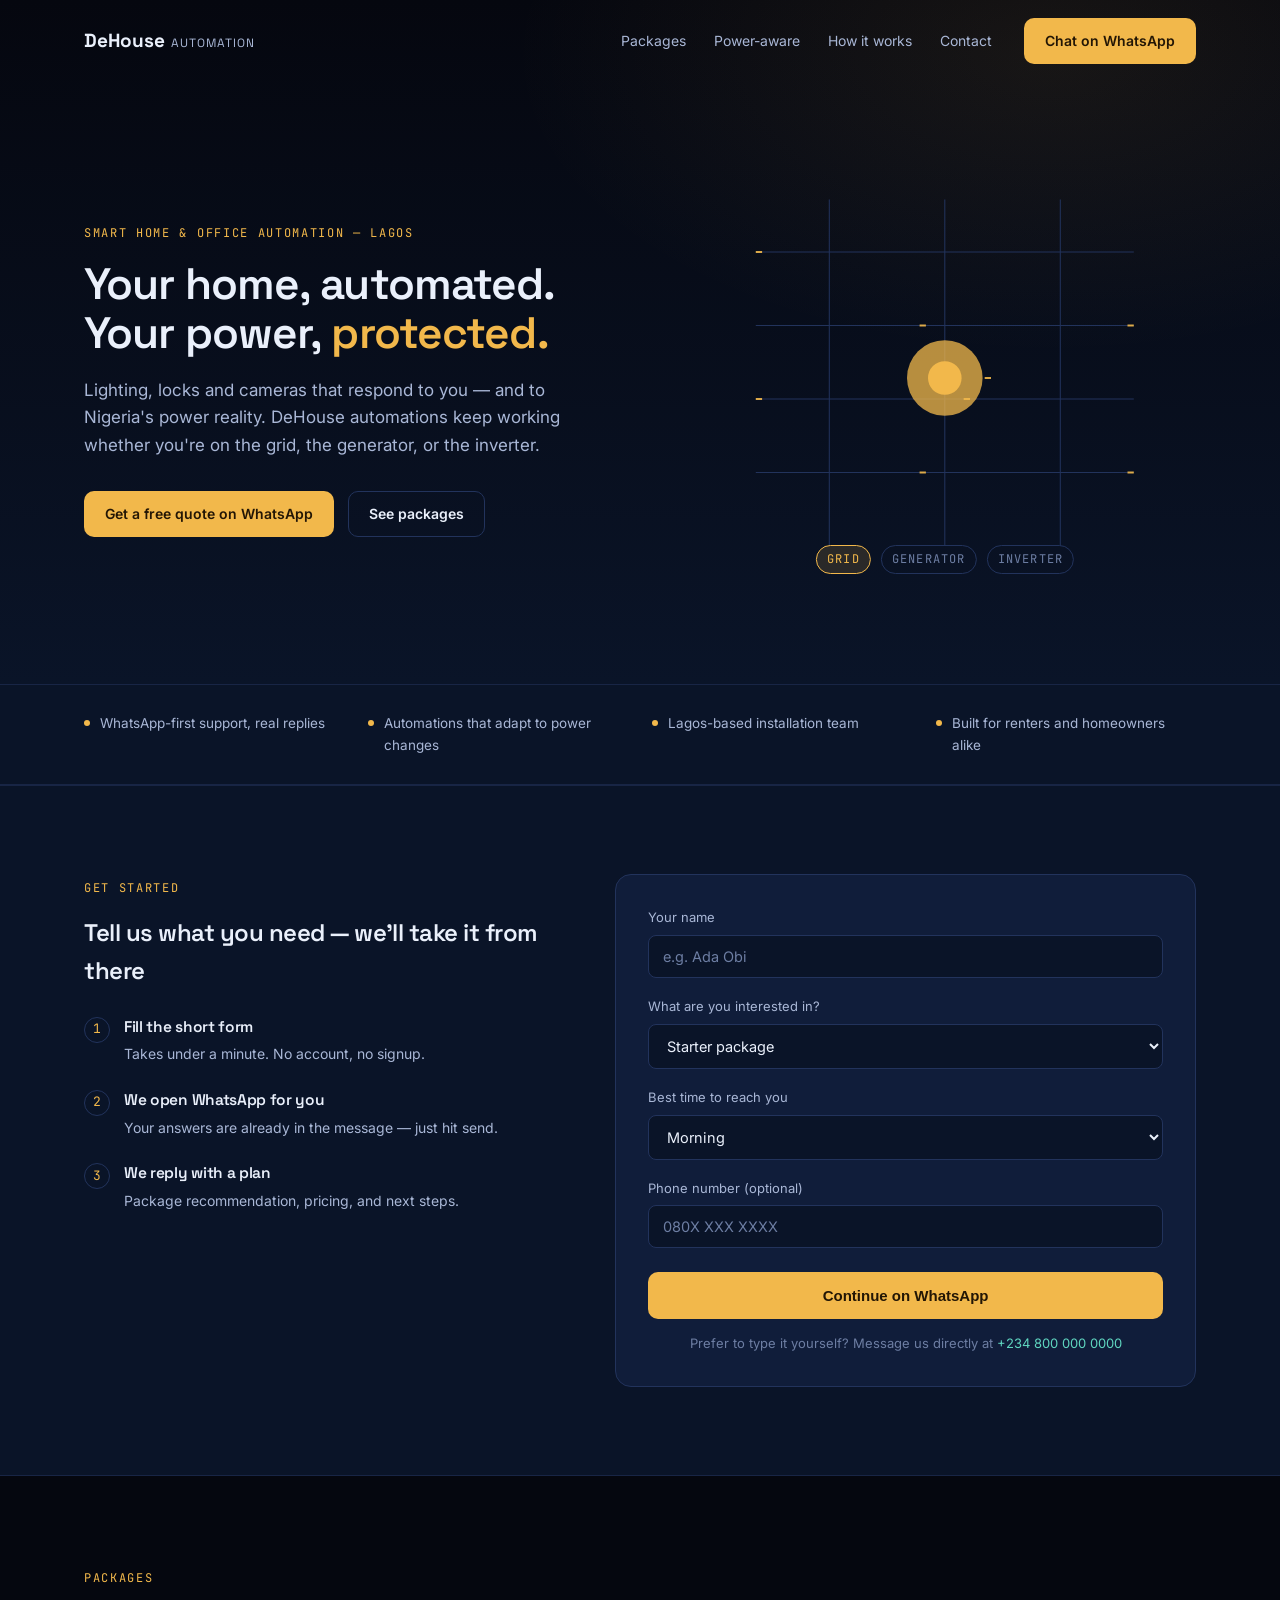
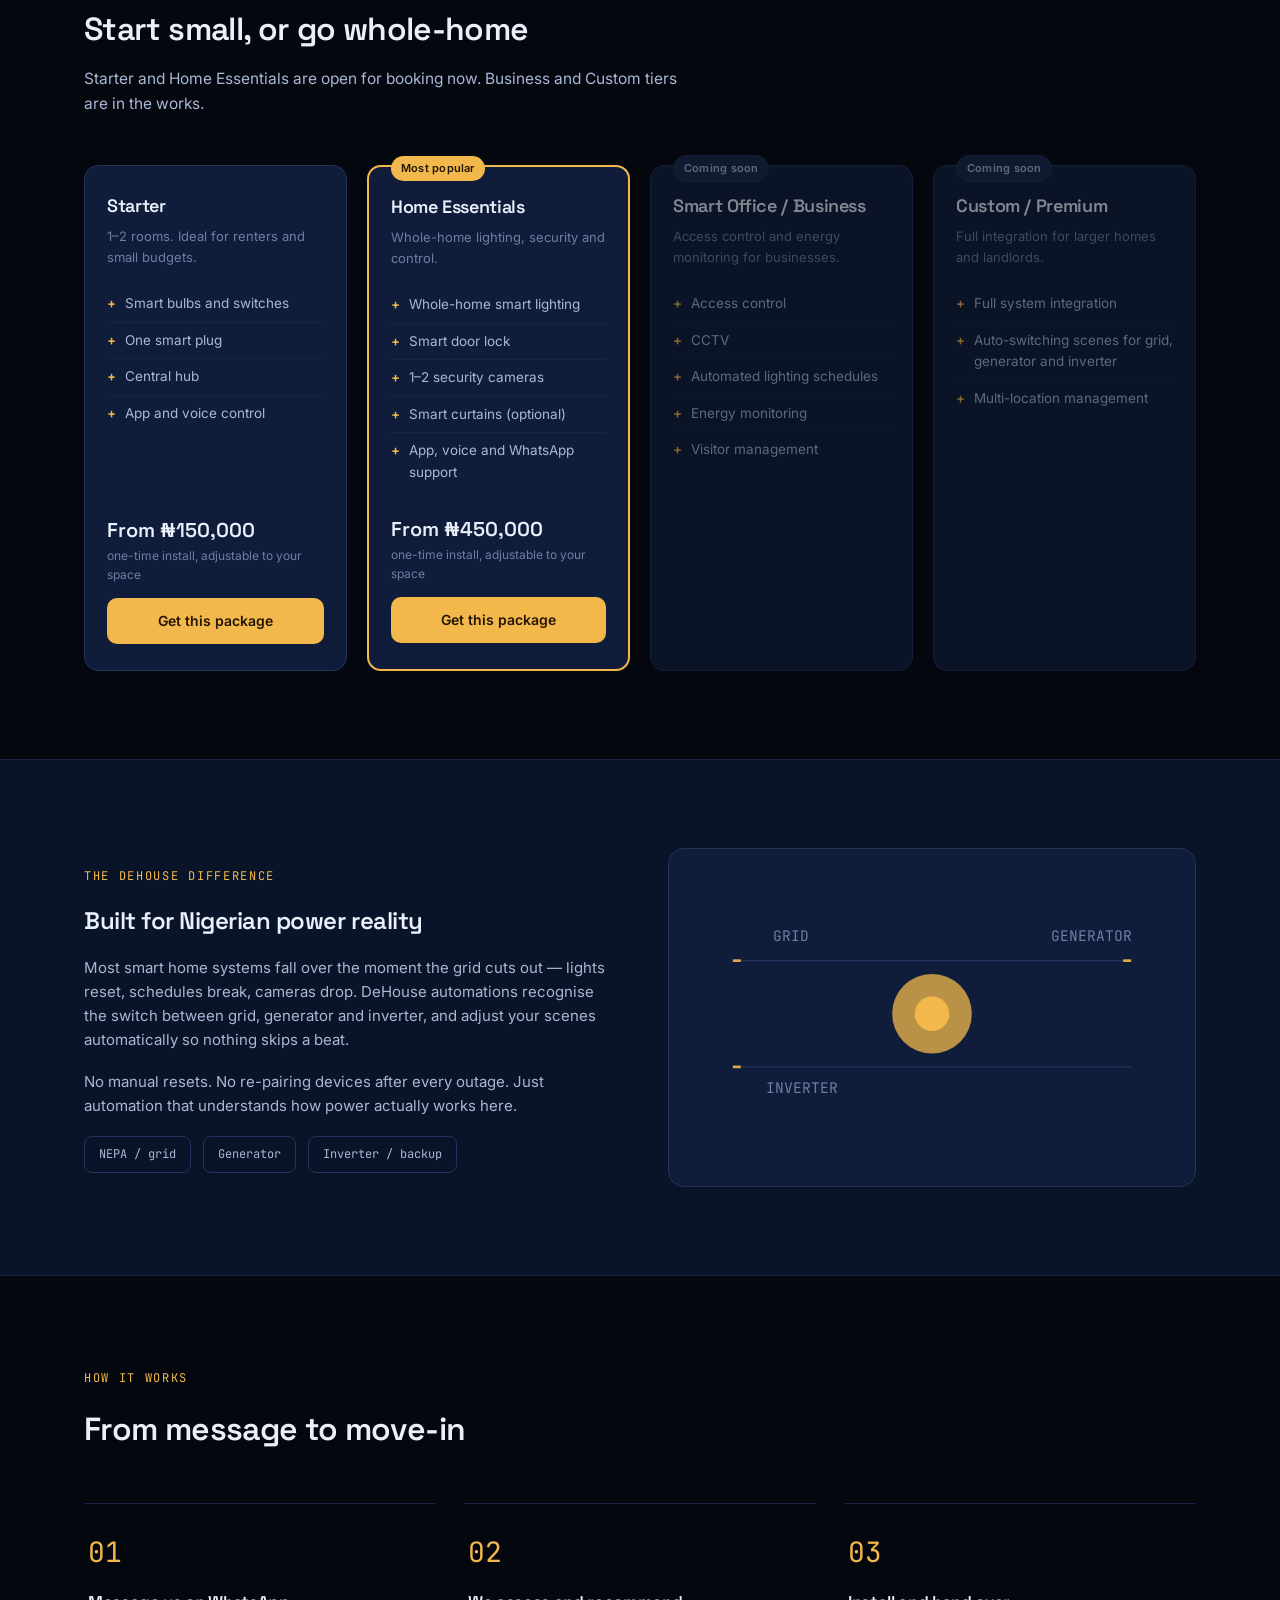
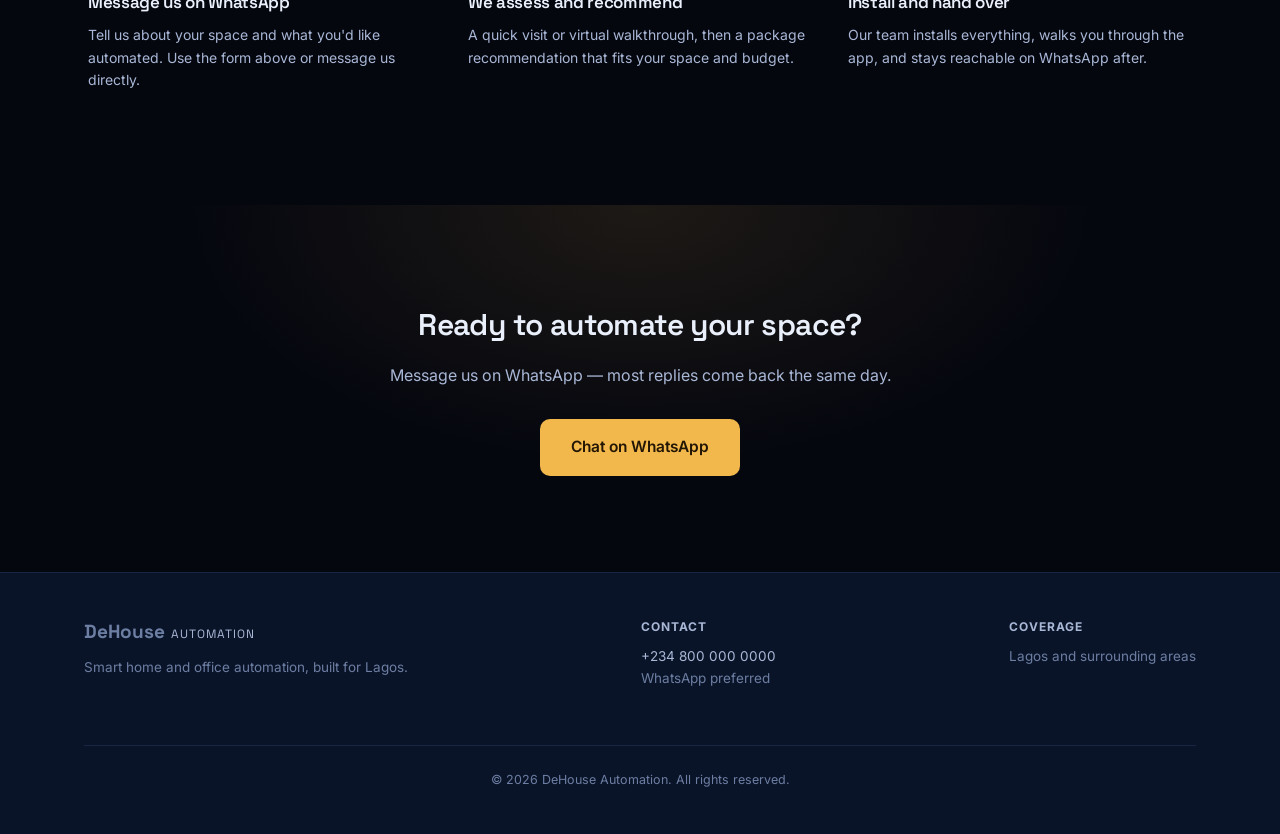
==== index.html @ 7324df5e "Add files via upload" ====
<!DOCTYPE html>
<html lang="en">
<head>
<meta charset="UTF-8">
<meta name="viewport" content="width=device-width, initial-scale=1.0">
<title>DeHouse Automation — Smart home & office automation, Lagos</title>
<link rel="preconnect" href="https://fonts.googleapis.com">
<link rel="preconnect" href="https://fonts.gstatic.com" crossorigin>
<link href="https://fonts.googleapis.com/css2?family=Space+Grotesk:wght@400;500;600;700&family=Inter:wght@400;500;600&family=JetBrains+Mono:wght@400;500&display=swap" rel="stylesheet">
<style>
  :root{
    --navy-950:#05070f;
    --navy-900:#0a1428;
    --navy-800:#101d3a;
    --navy-700:#182a4d;
    --line:#22335c;
    --line-soft:#182545;
    --text-primary:#eaf0fb;
    --text-secondary:#a9b7d6;
    --text-muted:#6d7ea3;
    --accent:#f2b84b;
    --accent-dim:rgba(242,184,75,0.14);
    --accent-2:#5fd6c0;
    --radius:10px;
  }
  *{margin:0;padding:0;box-sizing:border-box;}
  html{scroll-behavior:smooth;}
  body{
    background:var(--navy-950);
    color:var(--text-primary);
    font-family:'Inter',sans-serif;
    line-height:1.6;
    overflow-x:hidden;
  }
  h1,h2,h3{font-family:'Space Grotesk',sans-serif;font-weight:600;letter-spacing:-0.02em;}
  .mono{font-family:'JetBrains Mono',monospace;}
  a{color:inherit;text-decoration:none;}
  .wrap{max-width:1160px;margin:0 auto;padding:0 24px;}
  .eyebrow{
    font-family:'JetBrains Mono',monospace;
    font-size:12px;
    letter-spacing:0.14em;
    text-transform:uppercase;
    color:var(--accent);
  }

  /* ---------- header ---------- */
  header{
    position:fixed;top:0;left:0;right:0;z-index:100;
    padding:18px 0;
    transition:background .3s ease, border-color .3s ease, padding .3s ease;
    border-bottom:1px solid transparent;
  }
  header.scrolled{
    background:rgba(6,10,20,0.86);
    backdrop-filter:blur(10px);
    border-bottom:1px solid var(--line-soft);
    padding:12px 0;
  }
  header .wrap{display:flex;align-items:center;justify-content:space-between;gap:24px;}
  .logo{display:flex;align-items:baseline;gap:6px;font-family:'Space Grotesk',sans-serif;font-size:19px;}
  .logo b{font-weight:700;}
  .logo span{font-weight:400;color:var(--text-secondary);font-size:12px;letter-spacing:.08em;text-transform:uppercase;}
  nav{display:flex;align-items:center;gap:32px;}
  nav .links{display:flex;gap:28px;}
  nav .links a{font-size:14px;color:var(--text-secondary);transition:color .2s;}
  nav .links a:hover{color:var(--text-primary);}
  .btn{
    display:inline-flex;align-items:center;justify-content:center;gap:8px;
    padding:11px 20px;border-radius:var(--radius);
    font-size:14px;font-weight:600;cursor:pointer;border:1px solid transparent;
    transition:transform .15s ease, background .2s ease, border-color .2s ease;
    white-space:nowrap;
  }
  .btn:active{transform:scale(0.97);}
  .btn-accent{background:var(--accent);color:#231605;}
  .btn-accent:hover{background:#f7c869;}
  .btn-ghost{background:transparent;color:var(--text-primary);border-color:var(--line);}
  .btn-ghost:hover{border-color:var(--accent);color:var(--accent);}
  .menu-toggle{display:none;background:none;border:none;color:var(--text-primary);font-size:24px;cursor:pointer;}

  /* ---------- hero ---------- */
  .hero{
    position:relative;
    padding:168px 0 96px;
    overflow:hidden;
    background:
      radial-gradient(ellipse 900px 500px at 82% 8%, rgba(242,184,75,0.08), transparent 60%),
      linear-gradient(180deg, var(--navy-950) 0%, var(--navy-900) 100%);
  }
  .hero .wrap{display:grid;grid-template-columns:1.05fr 0.95fr;gap:56px;align-items:center;}
  .hero h1{font-size:44px;line-height:1.1;margin:16px 0 20px;}
  .hero h1 em{font-style:normal;color:var(--accent);}
  .hero p.lead{font-size:17px;color:var(--text-secondary);max-width:480px;margin-bottom:32px;}
  .hero-ctas{display:flex;gap:14px;flex-wrap:wrap;}

  .hero-visual{position:relative;height:420px;}
  .pulse-svg{width:100%;height:100%;}
  .grid-line{stroke:var(--line);stroke-width:1;}
  .pulse-line{
    stroke:var(--accent);stroke-width:2;fill:none;
    stroke-dasharray:6 220;stroke-dashoffset:0;
    animation:travel 3.2s linear infinite;
    opacity:0.9;
  }
  .pulse-line.delay1{animation-delay:.6s;}
  .pulse-line.delay2{animation-delay:1.2s;}
  .pulse-line.delay3{animation-delay:1.8s;}
  @keyframes travel{ to{ stroke-dashoffset:-226; } }
  .bulb-glow{
    animation:glow 2.4s ease-in-out infinite;
    transform-origin:center;
  }
  @keyframes glow{
    0%,100%{ opacity:.55; r:34; }
    50%{ opacity:1; r:40; }
  }
  .state-ticker{
    position:absolute;bottom:14px;left:50%;transform:translateX(-50%);
    font-family:'JetBrains Mono',monospace;font-size:12px;letter-spacing:.1em;
    color:var(--text-muted);text-transform:uppercase;
    display:flex;gap:10px;align-items:center;
  }
  .state-ticker .state{padding:4px 10px;border:1px solid var(--line);border-radius:20px;transition:all .4s ease;}
  .state-ticker .state.active{border-color:var(--accent);color:var(--accent);background:var(--accent-dim);}

  /* ---------- trust strip ---------- */
  .trust{
    border-top:1px solid var(--line-soft);border-bottom:1px solid var(--line-soft);
    background:var(--navy-900);
  }
  .trust .wrap{
    display:grid;grid-template-columns:repeat(4,1fr);gap:24px;
    padding:28px 24px;
  }
  .trust-item{display:flex;align-items:flex-start;gap:10px;font-size:13.5px;color:var(--text-secondary);}
  .trust-item .dot{width:6px;height:6px;border-radius:50%;background:var(--accent);margin-top:7px;flex-shrink:0;}

  /* ---------- section shared ---------- */
  section{padding:88px 0;}
  .section-head{max-width:620px;margin-bottom:48px;}
  .section-head h2{font-size:32px;margin:14px 0 12px;}
  .section-head p{color:var(--text-secondary);font-size:15.5px;}

  /* ---------- quote form ---------- */
  #quote{background:var(--navy-900);border-top:1px solid var(--line-soft);border-bottom:1px solid var(--line-soft);}
  .quote-grid{display:grid;grid-template-columns:0.9fr 1.1fr;gap:56px;align-items:start;}
  .quote-form{
    background:var(--navy-800);border:1px solid var(--line);border-radius:16px;
    padding:32px;
  }
  .field{margin-bottom:18px;}
  .field label{display:block;font-size:13px;color:var(--text-secondary);margin-bottom:7px;}
  .field input, .field select{
    width:100%;padding:12px 14px;border-radius:8px;
    background:var(--navy-900);border:1px solid var(--line);
    color:var(--text-primary);font-size:14.5px;font-family:'Inter',sans-serif;
  }
  .field input:focus, .field select:focus{outline:none;border-color:var(--accent);}
  .field input::placeholder{color:var(--text-muted);}
  .quote-form .btn{width:100%;padding:14px;font-size:15px;margin-top:6px;}
  .quote-fallback{font-size:13px;color:var(--text-muted);margin-top:14px;text-align:center;}
  .quote-fallback a{color:var(--accent-2);}

  .quote-copy .step{display:flex;gap:14px;margin-bottom:22px;}
  .quote-copy .step .num{
    font-family:'JetBrains Mono',monospace;color:var(--accent);font-size:13px;
    border:1px solid var(--line);border-radius:50%;width:26px;height:26px;
    display:flex;align-items:center;justify-content:center;flex-shrink:0;margin-top:2px;
  }
  .quote-copy .step h3{font-size:15.5px;margin-bottom:4px;}
  .quote-copy .step p{font-size:14px;color:var(--text-secondary);}

  /* ---------- packages ---------- */
  .pkg-grid{display:grid;grid-template-columns:repeat(4,1fr);gap:20px;}
  .pkg-card{
    background:var(--navy-800);border:1px solid var(--line);border-radius:14px;
    padding:26px 22px;display:flex;flex-direction:column;position:relative;
  }
  .pkg-card.featured{border:2px solid var(--accent);}
  .pkg-card.soon{opacity:0.55;}
  .pkg-badge{
    position:absolute;top:-11px;left:22px;
    background:var(--accent);color:#231605;font-size:11px;font-weight:600;
    padding:4px 10px;border-radius:20px;letter-spacing:.02em;
  }
  .pkg-badge.muted{background:var(--navy-700);color:var(--text-secondary);border:1px solid var(--line);}
  .pkg-card h3{font-size:18px;margin-bottom:6px;}
  .pkg-card .sub{font-size:13px;color:var(--text-muted);margin-bottom:18px;min-height:32px;}
  .pkg-card ul{list-style:none;margin-bottom:22px;flex-grow:1;}
  .pkg-card ul li{
    font-size:13.5px;color:var(--text-secondary);padding:7px 0 7px 18px;position:relative;
    border-top:1px solid var(--line-soft);
  }
  .pkg-card ul li:first-child{border-top:none;}
  .pkg-card ul li::before{content:"+";position:absolute;left:0;color:var(--accent);font-weight:600;}
  .pkg-price{font-family:'Space Grotesk',sans-serif;font-size:20px;font-weight:600;margin-bottom:14px;}
  .pkg-price span{font-size:12px;color:var(--text-muted);font-weight:400;font-family:'Inter',sans-serif;display:block;}
  .pkg-card .btn{width:100%;}

  /* ---------- power section ---------- */
  #power{background:var(--navy-900);border-top:1px solid var(--line-soft);border-bottom:1px solid var(--line-soft);}
  .power-grid{display:grid;grid-template-columns:1fr 1fr;gap:56px;align-items:center;}
  .power-copy p{color:var(--text-secondary);font-size:15px;margin-bottom:18px;}
  .power-states{display:flex;gap:12px;margin-top:8px;flex-wrap:wrap;}
  .power-states .chip{
    font-family:'JetBrains Mono',monospace;font-size:12px;padding:8px 14px;border-radius:8px;
    border:1px solid var(--line);color:var(--text-secondary);
  }
  .power-diagram{
    background:var(--navy-800);border:1px solid var(--line);border-radius:16px;
    padding:32px 24px;
  }

  /* ---------- how it works ---------- */
  .how-grid{display:grid;grid-template-columns:repeat(3,1fr);gap:28px;}
  .how-card{padding:26px 4px;border-top:1px solid var(--line-soft);}
  .how-num{font-family:'JetBrains Mono',monospace;color:var(--accent);font-size:28px;margin-bottom:14px;display:block;}
  .how-card h3{font-size:17px;margin-bottom:8px;}
  .how-card p{font-size:14px;color:var(--text-secondary);}

  /* ---------- final cta ---------- */
  .final-cta{
    text-align:center;padding:96px 0;
    background:radial-gradient(ellipse 700px 400px at 50% 0%, rgba(242,184,75,0.10), transparent 65%), var(--navy-950);
  }
  .final-cta h2{font-size:30px;margin-bottom:14px;}
  .final-cta p{color:var(--text-secondary);margin-bottom:30px;}
  .final-cta .btn{padding:15px 30px;font-size:15.5px;}

  /* ---------- footer ---------- */
  footer{border-top:1px solid var(--line-soft);padding:44px 0;background:var(--navy-900);}
  footer .wrap{display:flex;justify-content:space-between;align-items:flex-start;flex-wrap:wrap;gap:24px;}
  footer .foot-col{font-size:13.5px;color:var(--text-muted);}
  footer .foot-col a{color:var(--text-secondary);}
  footer .foot-col h4{font-size:12px;color:var(--text-secondary);text-transform:uppercase;letter-spacing:.08em;margin-bottom:10px;}
  footer .copyright{width:100%;text-align:center;margin-top:32px;font-size:12.5px;color:var(--text-muted);border-top:1px solid var(--line-soft);padding-top:24px;}

  /* ---------- responsive ---------- */
  @media (max-width:900px){
    nav .links{display:none;}
    .menu-toggle{display:block;}
    .hero .wrap{grid-template-columns:1fr;}
    .hero-visual{height:280px;order:-1;}
    .hero h1{font-size:32px;}
    .trust .wrap{grid-template-columns:repeat(2,1fr);}
    .quote-grid{grid-template-columns:1fr;}
    .quote-copy{order:2;}
    .pkg-grid{grid-template-columns:1fr;}
    .power-grid{grid-template-columns:1fr;}
    .how-grid{grid-template-columns:1fr;}
    section{padding:64px 0;}
  }
  @media (prefers-reduced-motion: reduce){
    .pulse-line, .bulb-glow{animation:none !important;}
  }
</style>
</head>
<body>

<header id="site-header">
  <div class="wrap">
    <div class="logo"><b>DeHouse</b><span>Automation</span></div>
    <nav>
      <div class="links">
        <a href="#packages">Packages</a>
        <a href="#power">Power-aware</a>
        <a href="#how">How it works</a>
        <a href="#quote">Contact</a>
      </div>
      <a href="#quote" class="btn btn-accent">Chat on WhatsApp</a>
    </nav>
  </div>
</header>

<section class="hero">
  <div class="wrap">
    <div class="hero-copy">
      <span class="eyebrow">Smart home &amp; office automation — Lagos</span>
      <h1>Your home, automated.<br>Your power, <em>protected.</em></h1>
      <p class="lead">Lighting, locks and cameras that respond to you — and to Nigeria's power reality. DeHouse automations keep working whether you're on the grid, the generator, or the inverter.</p>
      <div class="hero-ctas">
        <a href="#quote" class="btn btn-accent">Get a free quote on WhatsApp</a>
        <a href="#packages" class="btn btn-ghost">See packages</a>
      </div>
    </div>
    <div class="hero-visual">
      <svg class="pulse-svg" viewBox="0 0 400 400" xmlns="http://www.w3.org/2000/svg" aria-hidden="true">
        <line class="grid-line" x1="20" y1="80" x2="380" y2="80"/>
        <line class="grid-line" x1="20" y1="150" x2="380" y2="150"/>
        <line class="grid-line" x1="20" y1="220" x2="380" y2="220"/>
        <line class="grid-line" x1="20" y1="290" x2="380" y2="290"/>
        <line class="grid-line" x1="90" y1="30" x2="90" y2="360"/>
        <line class="grid-line" x1="200" y1="30" x2="200" y2="360"/>
        <line class="grid-line" x1="310" y1="30" x2="310" y2="360"/>

        <path class="pulse-line" d="M20,80 L90,80 L90,150 L200,150 L200,200"/>
        <path class="pulse-line delay1" d="M380,150 L310,150 L310,220 L200,220 L200,200"/>
        <path class="pulse-line delay2" d="M20,220 L90,220 L90,290 L200,290 L200,200"/>
        <path class="pulse-line delay3" d="M380,290 L310,290 L310,200 L200,200"/>

        <circle class="bulb-glow" cx="200" cy="200" r="36" fill="var(--accent)" opacity="0.75"/>
        <circle cx="200" cy="200" r="16" fill="var(--accent)"/>
      </svg>
      <div class="state-ticker" id="state-ticker">
        <span class="state active" data-state="grid">Grid</span>
        <span class="state" data-state="generator">Generator</span>
        <span class="state" data-state="inverter">Inverter</span>
      </div>
    </div>
  </div>
</section>

<div class="trust">
  <div class="wrap">
    <div class="trust-item"><span class="dot"></span>WhatsApp-first support, real replies</div>
    <div class="trust-item"><span class="dot"></span>Automations that adapt to power changes</div>
    <div class="trust-item"><span class="dot"></span>Lagos-based installation team</div>
    <div class="trust-item"><span class="dot"></span>Built for renters and homeowners alike</div>
  </div>
</div>

<section id="quote">
  <div class="wrap quote-grid">
    <div class="quote-copy">
      <span class="eyebrow">Get started</span>
      <h2 style="margin:14px 0 24px;">Tell us what you need — we'll take it from there</h2>
      <div class="step">
        <span class="num">1</span>
        <div><h3>Fill the short form</h3><p>Takes under a minute. No account, no signup.</p></div>
      </div>
      <div class="step">
        <span class="num">2</span>
        <div><h3>We open WhatsApp for you</h3><p>Your answers are already in the message — just hit send.</p></div>
      </div>
      <div class="step">
        <span class="num">3</span>
        <div><h3>We reply with a plan</h3><p>Package recommendation, pricing, and next steps.</p></div>
      </div>
    </div>
    <div class="quote-form">
      <form id="quoteForm">
        <div class="field">
          <label for="name">Your name</label>
          <input type="text" id="name" placeholder="e.g. Ada Obi" required>
        </div>
        <div class="field">
          <label for="interest">What are you interested in?</label>
          <select id="interest">
            <option value="Starter package">Starter package</option>
            <option value="Home Essentials package">Home Essentials package</option>
            <option value="Not sure — help me choose">Not sure — help me choose</option>
          </select>
        </div>
        <div class="field">
          <label for="time">Best time to reach you</label>
          <select id="time">
            <option value="Morning">Morning</option>
            <option value="Afternoon">Afternoon</option>
            <option value="Evening">Evening</option>
            <option value="Anytime">Anytime</option>
          </select>
        </div>
        <div class="field">
          <label for="phone">Phone number (optional)</label>
          <input type="tel" id="phone" placeholder="080X XXX XXXX">
        </div>
        <button type="submit" class="btn btn-accent">Continue on WhatsApp</button>
      </form>
      <p class="quote-fallback">Prefer to type it yourself? Message us directly at <a href="https://wa.me/2348000000000" target="_blank" rel="noopener">+234 800 000 0000</a></p>
    </div>
  </div>
</section>

<section id="packages">
  <div class="wrap">
    <div class="section-head">
      <span class="eyebrow">Packages</span>
      <h2>Start small, or go whole-home</h2>
      <p>Starter and Home Essentials are open for booking now. Business and Custom tiers are in the works.</p>
    </div>
    <div class="pkg-grid">

      <div class="pkg-card">
        <h3>Starter</h3>
        <div class="sub">1–2 rooms. Ideal for renters and small budgets.</div>
        <ul>
          <li>Smart bulbs and switches</li>
          <li>One smart plug</li>
          <li>Central hub</li>
          <li>App and voice control</li>
        </ul>
        <div class="pkg-price">From ₦150,000<span>one-time install, adjustable to your space</span></div>
        <a href="#quote" class="btn btn-accent" data-package="Starter package">Get this package</a>
      </div>

      <div class="pkg-card featured">
        <span class="pkg-badge">Most popular</span>
        <h3>Home Essentials</h3>
        <div class="sub">Whole-home lighting, security and control.</div>
        <ul>
          <li>Whole-home smart lighting</li>
          <li>Smart door lock</li>
          <li>1–2 security cameras</li>
          <li>Smart curtains (optional)</li>
          <li>App, voice and WhatsApp support</li>
        </ul>
        <div class="pkg-price">From ₦450,000<span>one-time install, adjustable to your space</span></div>
        <a href="#quote" class="btn btn-accent" data-package="Home Essentials package">Get this package</a>
      </div>

      <div class="pkg-card soon">
        <span class="pkg-badge muted">Coming soon</span>
        <h3>Smart Office / Business</h3>
        <div class="sub">Access control and energy monitoring for businesses.</div>
        <ul>
          <li>Access control</li>
          <li>CCTV</li>
          <li>Automated lighting schedules</li>
          <li>Energy monitoring</li>
          <li>Visitor management</li>
        </ul>
      </div>

      <div class="pkg-card soon">
        <span class="pkg-badge muted">Coming soon</span>
        <h3>Custom / Premium</h3>
        <div class="sub">Full integration for larger homes and landlords.</div>
        <ul>
          <li>Full system integration</li>
          <li>Auto-switching scenes for grid, generator and inverter</li>
          <li>Multi-location management</li>
        </ul>
      </div>

    </div>
  </div>
</section>

<section id="power">
  <div class="wrap power-grid">
    <div class="power-copy">
      <span class="eyebrow">The DeHouse difference</span>
      <h2 style="margin:14px 0 16px;">Built for Nigerian power reality</h2>
      <p>Most smart home systems fall over the moment the grid cuts out — lights reset, schedules break, cameras drop. DeHouse automations recognise the switch between grid, generator and inverter, and adjust your scenes automatically so nothing skips a beat.</p>
      <p>No manual resets. No re-pairing devices after every outage. Just automation that understands how power actually works here.</p>
      <div class="power-states">
        <span class="chip">NEPA / grid</span>
        <span class="chip">Generator</span>
        <span class="chip">Inverter / backup</span>
      </div>
    </div>
    <div class="power-diagram">
      <svg viewBox="0 0 360 200" xmlns="http://www.w3.org/2000/svg" aria-hidden="true" style="width:100%;height:auto;">
        <line class="grid-line" x1="30" y1="60" x2="330" y2="60"/>
        <line class="grid-line" x1="30" y1="140" x2="330" y2="140"/>
        <path class="pulse-line" d="M30,60 L120,60 L120,100"/>
        <path class="pulse-line delay1" d="M330,60 L240,60 L240,100"/>
        <path class="pulse-line delay2" d="M30,140 L120,140 L120,100"/>
        <circle class="bulb-glow" cx="180" cy="100" r="30" fill="var(--accent)" opacity="0.75"/>
        <circle cx="180" cy="100" r="13" fill="var(--accent)"/>
        <text x="60" y="45" class="mono" font-size="11" fill="var(--text-muted)">GRID</text>
        <text x="270" y="45" class="mono" font-size="11" fill="var(--text-muted)">GENERATOR</text>
        <text x="55" y="160" class="mono" font-size="11" fill="var(--text-muted)">INVERTER</text>
      </svg>
    </div>
  </div>
</section>

<section id="how">
  <div class="wrap">
    <div class="section-head">
      <span class="eyebrow">How it works</span>
      <h2>From message to move-in</h2>
    </div>
    <div class="how-grid">
      <div class="how-card">
        <span class="how-num">01</span>
        <h3>Message us on WhatsApp</h3>
        <p>Tell us about your space and what you'd like automated. Use the form above or message us directly.</p>
      </div>
      <div class="how-card">
        <span class="how-num">02</span>
        <h3>We assess and recommend</h3>
        <p>A quick visit or virtual walkthrough, then a package recommendation that fits your space and budget.</p>
      </div>
      <div class="how-card">
        <span class="how-num">03</span>
        <h3>Install and hand over</h3>
        <p>Our team installs everything, walks you through the app, and stays reachable on WhatsApp after.</p>
      </div>
    </div>
  </div>
</section>

<section class="final-cta">
  <div class="wrap">
    <h2>Ready to automate your space?</h2>
    <p>Message us on WhatsApp — most replies come back the same day.</p>
    <a href="#quote" class="btn btn-accent">Chat on WhatsApp</a>
  </div>
</section>

<footer>
  <div class="wrap">
    <div class="foot-col">
      <div class="logo" style="margin-bottom:10px;"><b>DeHouse</b><span>Automation</span></div>
      Smart home and office automation, built for Lagos.
    </div>
    <div class="foot-col">
      <h4>Contact</h4>
      <a href="https://wa.me/2348000000000" target="_blank" rel="noopener">+234 800 000 0000</a><br>
      WhatsApp preferred
    </div>
    <div class="foot-col">
      <h4>Coverage</h4>
      Lagos and surrounding areas
    </div>
    <div class="copyright">© 2026 DeHouse Automation. All rights reserved.</div>
  </div>
</footer>

<script>
  const WHATSAPP_NUMBER = "2348000000000";

  const header = document.getElementById('site-header');
  window.addEventListener('scroll', () => {
    header.classList.toggle('scrolled', window.scrollY > 20);
  });

  document.querySelectorAll('[data-package]').forEach(btn => {
    btn.addEventListener('click', (e) => {
      const interestSelect = document.getElementById('interest');
      const value = btn.getAttribute('data-package');
      if ([...interestSelect.options].some(o => o.value === value)) {
        interestSelect.value = value;
      }
    });
  });

  document.getElementById('quoteForm').addEventListener('submit', function(e){
    e.preventDefault();
    const name = document.getElementById('name').value.trim();
    const interest = document.getElementById('interest').value;
    const time = document.getElementById('time').value;
    const phone = document.getElementById('phone').value.trim();

    let message = `Hi, I'm ${name}. I'm interested in: ${interest}. Best time to reach me: ${time}.`;
    if (phone) message += ` Phone: ${phone}.`;

    const url = `https://wa.me/${WHATSAPP_NUMBER}?text=${encodeURIComponent(message)}`;
    window.open(url, '_blank');
  });

  const states = document.querySelectorAll('#state-ticker .state');
  let stateIndex = 0;
  setInterval(() => {
    states.forEach(s => s.classList.remove('active'));
    stateIndex = (stateIndex + 1) % states.length;
    states[stateIndex].classList.add('active');
  }, 2200);
</script>

</body>
</html>
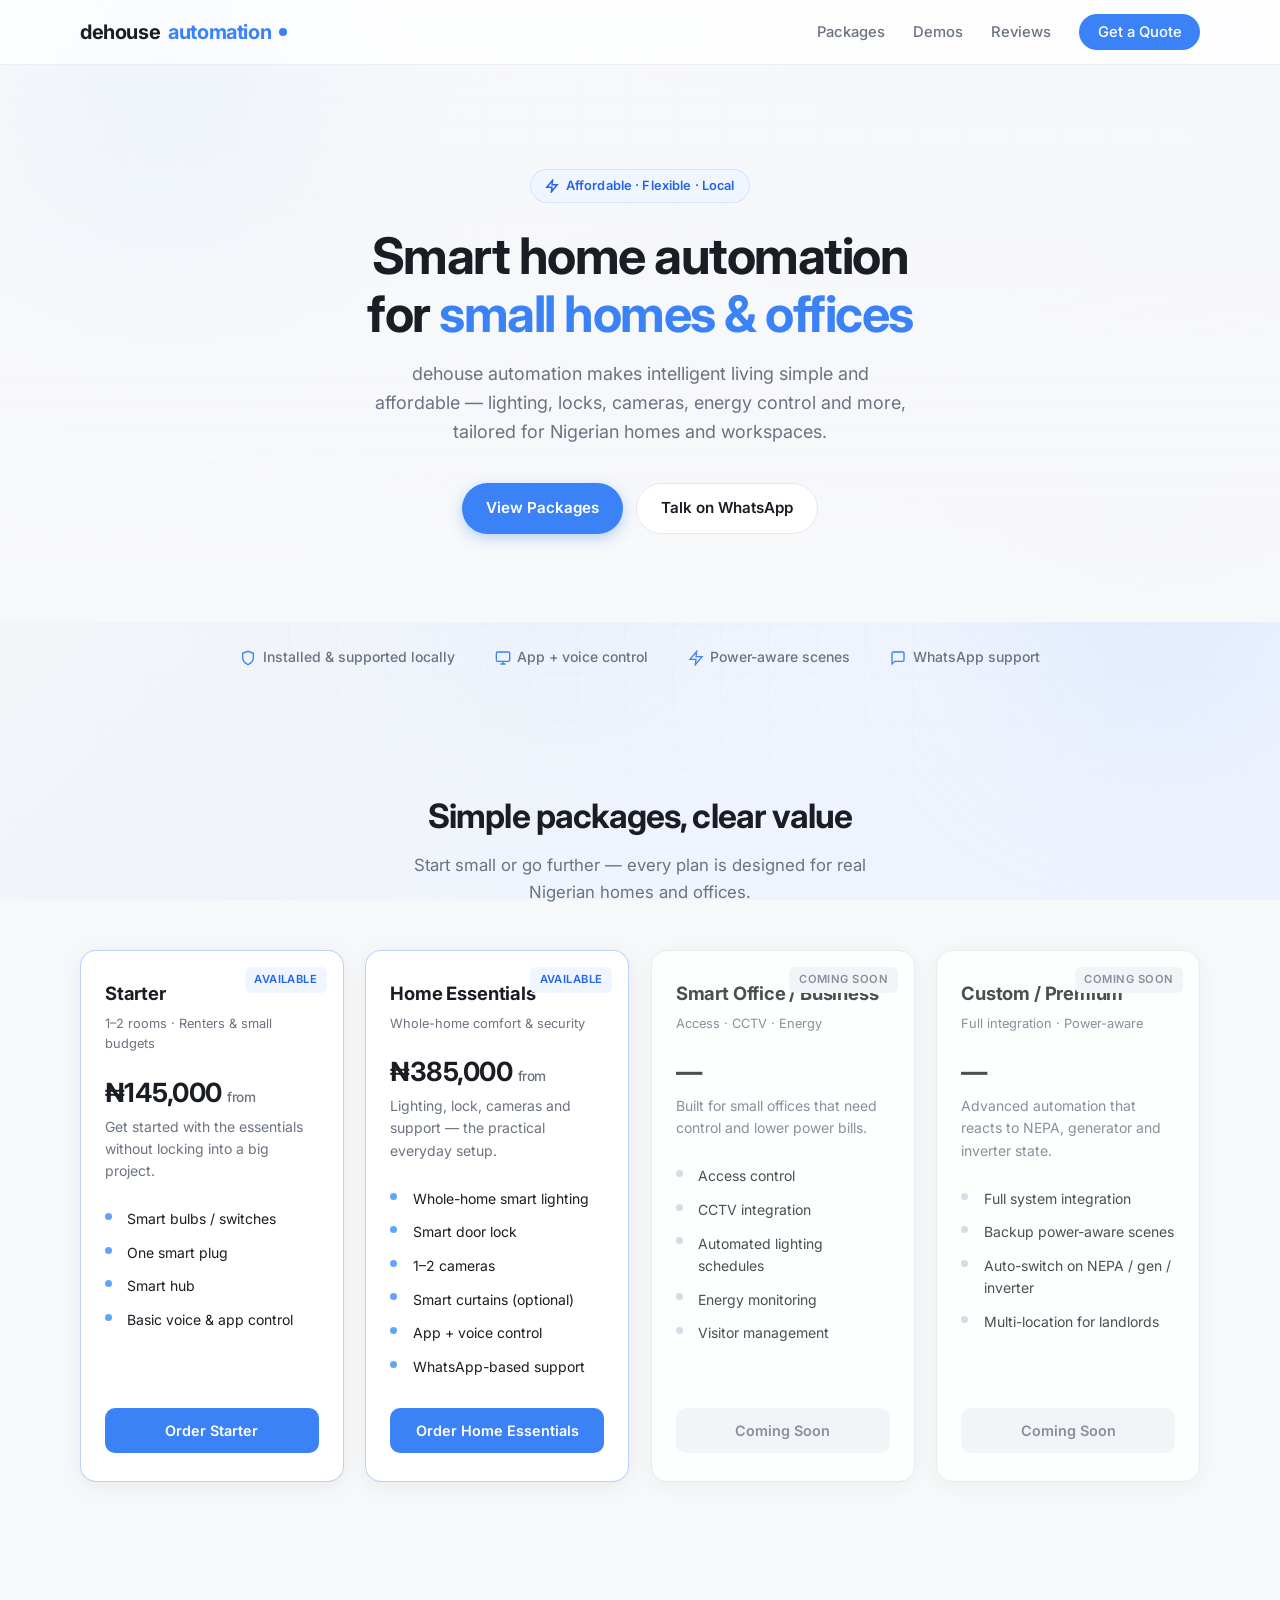
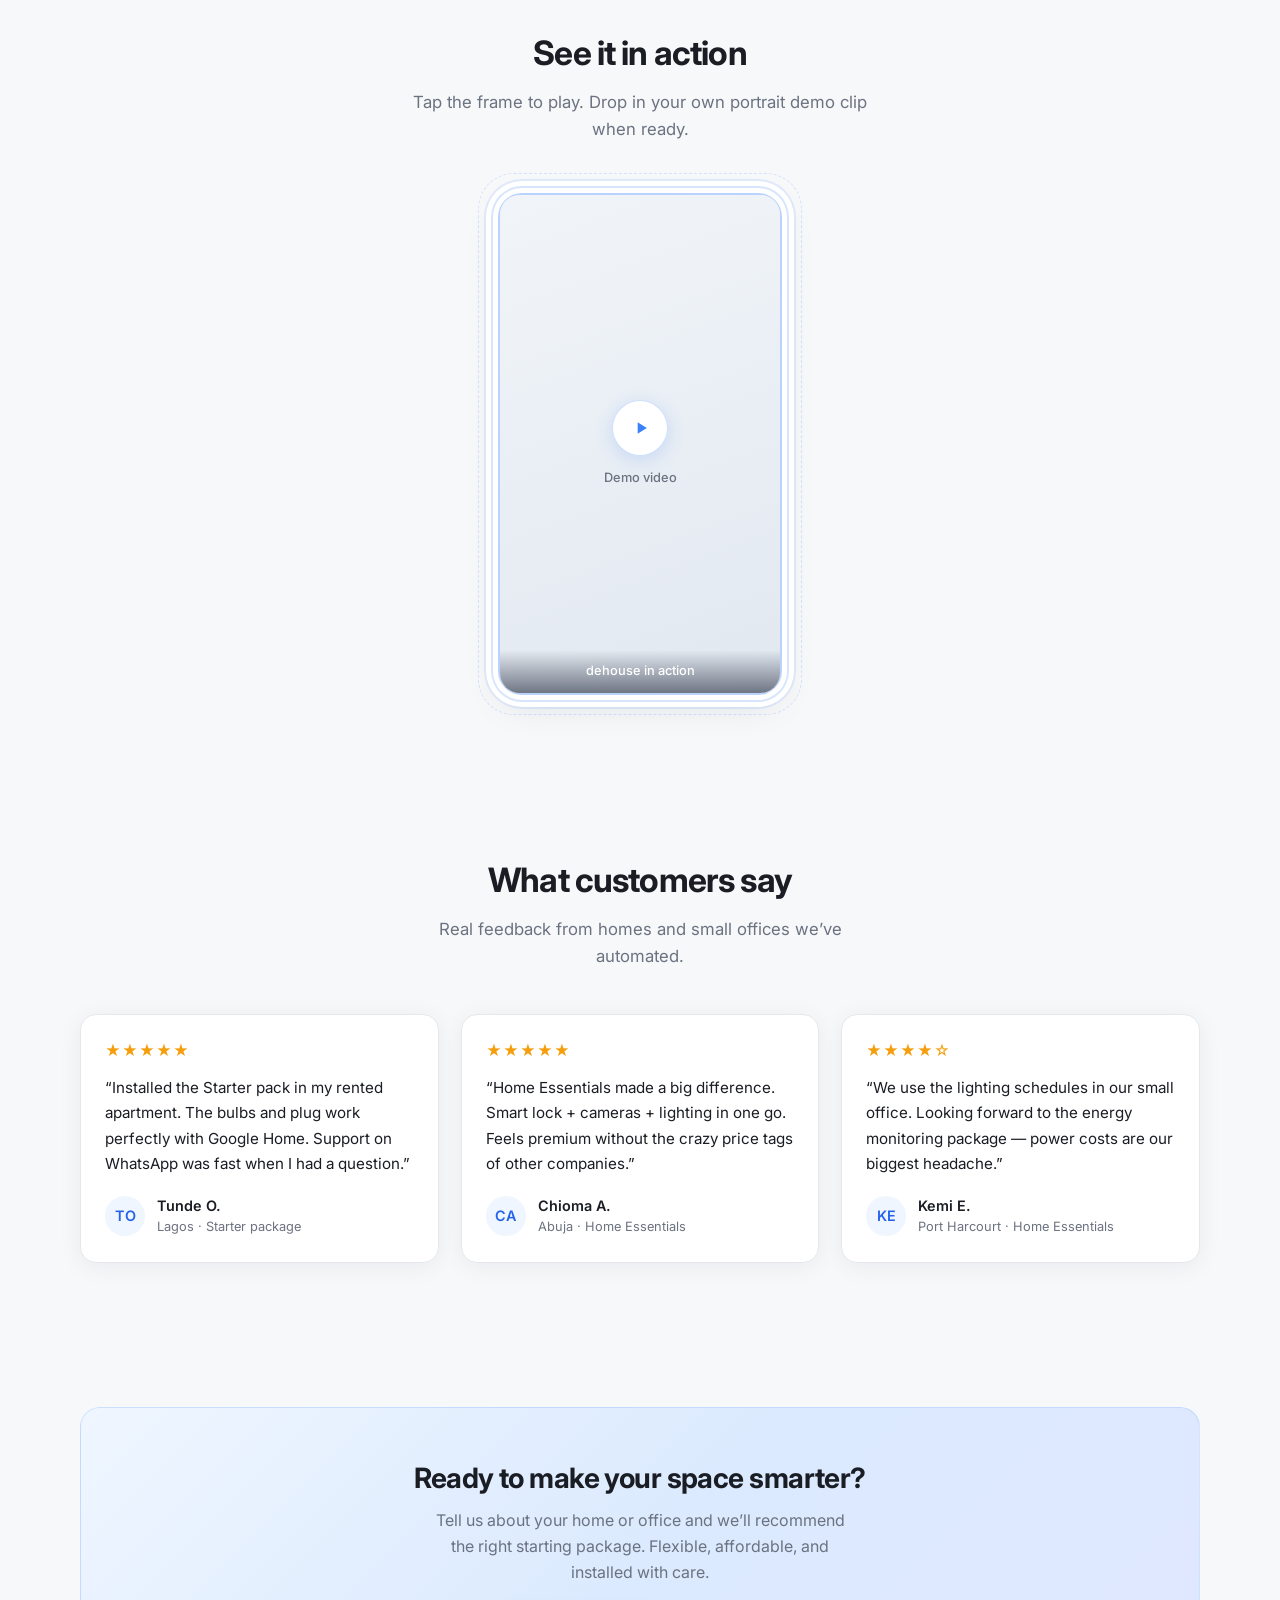
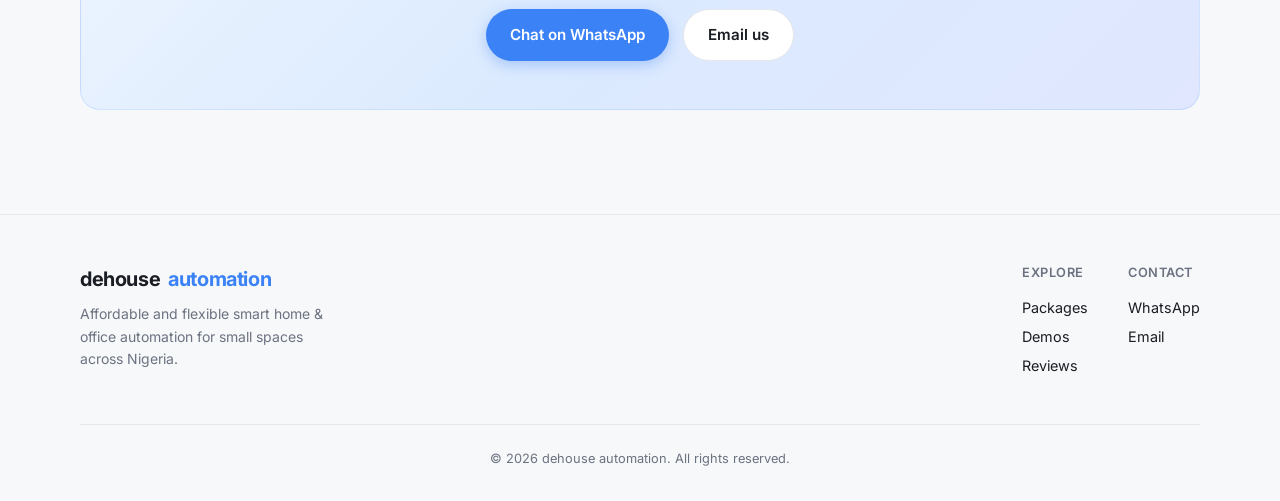
==== commit 114e98bc: "Add files via upload" ====
--- a/index.html
+++ b/index.html
@@ -1,565 +1,1124 @@
 <!DOCTYPE html>
 <html lang="en">
 <head>
-<meta charset="UTF-8">
-<meta name="viewport" content="width=device-width, initial-scale=1.0">
-<title>DeHouse Automation — Smart home & office automation, Lagos</title>
-<link rel="preconnect" href="https://fonts.googleapis.com">
-<link rel="preconnect" href="https://fonts.gstatic.com" crossorigin>
-<link href="https://fonts.googleapis.com/css2?family=Space+Grotesk:wght@400;500;600;700&family=Inter:wght@400;500;600&family=JetBrains+Mono:wght@400;500&display=swap" rel="stylesheet">
-<style>
-  :root{
-    --navy-950:#05070f;
-    --navy-900:#0a1428;
-    --navy-800:#101d3a;
-    --navy-700:#182a4d;
-    --line:#22335c;
-    --line-soft:#182545;
-    --text-primary:#eaf0fb;
-    --text-secondary:#a9b7d6;
-    --text-muted:#6d7ea3;
-    --accent:#f2b84b;
-    --accent-dim:rgba(242,184,75,0.14);
-    --accent-2:#5fd6c0;
-    --radius:10px;
-  }
-  *{margin:0;padding:0;box-sizing:border-box;}
-  html{scroll-behavior:smooth;}
-  body{
-    background:var(--navy-950);
-    color:var(--text-primary);
-    font-family:'Inter',sans-serif;
-    line-height:1.6;
-    overflow-x:hidden;
-  }
-  h1,h2,h3{font-family:'Space Grotesk',sans-serif;font-weight:600;letter-spacing:-0.02em;}
-  .mono{font-family:'JetBrains Mono',monospace;}
-  a{color:inherit;text-decoration:none;}
-  .wrap{max-width:1160px;margin:0 auto;padding:0 24px;}
-  .eyebrow{
-    font-family:'JetBrains Mono',monospace;
-    font-size:12px;
-    letter-spacing:0.14em;
-    text-transform:uppercase;
-    color:var(--accent);
-  }
-
-  /* ---------- header ---------- */
-  header{
-    position:fixed;top:0;left:0;right:0;z-index:100;
-    padding:18px 0;
-    transition:background .3s ease, border-color .3s ease, padding .3s ease;
-    border-bottom:1px solid transparent;
-  }
-  header.scrolled{
-    background:rgba(6,10,20,0.86);
-    backdrop-filter:blur(10px);
-    border-bottom:1px solid var(--line-soft);
-    padding:12px 0;
-  }
-  header .wrap{display:flex;align-items:center;justify-content:space-between;gap:24px;}
-  .logo{display:flex;align-items:baseline;gap:6px;font-family:'Space Grotesk',sans-serif;font-size:19px;}
-  .logo b{font-weight:700;}
-  .logo span{font-weight:400;color:var(--text-secondary);font-size:12px;letter-spacing:.08em;text-transform:uppercase;}
-  nav{display:flex;align-items:center;gap:32px;}
-  nav .links{display:flex;gap:28px;}
-  nav .links a{font-size:14px;color:var(--text-secondary);transition:color .2s;}
-  nav .links a:hover{color:var(--text-primary);}
-  .btn{
-    display:inline-flex;align-items:center;justify-content:center;gap:8px;
-    padding:11px 20px;border-radius:var(--radius);
-    font-size:14px;font-weight:600;cursor:pointer;border:1px solid transparent;
-    transition:transform .15s ease, background .2s ease, border-color .2s ease;
-    white-space:nowrap;
-  }
-  .btn:active{transform:scale(0.97);}
-  .btn-accent{background:var(--accent);color:#231605;}
-  .btn-accent:hover{background:#f7c869;}
-  .btn-ghost{background:transparent;color:var(--text-primary);border-color:var(--line);}
-  .btn-ghost:hover{border-color:var(--accent);color:var(--accent);}
-  .menu-toggle{display:none;background:none;border:none;color:var(--text-primary);font-size:24px;cursor:pointer;}
-
-  /* ---------- hero ---------- */
-  .hero{
-    position:relative;
-    padding:168px 0 96px;
-    overflow:hidden;
-    background:
-      radial-gradient(ellipse 900px 500px at 82% 8%, rgba(242,184,75,0.08), transparent 60%),
-      linear-gradient(180deg, var(--navy-950) 0%, var(--navy-900) 100%);
-  }
-  .hero .wrap{display:grid;grid-template-columns:1.05fr 0.95fr;gap:56px;align-items:center;}
-  .hero h1{font-size:44px;line-height:1.1;margin:16px 0 20px;}
-  .hero h1 em{font-style:normal;color:var(--accent);}
-  .hero p.lead{font-size:17px;color:var(--text-secondary);max-width:480px;margin-bottom:32px;}
-  .hero-ctas{display:flex;gap:14px;flex-wrap:wrap;}
-
-  .hero-visual{position:relative;height:420px;}
-  .pulse-svg{width:100%;height:100%;}
-  .grid-line{stroke:var(--line);stroke-width:1;}
-  .pulse-line{
-    stroke:var(--accent);stroke-width:2;fill:none;
-    stroke-dasharray:6 220;stroke-dashoffset:0;
-    animation:travel 3.2s linear infinite;
-    opacity:0.9;
-  }
-  .pulse-line.delay1{animation-delay:.6s;}
-  .pulse-line.delay2{animation-delay:1.2s;}
-  .pulse-line.delay3{animation-delay:1.8s;}
-  @keyframes travel{ to{ stroke-dashoffset:-226; } }
-  .bulb-glow{
-    animation:glow 2.4s ease-in-out infinite;
-    transform-origin:center;
-  }
-  @keyframes glow{
-    0%,100%{ opacity:.55; r:34; }
-    50%{ opacity:1; r:40; }
-  }
-  .state-ticker{
-    position:absolute;bottom:14px;left:50%;transform:translateX(-50%);
-    font-family:'JetBrains Mono',monospace;font-size:12px;letter-spacing:.1em;
-    color:var(--text-muted);text-transform:uppercase;
-    display:flex;gap:10px;align-items:center;
-  }
-  .state-ticker .state{padding:4px 10px;border:1px solid var(--line);border-radius:20px;transition:all .4s ease;}
-  .state-ticker .state.active{border-color:var(--accent);color:var(--accent);background:var(--accent-dim);}
-
-  /* ---------- trust strip ---------- */
-  .trust{
-    border-top:1px solid var(--line-soft);border-bottom:1px solid var(--line-soft);
-    background:var(--navy-900);
-  }
-  .trust .wrap{
-    display:grid;grid-template-columns:repeat(4,1fr);gap:24px;
-    padding:28px 24px;
-  }
-  .trust-item{display:flex;align-items:flex-start;gap:10px;font-size:13.5px;color:var(--text-secondary);}
-  .trust-item .dot{width:6px;height:6px;border-radius:50%;background:var(--accent);margin-top:7px;flex-shrink:0;}
-
-  /* ---------- section shared ---------- */
-  section{padding:88px 0;}
-  .section-head{max-width:620px;margin-bottom:48px;}
-  .section-head h2{font-size:32px;margin:14px 0 12px;}
-  .section-head p{color:var(--text-secondary);font-size:15.5px;}
-
-  /* ---------- quote form ---------- */
-  #quote{background:var(--navy-900);border-top:1px solid var(--line-soft);border-bottom:1px solid var(--line-soft);}
-  .quote-grid{display:grid;grid-template-columns:0.9fr 1.1fr;gap:56px;align-items:start;}
-  .quote-form{
-    background:var(--navy-800);border:1px solid var(--line);border-radius:16px;
-    padding:32px;
-  }
-  .field{margin-bottom:18px;}
-  .field label{display:block;font-size:13px;color:var(--text-secondary);margin-bottom:7px;}
-  .field input, .field select{
-    width:100%;padding:12px 14px;border-radius:8px;
-    background:var(--navy-900);border:1px solid var(--line);
-    color:var(--text-primary);font-size:14.5px;font-family:'Inter',sans-serif;
-  }
-  .field input:focus, .field select:focus{outline:none;border-color:var(--accent);}
-  .field input::placeholder{color:var(--text-muted);}
-  .quote-form .btn{width:100%;padding:14px;font-size:15px;margin-top:6px;}
-  .quote-fallback{font-size:13px;color:var(--text-muted);margin-top:14px;text-align:center;}
-  .quote-fallback a{color:var(--accent-2);}
-
-  .quote-copy .step{display:flex;gap:14px;margin-bottom:22px;}
-  .quote-copy .step .num{
-    font-family:'JetBrains Mono',monospace;color:var(--accent);font-size:13px;
-    border:1px solid var(--line);border-radius:50%;width:26px;height:26px;
-    display:flex;align-items:center;justify-content:center;flex-shrink:0;margin-top:2px;
-  }
-  .quote-copy .step h3{font-size:15.5px;margin-bottom:4px;}
-  .quote-copy .step p{font-size:14px;color:var(--text-secondary);}
-
-  /* ---------- packages ---------- */
-  .pkg-grid{display:grid;grid-template-columns:repeat(4,1fr);gap:20px;}
-  .pkg-card{
-    background:var(--navy-800);border:1px solid var(--line);border-radius:14px;
-    padding:26px 22px;display:flex;flex-direction:column;position:relative;
-  }
-  .pkg-card.featured{border:2px solid var(--accent);}
-  .pkg-card.soon{opacity:0.55;}
-  .pkg-badge{
-    position:absolute;top:-11px;left:22px;
-    background:var(--accent);color:#231605;font-size:11px;font-weight:600;
-    padding:4px 10px;border-radius:20px;letter-spacing:.02em;
-  }
-  .pkg-badge.muted{background:var(--navy-700);color:var(--text-secondary);border:1px solid var(--line);}
-  .pkg-card h3{font-size:18px;margin-bottom:6px;}
-  .pkg-card .sub{font-size:13px;color:var(--text-muted);margin-bottom:18px;min-height:32px;}
-  .pkg-card ul{list-style:none;margin-bottom:22px;flex-grow:1;}
-  .pkg-card ul li{
-    font-size:13.5px;color:var(--text-secondary);padding:7px 0 7px 18px;position:relative;
-    border-top:1px solid var(--line-soft);
-  }
-  .pkg-card ul li:first-child{border-top:none;}
-  .pkg-card ul li::before{content:"+";position:absolute;left:0;color:var(--accent);font-weight:600;}
-  .pkg-price{font-family:'Space Grotesk',sans-serif;font-size:20px;font-weight:600;margin-bottom:14px;}
-  .pkg-price span{font-size:12px;color:var(--text-muted);font-weight:400;font-family:'Inter',sans-serif;display:block;}
-  .pkg-card .btn{width:100%;}
-
-  /* ---------- power section ---------- */
-  #power{background:var(--navy-900);border-top:1px solid var(--line-soft);border-bottom:1px solid var(--line-soft);}
-  .power-grid{display:grid;grid-template-columns:1fr 1fr;gap:56px;align-items:center;}
-  .power-copy p{color:var(--text-secondary);font-size:15px;margin-bottom:18px;}
-  .power-states{display:flex;gap:12px;margin-top:8px;flex-wrap:wrap;}
-  .power-states .chip{
-    font-family:'JetBrains Mono',monospace;font-size:12px;padding:8px 14px;border-radius:8px;
-    border:1px solid var(--line);color:var(--text-secondary);
-  }
-  .power-diagram{
-    background:var(--navy-800);border:1px solid var(--line);border-radius:16px;
-    padding:32px 24px;
-  }
-
-  /* ---------- how it works ---------- */
-  .how-grid{display:grid;grid-template-columns:repeat(3,1fr);gap:28px;}
-  .how-card{padding:26px 4px;border-top:1px solid var(--line-soft);}
-  .how-num{font-family:'JetBrains Mono',monospace;color:var(--accent);font-size:28px;margin-bottom:14px;display:block;}
-  .how-card h3{font-size:17px;margin-bottom:8px;}
-  .how-card p{font-size:14px;color:var(--text-secondary);}
-
-  /* ---------- final cta ---------- */
-  .final-cta{
-    text-align:center;padding:96px 0;
-    background:radial-gradient(ellipse 700px 400px at 50% 0%, rgba(242,184,75,0.10), transparent 65%), var(--navy-950);
-  }
-  .final-cta h2{font-size:30px;margin-bottom:14px;}
-  .final-cta p{color:var(--text-secondary);margin-bottom:30px;}
-  .final-cta .btn{padding:15px 30px;font-size:15.5px;}
-
-  /* ---------- footer ---------- */
-  footer{border-top:1px solid var(--line-soft);padding:44px 0;background:var(--navy-900);}
-  footer .wrap{display:flex;justify-content:space-between;align-items:flex-start;flex-wrap:wrap;gap:24px;}
-  footer .foot-col{font-size:13.5px;color:var(--text-muted);}
-  footer .foot-col a{color:var(--text-secondary);}
-  footer .foot-col h4{font-size:12px;color:var(--text-secondary);text-transform:uppercase;letter-spacing:.08em;margin-bottom:10px;}
-  footer .copyright{width:100%;text-align:center;margin-top:32px;font-size:12.5px;color:var(--text-muted);border-top:1px solid var(--line-soft);padding-top:24px;}
-
-  /* ---------- responsive ---------- */
-  @media (max-width:900px){
-    nav .links{display:none;}
-    .menu-toggle{display:block;}
-    .hero .wrap{grid-template-columns:1fr;}
-    .hero-visual{height:280px;order:-1;}
-    .hero h1{font-size:32px;}
-    .trust .wrap{grid-template-columns:repeat(2,1fr);}
-    .quote-grid{grid-template-columns:1fr;}
-    .quote-copy{order:2;}
-    .pkg-grid{grid-template-columns:1fr;}
-    .power-grid{grid-template-columns:1fr;}
-    .how-grid{grid-template-columns:1fr;}
-    section{padding:64px 0;}
-  }
-  @media (prefers-reduced-motion: reduce){
-    .pulse-line, .bulb-glow{animation:none !important;}
-  }
-</style>
+  <meta charset="UTF-8" />
+  <meta name="viewport" content="width=device-width, initial-scale=1.0" />
+  <title>dehouse automation — Affordable Smart Home & Office Automation</title>
+  <meta name="description" content="Affordable and flexible smart home automation for small homes and offices. Lighting, locks, cameras, energy monitoring and more." />
+  <link rel="preconnect" href="https://fonts.googleapis.com" />
+  <link rel="preconnect" href="https://fonts.gstatic.com" crossorigin />
+  <link href="https://fonts.googleapis.com/css2?family=Inter:wght@300;400;500;600;700&display=swap" rel="stylesheet" />
+  <style>
+    :root {
+      --bg: #f7f8fa;
+      --surface: #ffffff;
+      --surface-soft: #f1f3f6;
+      --text: #1a1d23;
+      --text-muted: #6b7280;
+      --blue: #3b82f6;
+      --blue-soft: #60a5fa;
+      --blue-light: #eff6ff;
+      --blue-dark: #2563eb;
+      --border: #e5e7eb;
+      --shadow: 0 4px 24px rgba(15, 23, 42, 0.06);
+      --radius: 16px;
+    }
+
+    * {
+      margin: 0;
+      padding: 0;
+      box-sizing: border-box;
+    }
+
+    html {
+      scroll-behavior: smooth;
+    }
+
+    body {
+      font-family: 'Inter', system-ui, -apple-system, sans-serif;
+      background: var(--bg);
+      color: var(--text);
+      line-height: 1.6;
+      overflow-x: hidden;
+    }
+
+    /* ========== MOTION BACKGROUND ========== */
+    .bg-motion {
+      position: fixed;
+      inset: 0;
+      z-index: -1;
+      overflow: hidden;
+      background: linear-gradient(135deg, #f8fafc 0%, #f1f5f9 40%, #eef2ff 100%);
+    }
+
+    .bg-blob {
+      position: absolute;
+      border-radius: 50%;
+      filter: blur(80px);
+      opacity: 0.45;
+      animation: float 18s ease-in-out infinite;
+    }
+
+    .bg-blob-1 {
+      width: 520px;
+      height: 520px;
+      background: radial-gradient(circle, #93c5fd 0%, transparent 70%);
+      top: -120px;
+      left: -100px;
+      animation-delay: 0s;
+    }
+
+    .bg-blob-2 {
+      width: 420px;
+      height: 420px;
+      background: radial-gradient(circle, #bfdbfe 0%, transparent 70%);
+      bottom: 10%;
+      right: -80px;
+      animation-delay: -6s;
+      animation-duration: 22s;
+    }
+
+    .bg-blob-3 {
+      width: 360px;
+      height: 360px;
+      background: radial-gradient(circle, #dbeafe 0%, transparent 70%);
+      top: 45%;
+      left: 30%;
+      animation-delay: -12s;
+      animation-duration: 20s;
+    }
+
+    .bg-grid {
+      position: absolute;
+      inset: 0;
+      background-image:
+        linear-gradient(rgba(59, 130, 246, 0.03) 1px, transparent 1px),
+        linear-gradient(90deg, rgba(59, 130, 246, 0.03) 1px, transparent 1px);
+      background-size: 48px 48px;
+      mask-image: radial-gradient(ellipse 80% 70% at 50% 40%, black 20%, transparent 100%);
+    }
+
+    @keyframes float {
+      0%, 100% { transform: translate(0, 0) scale(1); }
+      33% { transform: translate(30px, -40px) scale(1.05); }
+      66% { transform: translate(-20px, 20px) scale(0.97); }
+    }
+
+    /* ========== LAYOUT ========== */
+    .container {
+      width: min(1120px, 92%);
+      margin: 0 auto;
+    }
+
+    /* ========== NAV ========== */
+    header {
+      position: sticky;
+      top: 0;
+      z-index: 100;
+      background: rgba(255, 255, 255, 0.82);
+      backdrop-filter: blur(12px);
+      border-bottom: 1px solid rgba(229, 231, 235, 0.7);
+    }
+
+    nav {
+      display: flex;
+      align-items: center;
+      justify-content: space-between;
+      padding: 1rem 0;
+    }
+
+    .logo {
+      font-weight: 700;
+      font-size: 1.25rem;
+      letter-spacing: -0.02em;
+      color: var(--text);
+      text-decoration: none;
+      display: flex;
+      align-items: center;
+      gap: 0.5rem;
+    }
+
+    .logo span {
+      color: var(--blue);
+    }
+
+    .logo-dot {
+      width: 8px;
+      height: 8px;
+      background: var(--blue);
+      border-radius: 50%;
+      display: inline-block;
+    }
+
+    .nav-links {
+      display: flex;
+      gap: 1.75rem;
+      list-style: none;
+    }
+
+    .nav-links a {
+      text-decoration: none;
+      color: var(--text-muted);
+      font-size: 0.925rem;
+      font-weight: 500;
+      transition: color 0.2s;
+    }
+
+    .nav-links a:hover {
+      color: var(--blue);
+    }
+
+    .nav-cta {
+      background: var(--blue);
+      color: white !important;
+      padding: 0.55rem 1.15rem;
+      border-radius: 999px;
+      font-size: 0.875rem;
+      font-weight: 600;
+      text-decoration: none;
+      transition: background 0.2s, transform 0.15s;
+    }
+
+    .nav-cta:hover {
+      background: var(--blue-dark);
+      transform: translateY(-1px);
+    }
+
+    .menu-toggle {
+      display: none;
+      background: none;
+      border: none;
+      cursor: pointer;
+      padding: 0.25rem;
+    }
+
+    .menu-toggle span {
+      display: block;
+      width: 22px;
+      height: 2px;
+      background: var(--text);
+      margin: 5px 0;
+      border-radius: 2px;
+    }
+
+    /* ========== HERO ========== */
+    .hero {
+      position: relative;
+      padding: 6.5rem 0 5.5rem;
+      text-align: center;
+      overflow: hidden;
+      isolation: isolate;
+    }
+
+    .hero-bg {
+      position: absolute;
+      inset: 0;
+      z-index: -1;
+      background:
+        linear-gradient(180deg, rgba(247, 248, 250, 0.72) 0%, rgba(247, 248, 250, 0.88) 55%, rgba(247, 248, 250, 0.96) 100%),
+        url('https://images.unsplash.com/photo-1600585154340-be6161a56a0c?auto=format&fit=crop&w=1600&q=80') center / cover no-repeat;
+    }
+
+    .hero-badge {
+      display: inline-flex;
+      align-items: center;
+      gap: 0.4rem;
+      background: rgba(239, 246, 255, 0.92);
+      color: var(--blue-dark);
+      font-size: 0.8rem;
+      font-weight: 600;
+      padding: 0.35rem 0.9rem;
+      border-radius: 999px;
+      margin-bottom: 1.5rem;
+      letter-spacing: 0.01em;
+      border: 1px solid rgba(59, 130, 246, 0.15);
+      backdrop-filter: blur(8px);
+    }
+
+    .hero h1 {
+      font-size: clamp(2.1rem, 5vw, 3.15rem);
+      font-weight: 700;
+      letter-spacing: -0.03em;
+      line-height: 1.15;
+      margin-bottom: 1.1rem;
+      color: var(--text);
+    }
+
+    .hero h1 .highlight {
+      color: var(--blue);
+    }
+
+    .hero-sub {
+      font-size: 1.125rem;
+      color: var(--text-muted);
+      max-width: 540px;
+      margin: 0 auto 2.25rem;
+      font-weight: 400;
+    }
+
+    .hero-actions {
+      display: flex;
+      gap: 0.85rem;
+      justify-content: center;
+      flex-wrap: wrap;
+    }
+
+    .btn {
+      display: inline-flex;
+      align-items: center;
+      gap: 0.4rem;
+      padding: 0.8rem 1.5rem;
+      border-radius: 999px;
+      font-weight: 600;
+      font-size: 0.95rem;
+      text-decoration: none;
+      transition: all 0.2s;
+      cursor: pointer;
+      border: none;
+    }
+
+    .btn-primary {
+      background: var(--blue);
+      color: white;
+      box-shadow: 0 4px 14px rgba(59, 130, 246, 0.35);
+    }
+
+    .btn-primary:hover {
+      background: var(--blue-dark);
+      transform: translateY(-2px);
+      box-shadow: 0 6px 20px rgba(59, 130, 246, 0.4);
+    }
+
+    .btn-secondary {
+      background: var(--surface);
+      color: var(--text);
+      border: 1px solid var(--border);
+    }
+
+    .btn-secondary:hover {
+      border-color: var(--blue-soft);
+      color: var(--blue);
+      background: var(--blue-light);
+    }
+
+    /* ========== TRUST STRIP ========== */
+    .trust {
+      padding: 1.5rem 0 3rem;
+      text-align: center;
+    }
+
+    .trust-labels {
+      display: flex;
+      flex-wrap: wrap;
+      justify-content: center;
+      gap: 1.5rem 2.5rem;
+      color: var(--text-muted);
+      font-size: 0.875rem;
+      font-weight: 500;
+    }
+
+    .trust-labels span {
+      display: flex;
+      align-items: center;
+      gap: 0.4rem;
+    }
+
+    .trust-labels svg {
+      width: 16px;
+      height: 16px;
+      color: var(--blue);
+    }
+
+    /* ========== SECTION COMMON ========== */
+    section {
+      padding: 4.5rem 0;
+    }
+
+    .section-header {
+      text-align: center;
+      margin-bottom: 2.75rem;
+    }
+
+    .section-header h2 {
+      font-size: clamp(1.6rem, 3.5vw, 2.1rem);
+      font-weight: 700;
+      letter-spacing: -0.025em;
+      margin-bottom: 0.6rem;
+    }
+
+    .section-header p {
+      color: var(--text-muted);
+      max-width: 480px;
+      margin: 0 auto;
+      font-size: 1.05rem;
+    }
+
+    /* ========== PACKAGES ========== */
+    .packages-grid {
+      display: grid;
+      grid-template-columns: repeat(auto-fit, minmax(260px, 1fr));
+      gap: 1.35rem;
+    }
+
+    .package-card {
+      background: var(--surface);
+      border: 1px solid var(--border);
+      border-radius: var(--radius);
+      padding: 1.75rem 1.5rem;
+      display: flex;
+      flex-direction: column;
+      position: relative;
+      transition: transform 0.25s, box-shadow 0.25s, border-color 0.25s;
+      box-shadow: var(--shadow);
+    }
+
+    .package-card:hover {
+      transform: translateY(-4px);
+      box-shadow: 0 12px 32px rgba(15, 23, 42, 0.08);
+    }
+
+    .package-card.active {
+      border-color: rgba(59, 130, 246, 0.35);
+    }
+
+    .package-card.active:hover {
+      border-color: var(--blue);
+    }
+
+    .package-card.coming-soon {
+      opacity: 0.78;
+    }
+
+    .package-badge {
+      position: absolute;
+      top: 1rem;
+      right: 1rem;
+      font-size: 0.7rem;
+      font-weight: 600;
+      text-transform: uppercase;
+      letter-spacing: 0.04em;
+      padding: 0.25rem 0.6rem;
+      border-radius: 6px;
+    }
+
+    .badge-live {
+      background: var(--blue-light);
+      color: var(--blue-dark);
+    }
+
+    .badge-soon {
+      background: var(--surface-soft);
+      color: var(--text-muted);
+    }
+
+    .package-name {
+      font-size: 1.15rem;
+      font-weight: 700;
+      margin-bottom: 0.35rem;
+      letter-spacing: -0.01em;
+    }
+
+    .package-tag {
+      font-size: 0.8rem;
+      color: var(--text-muted);
+      margin-bottom: 1rem;
+    }
+
+    .package-price {
+      font-size: 1.65rem;
+      font-weight: 700;
+      color: var(--text);
+      margin-bottom: 0.15rem;
+      letter-spacing: -0.02em;
+    }
+
+    .package-price span {
+      font-size: 0.85rem;
+      font-weight: 500;
+      color: var(--text-muted);
+    }
+
+    .package-desc {
+      font-size: 0.875rem;
+      color: var(--text-muted);
+      margin-bottom: 1.25rem;
+      flex-grow: 0;
+    }
+
+    .package-features {
+      list-style: none;
+      margin-bottom: 1.5rem;
+      flex-grow: 1;
+    }
+
+    .package-features li {
+      font-size: 0.875rem;
+      padding: 0.35rem 0;
+      padding-left: 1.4rem;
+      position: relative;
+      color: var(--text);
+    }
+
+    .package-features li::before {
+      content: '';
+      position: absolute;
+      left: 0;
+      top: 0.65rem;
+      width: 7px;
+      height: 7px;
+      border-radius: 50%;
+      background: var(--blue-soft);
+    }
+
+    .package-card.coming-soon .package-features li::before {
+      background: #cbd5e1;
+    }
+
+    .package-cta {
+      width: 100%;
+      text-align: center;
+      padding: 0.7rem;
+      border-radius: 10px;
+      font-weight: 600;
+      font-size: 0.9rem;
+      text-decoration: none;
+      transition: all 0.2s;
+      display: block;
+    }
+
+    .package-cta.live {
+      background: var(--blue);
+      color: white;
+    }
+
+    .package-cta.live:hover {
+      background: var(--blue-dark);
+    }
+
+    .package-cta.soon {
+      background: var(--surface-soft);
+      color: var(--text-muted);
+      pointer-events: none;
+      cursor: default;
+    }
+
+    /* ========== VIDEO DEMO (single, triple outline) ========== */
+    .videos-wrap {
+      display: flex;
+      justify-content: center;
+      padding: 0.5rem 0 1rem;
+    }
+
+    .video-frame {
+      position: relative;
+      width: min(280px, 72vw);
+      aspect-ratio: 9 / 16;
+      border-radius: 22px;
+      background: var(--surface);
+      cursor: pointer;
+      /* Triple outline rings via layered box-shadow */
+      box-shadow:
+        0 0 0 2px rgba(59, 130, 246, 0.35),
+        0 0 0 7px rgba(255, 255, 255, 1),
+        0 0 0 9px rgba(59, 130, 246, 0.2),
+        0 0 0 14px rgba(255, 255, 255, 1),
+        0 0 0 16px rgba(59, 130, 246, 0.12),
+        0 12px 36px rgba(15, 23, 42, 0.1);
+      transition: transform 0.3s ease, box-shadow 0.3s ease;
+    }
+
+    .video-frame::before {
+      content: '';
+      position: absolute;
+      inset: -22px;
+      border-radius: 36px;
+      border: 1px dashed rgba(59, 130, 246, 0.18);
+      pointer-events: none;
+      z-index: -1;
+    }
+
+    .video-frame:hover {
+      transform: translateY(-4px) scale(1.02);
+      box-shadow:
+        0 0 0 2px rgba(59, 130, 246, 0.55),
+        0 0 0 7px rgba(255, 255, 255, 1),
+        0 0 0 9px rgba(59, 130, 246, 0.32),
+        0 0 0 14px rgba(255, 255, 255, 1),
+        0 0 0 16px rgba(59, 130, 246, 0.18),
+        0 18px 44px rgba(59, 130, 246, 0.18);
+    }
+
+    .video-inner {
+      position: absolute;
+      inset: 0;
+      border-radius: 20px;
+      overflow: hidden;
+    }
+
+    .video-frame video {
+      width: 100%;
+      height: 100%;
+      object-fit: cover;
+      display: block;
+      background: #e8eef5;
+    }
+
+    .video-placeholder {
+      position: absolute;
+      inset: 0;
+      display: flex;
+      flex-direction: column;
+      align-items: center;
+      justify-content: center;
+      gap: 0.75rem;
+      background: linear-gradient(160deg, #f1f5f9 0%, #e2e8f0 100%);
+      color: var(--text-muted);
+      font-size: 0.8rem;
+      font-weight: 500;
+      pointer-events: none;
+    }
+
+    .video-placeholder.hidden {
+      display: none;
+    }
+
+    .play-btn {
+      width: 56px;
+      height: 56px;
+      border-radius: 50%;
+      background: rgba(255, 255, 255, 0.96);
+      border: 1.5px solid rgba(59, 130, 246, 0.25);
+      display: flex;
+      align-items: center;
+      justify-content: center;
+      box-shadow: 0 4px 18px rgba(59, 130, 246, 0.2);
+      transition: transform 0.2s, background 0.2s;
+      pointer-events: none;
+    }
+
+    .video-frame:hover .play-btn {
+      transform: scale(1.1);
+      background: white;
+    }
+
+    .play-btn svg {
+      width: 20px;
+      height: 20px;
+      margin-left: 2px;
+      color: var(--blue);
+    }
+
+    .video-label {
+      position: absolute;
+      bottom: 0;
+      left: 0;
+      right: 0;
+      padding: 0.7rem 0.75rem;
+      background: linear-gradient(transparent, rgba(15, 23, 42, 0.55));
+      color: white;
+      font-size: 0.8rem;
+      font-weight: 500;
+      text-align: center;
+      pointer-events: none;
+    }
+
+    /* ========== REVIEWS ========== */
+    .reviews-grid {
+      display: grid;
+      grid-template-columns: repeat(auto-fit, minmax(280px, 1fr));
+      gap: 1.35rem;
+    }
+
+    .review-card {
+      background: var(--surface);
+      border: 1px solid var(--border);
+      border-radius: var(--radius);
+      padding: 1.5rem;
+      box-shadow: var(--shadow);
+    }
+
+    .review-stars {
+      color: #f59e0b;
+      font-size: 0.95rem;
+      letter-spacing: 1px;
+      margin-bottom: 0.75rem;
+    }
+
+    .review-text {
+      font-size: 0.95rem;
+      color: var(--text);
+      margin-bottom: 1.15rem;
+      line-height: 1.65;
+    }
+
+    .review-author {
+      display: flex;
+      align-items: center;
+      gap: 0.75rem;
+    }
+
+    .review-avatar {
+      width: 40px;
+      height: 40px;
+      border-radius: 50%;
+      background: var(--blue-light);
+      color: var(--blue-dark);
+      display: flex;
+      align-items: center;
+      justify-content: center;
+      font-weight: 600;
+      font-size: 0.9rem;
+    }
+
+    .review-name {
+      font-weight: 600;
+      font-size: 0.9rem;
+    }
+
+    .review-meta {
+      font-size: 0.8rem;
+      color: var(--text-muted);
+    }
+
+    /* ========== CTA BAND ========== */
+    .cta-band {
+      background: linear-gradient(135deg, #eff6ff 0%, #dbeafe 50%, #e0e7ff 100%);
+      border-radius: 20px;
+      padding: 3rem 2rem;
+      text-align: center;
+      border: 1px solid rgba(59, 130, 246, 0.15);
+    }
+
+    .cta-band h2 {
+      font-size: 1.75rem;
+      font-weight: 700;
+      letter-spacing: -0.02em;
+      margin-bottom: 0.5rem;
+    }
+
+    .cta-band p {
+      color: var(--text-muted);
+      margin-bottom: 1.5rem;
+      max-width: 420px;
+      margin-left: auto;
+      margin-right: auto;
+    }
+
+    /* ========== FOOTER ========== */
+    footer {
+      padding: 3rem 0 2rem;
+      border-top: 1px solid var(--border);
+      margin-top: 2rem;
+    }
+
+    .footer-inner {
+      display: flex;
+      flex-wrap: wrap;
+      justify-content: space-between;
+      gap: 2rem;
+      align-items: flex-start;
+    }
+
+    .footer-brand .logo {
+      margin-bottom: 0.5rem;
+    }
+
+    .footer-brand p {
+      font-size: 0.875rem;
+      color: var(--text-muted);
+      max-width: 260px;
+    }
+
+    .footer-links {
+      display: flex;
+      gap: 2.5rem;
+      flex-wrap: wrap;
+    }
+
+    .footer-col h4 {
+      font-size: 0.8rem;
+      font-weight: 600;
+      text-transform: uppercase;
+      letter-spacing: 0.04em;
+      color: var(--text-muted);
+      margin-bottom: 0.75rem;
+    }
+
+    .footer-col a {
+      display: block;
+      color: var(--text);
+      text-decoration: none;
+      font-size: 0.9rem;
+      margin-bottom: 0.4rem;
+      transition: color 0.2s;
+    }
+
+    .footer-col a:hover {
+      color: var(--blue);
+    }
+
+    .footer-bottom {
+      margin-top: 2.5rem;
+      padding-top: 1.5rem;
+      border-top: 1px solid var(--border);
+      text-align: center;
+      font-size: 0.8rem;
+      color: var(--text-muted);
+    }
+
+    /* ========== RESPONSIVE ========== */
+    @media (max-width: 768px) {
+      .nav-links {
+        display: none;
+        position: absolute;
+        top: 100%;
+        left: 0;
+        right: 0;
+        background: white;
+        flex-direction: column;
+        padding: 1rem 1.25rem 1.25rem;
+        border-bottom: 1px solid var(--border);
+        gap: 0.75rem;
+        box-shadow: 0 8px 24px rgba(0,0,0,0.06);
+      }
+
+      .nav-links.open {
+        display: flex;
+      }
+
+      .menu-toggle {
+        display: block;
+      }
+
+      .hero {
+        padding: 4rem 0 3.5rem;
+      }
+
+      .packages-grid {
+        grid-template-columns: 1fr;
+      }
+    }
+  </style>
 </head>
 <body>
-
-<header id="site-header">
-  <div class="wrap">
-    <div class="logo"><b>DeHouse</b><span>Automation</span></div>
-    <nav>
-      <div class="links">
-        <a href="#packages">Packages</a>
-        <a href="#power">Power-aware</a>
-        <a href="#how">How it works</a>
-        <a href="#quote">Contact</a>
+  <!-- Motion background -->
+  <div class="bg-motion" aria-hidden="true">
+    <div class="bg-blob bg-blob-1"></div>
+    <div class="bg-blob bg-blob-2"></div>
+    <div class="bg-blob bg-blob-3"></div>
+    <div class="bg-grid"></div>
+  </div>
+
+  <!-- Header -->
+  <header>
+    <div class="container">
+      <nav>
+        <a href="#" class="logo">
+          dehouse <span>automation</span>
+          <span class="logo-dot"></span>
+        </a>
+        <ul class="nav-links" id="navLinks">
+          <li><a href="#packages">Packages</a></li>
+          <li><a href="#demos">Demos</a></li>
+          <li><a href="#reviews">Reviews</a></li>
+          <li><a href="#contact" class="nav-cta">Get a Quote</a></li>
+        </ul>
+        <button class="menu-toggle" id="menuToggle" aria-label="Menu">
+          <span></span><span></span><span></span>
+        </button>
+      </nav>
+    </div>
+  </header>
+
+  <!-- Hero -->
+  <section class="hero">
+    <div class="hero-bg" aria-hidden="true"></div>
+    <div class="container">
+      <div class="hero-badge">
+        <svg width="14" height="14" viewBox="0 0 24 24" fill="none" stroke="currentColor" stroke-width="2.5"><path d="M13 2L3 14h9l-1 8 10-12h-9l1-8z"/></svg>
+        Affordable · Flexible · Local
       </div>
-      <a href="#quote" class="btn btn-accent">Chat on WhatsApp</a>
-    </nav>
-  </div>
-</header>
-
-<section class="hero">
-  <div class="wrap">
-    <div class="hero-copy">
-      <span class="eyebrow">Smart home &amp; office automation — Lagos</span>
-      <h1>Your home, automated.<br>Your power, <em>protected.</em></h1>
-      <p class="lead">Lighting, locks and cameras that respond to you — and to Nigeria's power reality. DeHouse automations keep working whether you're on the grid, the generator, or the inverter.</p>
-      <div class="hero-ctas">
-        <a href="#quote" class="btn btn-accent">Get a free quote on WhatsApp</a>
-        <a href="#packages" class="btn btn-ghost">See packages</a>
+      <h1>
+        Smart home automation<br />
+        for <span class="highlight">small homes &amp; offices</span>
+      </h1>
+      <p class="hero-sub">
+        dehouse automation makes intelligent living simple and affordable — lighting, locks, cameras, energy control and more, tailored for Nigerian homes and workspaces.
+      </p>
+      <div class="hero-actions">
+        <a href="#packages" class="btn btn-primary">View Packages</a>
+        <a href="#contact" class="btn btn-secondary">Talk on WhatsApp</a>
       </div>
     </div>
-    <div class="hero-visual">
-      <svg class="pulse-svg" viewBox="0 0 400 400" xmlns="http://www.w3.org/2000/svg" aria-hidden="true">
-        <line class="grid-line" x1="20" y1="80" x2="380" y2="80"/>
-        <line class="grid-line" x1="20" y1="150" x2="380" y2="150"/>
-        <line class="grid-line" x1="20" y1="220" x2="380" y2="220"/>
-        <line class="grid-line" x1="20" y1="290" x2="380" y2="290"/>
-        <line class="grid-line" x1="90" y1="30" x2="90" y2="360"/>
-        <line class="grid-line" x1="200" y1="30" x2="200" y2="360"/>
-        <line class="grid-line" x1="310" y1="30" x2="310" y2="360"/>
-
-        <path class="pulse-line" d="M20,80 L90,80 L90,150 L200,150 L200,200"/>
-        <path class="pulse-line delay1" d="M380,150 L310,150 L310,220 L200,220 L200,200"/>
-        <path class="pulse-line delay2" d="M20,220 L90,220 L90,290 L200,290 L200,200"/>
-        <path class="pulse-line delay3" d="M380,290 L310,290 L310,200 L200,200"/>
-
-        <circle class="bulb-glow" cx="200" cy="200" r="36" fill="var(--accent)" opacity="0.75"/>
-        <circle cx="200" cy="200" r="16" fill="var(--accent)"/>
-      </svg>
-      <div class="state-ticker" id="state-ticker">
-        <span class="state active" data-state="grid">Grid</span>
-        <span class="state" data-state="generator">Generator</span>
-        <span class="state" data-state="inverter">Inverter</span>
+  </section>
+
+  <!-- Trust strip -->
+  <div class="trust">
+    <div class="container">
+      <div class="trust-labels">
+        <span>
+          <svg viewBox="0 0 24 24" fill="none" stroke="currentColor" stroke-width="2"><path d="M12 22s8-4 8-10V5l-8-3-8 3v7c0 6 8 10 8 10z"/></svg>
+          Installed &amp; supported locally
+        </span>
+        <span>
+          <svg viewBox="0 0 24 24" fill="none" stroke="currentColor" stroke-width="2"><rect x="2" y="3" width="20" height="14" rx="2"/><path d="M8 21h8M12 17v4"/></svg>
+          App + voice control
+        </span>
+        <span>
+          <svg viewBox="0 0 24 24" fill="none" stroke="currentColor" stroke-width="2"><path d="M13 2L3 14h9l-1 8 10-12h-9l1-8z"/></svg>
+          Power-aware scenes
+        </span>
+        <span>
+          <svg viewBox="0 0 24 24" fill="none" stroke="currentColor" stroke-width="2"><path d="M21 15a2 2 0 01-2 2H7l-4 4V5a2 2 0 012-2h14a2 2 0 012 2z"/></svg>
+          WhatsApp support
+        </span>
       </div>
     </div>
   </div>
-</section>
-
-<div class="trust">
-  <div class="wrap">
-    <div class="trust-item"><span class="dot"></span>WhatsApp-first support, real replies</div>
-    <div class="trust-item"><span class="dot"></span>Automations that adapt to power changes</div>
-    <div class="trust-item"><span class="dot"></span>Lagos-based installation team</div>
-    <div class="trust-item"><span class="dot"></span>Built for renters and homeowners alike</div>
-  </div>
-</div>
-
-<section id="quote">
-  <div class="wrap quote-grid">
-    <div class="quote-copy">
-      <span class="eyebrow">Get started</span>
-      <h2 style="margin:14px 0 24px;">Tell us what you need — we'll take it from there</h2>
-      <div class="step">
-        <span class="num">1</span>
-        <div><h3>Fill the short form</h3><p>Takes under a minute. No account, no signup.</p></div>
+
+  <!-- Packages -->
+  <section id="packages">
+    <div class="container">
+      <div class="section-header">
+        <h2>Simple packages, clear value</h2>
+        <p>Start small or go further — every plan is designed for real Nigerian homes and offices.</p>
       </div>
-      <div class="step">
-        <span class="num">2</span>
-        <div><h3>We open WhatsApp for you</h3><p>Your answers are already in the message — just hit send.</p></div>
-      </div>
-      <div class="step">
-        <span class="num">3</span>
-        <div><h3>We reply with a plan</h3><p>Package recommendation, pricing, and next steps.</p></div>
+
+      <div class="packages-grid">
+        <!-- Starter -->
+        <article class="package-card active">
+          <span class="package-badge badge-live">Available</span>
+          <h3 class="package-name">Starter</h3>
+          <p class="package-tag">1–2 rooms · Renters &amp; small budgets</p>
+          <div class="package-price">₦145,000 <span>from</span></div>
+          <p class="package-desc">Get started with the essentials without locking into a big project.</p>
+          <ul class="package-features">
+            <li>Smart bulbs / switches</li>
+            <li>One smart plug</li>
+            <li>Smart hub</li>
+            <li>Basic voice &amp; app control</li>
+          </ul>
+          <a href="#contact" class="package-cta live">Order Starter</a>
+        </article>
+
+        <!-- Home Essentials -->
+        <article class="package-card active">
+          <span class="package-badge badge-live">Available</span>
+          <h3 class="package-name">Home Essentials</h3>
+          <p class="package-tag">Whole-home comfort &amp; security</p>
+          <div class="package-price">₦385,000 <span>from</span></div>
+          <p class="package-desc">Lighting, lock, cameras and support — the practical everyday setup.</p>
+          <ul class="package-features">
+            <li>Whole-home smart lighting</li>
+            <li>Smart door lock</li>
+            <li>1–2 cameras</li>
+            <li>Smart curtains (optional)</li>
+            <li>App + voice control</li>
+            <li>WhatsApp-based support</li>
+          </ul>
+          <a href="#contact" class="package-cta live">Order Home Essentials</a>
+        </article>
+
+        <!-- Smart Office -->
+        <article class="package-card coming-soon">
+          <span class="package-badge badge-soon">Coming Soon</span>
+          <h3 class="package-name">Smart Office / Business</h3>
+          <p class="package-tag">Access · CCTV · Energy</p>
+          <div class="package-price">—</div>
+          <p class="package-desc">Built for small offices that need control and lower power bills.</p>
+          <ul class="package-features">
+            <li>Access control</li>
+            <li>CCTV integration</li>
+            <li>Automated lighting schedules</li>
+            <li>Energy monitoring</li>
+            <li>Visitor management</li>
+          </ul>
+          <span class="package-cta soon">Coming Soon</span>
+        </article>
+
+        <!-- Custom / Premium -->
+        <article class="package-card coming-soon">
+          <span class="package-badge badge-soon">Coming Soon</span>
+          <h3 class="package-name">Custom / Premium</h3>
+          <p class="package-tag">Full integration · Power-aware</p>
+          <div class="package-price">—</div>
+          <p class="package-desc">Advanced automation that reacts to NEPA, generator and inverter state.</p>
+          <ul class="package-features">
+            <li>Full system integration</li>
+            <li>Backup power-aware scenes</li>
+            <li>Auto-switch on NEPA / gen / inverter</li>
+            <li>Multi-location for landlords</li>
+          </ul>
+          <span class="package-cta soon">Coming Soon</span>
+        </article>
       </div>
     </div>
-    <div class="quote-form">
-      <form id="quoteForm">
-        <div class="field">
-          <label for="name">Your name</label>
-          <input type="text" id="name" placeholder="e.g. Ada Obi" required>
+  </section>
+
+  <!-- Video demo -->
+  <section id="demos">
+    <div class="container">
+      <div class="section-header">
+        <h2>See it in action</h2>
+        <p>Tap the frame to play. Drop in your own portrait demo clip when ready.</p>
+      </div>
+
+      <div class="videos-wrap">
+        <div class="video-frame" data-video>
+          <div class="video-inner">
+            <video playsinline preload="metadata" poster="">
+              <!-- Add your portrait video here, e.g.:
+              <source src="demo.mp4" type="video/mp4" />
+              -->
+            </video>
+            <div class="video-placeholder">
+              <div class="play-btn">
+                <svg viewBox="0 0 24 24" fill="currentColor"><path d="M8 5v14l11-7z"/></svg>
+              </div>
+              <span>Demo video</span>
+            </div>
+            <div class="video-label">dehouse in action</div>
+          </div>
         </div>
-        <div class="field">
-          <label for="interest">What are you interested in?</label>
-          <select id="interest">
-            <option value="Starter package">Starter package</option>
-            <option value="Home Essentials package">Home Essentials package</option>
-            <option value="Not sure — help me choose">Not sure — help me choose</option>
-          </select>
-        </div>
-        <div class="field">
-          <label for="time">Best time to reach you</label>
-          <select id="time">
-            <option value="Morning">Morning</option>
-            <option value="Afternoon">Afternoon</option>
-            <option value="Evening">Evening</option>
-            <option value="Anytime">Anytime</option>
-          </select>
-        </div>
-        <div class="field">
-          <label for="phone">Phone number (optional)</label>
-          <input type="tel" id="phone" placeholder="080X XXX XXXX">
-        </div>
-        <button type="submit" class="btn btn-accent">Continue on WhatsApp</button>
-      </form>
-      <p class="quote-fallback">Prefer to type it yourself? Message us directly at <a href="https://wa.me/2348000000000" target="_blank" rel="noopener">+234 800 000 0000</a></p>
-    </div>
-  </div>
-</section>
-
-<section id="packages">
-  <div class="wrap">
-    <div class="section-head">
-      <span class="eyebrow">Packages</span>
-      <h2>Start small, or go whole-home</h2>
-      <p>Starter and Home Essentials are open for booking now. Business and Custom tiers are in the works.</p>
-    </div>
-    <div class="pkg-grid">
-
-      <div class="pkg-card">
-        <h3>Starter</h3>
-        <div class="sub">1–2 rooms. Ideal for renters and small budgets.</div>
-        <ul>
-          <li>Smart bulbs and switches</li>
-          <li>One smart plug</li>
-          <li>Central hub</li>
-          <li>App and voice control</li>
-        </ul>
-        <div class="pkg-price">From ₦150,000<span>one-time install, adjustable to your space</span></div>
-        <a href="#quote" class="btn btn-accent" data-package="Starter package">Get this package</a>
-      </div>
-
-      <div class="pkg-card featured">
-        <span class="pkg-badge">Most popular</span>
-        <h3>Home Essentials</h3>
-        <div class="sub">Whole-home lighting, security and control.</div>
-        <ul>
-          <li>Whole-home smart lighting</li>
-          <li>Smart door lock</li>
-          <li>1–2 security cameras</li>
-          <li>Smart curtains (optional)</li>
-          <li>App, voice and WhatsApp support</li>
-        </ul>
-        <div class="pkg-price">From ₦450,000<span>one-time install, adjustable to your space</span></div>
-        <a href="#quote" class="btn btn-accent" data-package="Home Essentials package">Get this package</a>
-      </div>
-
-      <div class="pkg-card soon">
-        <span class="pkg-badge muted">Coming soon</span>
-        <h3>Smart Office / Business</h3>
-        <div class="sub">Access control and energy monitoring for businesses.</div>
-        <ul>
-          <li>Access control</li>
-          <li>CCTV</li>
-          <li>Automated lighting schedules</li>
-          <li>Energy monitoring</li>
-          <li>Visitor management</li>
-        </ul>
-      </div>
-
-      <div class="pkg-card soon">
-        <span class="pkg-badge muted">Coming soon</span>
-        <h3>Custom / Premium</h3>
-        <div class="sub">Full integration for larger homes and landlords.</div>
-        <ul>
-          <li>Full system integration</li>
-          <li>Auto-switching scenes for grid, generator and inverter</li>
-          <li>Multi-location management</li>
-        </ul>
-      </div>
-
-    </div>
-  </div>
-</section>
-
-<section id="power">
-  <div class="wrap power-grid">
-    <div class="power-copy">
-      <span class="eyebrow">The DeHouse difference</span>
-      <h2 style="margin:14px 0 16px;">Built for Nigerian power reality</h2>
-      <p>Most smart home systems fall over the moment the grid cuts out — lights reset, schedules break, cameras drop. DeHouse automations recognise the switch between grid, generator and inverter, and adjust your scenes automatically so nothing skips a beat.</p>
-      <p>No manual resets. No re-pairing devices after every outage. Just automation that understands how power actually works here.</p>
-      <div class="power-states">
-        <span class="chip">NEPA / grid</span>
-        <span class="chip">Generator</span>
-        <span class="chip">Inverter / backup</span>
       </div>
     </div>
-    <div class="power-diagram">
-      <svg viewBox="0 0 360 200" xmlns="http://www.w3.org/2000/svg" aria-hidden="true" style="width:100%;height:auto;">
-        <line class="grid-line" x1="30" y1="60" x2="330" y2="60"/>
-        <line class="grid-line" x1="30" y1="140" x2="330" y2="140"/>
-        <path class="pulse-line" d="M30,60 L120,60 L120,100"/>
-        <path class="pulse-line delay1" d="M330,60 L240,60 L240,100"/>
-        <path class="pulse-line delay2" d="M30,140 L120,140 L120,100"/>
-        <circle class="bulb-glow" cx="180" cy="100" r="30" fill="var(--accent)" opacity="0.75"/>
-        <circle cx="180" cy="100" r="13" fill="var(--accent)"/>
-        <text x="60" y="45" class="mono" font-size="11" fill="var(--text-muted)">GRID</text>
-        <text x="270" y="45" class="mono" font-size="11" fill="var(--text-muted)">GENERATOR</text>
-        <text x="55" y="160" class="mono" font-size="11" fill="var(--text-muted)">INVERTER</text>
-      </svg>
-    </div>
-  </div>
-</section>
-
-<section id="how">
-  <div class="wrap">
-    <div class="section-head">
-      <span class="eyebrow">How it works</span>
-      <h2>From message to move-in</h2>
-    </div>
-    <div class="how-grid">
-      <div class="how-card">
-        <span class="how-num">01</span>
-        <h3>Message us on WhatsApp</h3>
-        <p>Tell us about your space and what you'd like automated. Use the form above or message us directly.</p>
+  </section>
+
+  <!-- Reviews -->
+  <section id="reviews">
+    <div class="container">
+      <div class="section-header">
+        <h2>What customers say</h2>
+        <p>Real feedback from homes and small offices we’ve automated.</p>
       </div>
-      <div class="how-card">
-        <span class="how-num">02</span>
-        <h3>We assess and recommend</h3>
-        <p>A quick visit or virtual walkthrough, then a package recommendation that fits your space and budget.</p>
-      </div>
-      <div class="how-card">
-        <span class="how-num">03</span>
-        <h3>Install and hand over</h3>
-        <p>Our team installs everything, walks you through the app, and stays reachable on WhatsApp after.</p>
+
+      <div class="reviews-grid">
+        <article class="review-card">
+          <div class="review-stars">★★★★★</div>
+          <p class="review-text">“Installed the Starter pack in my rented apartment. The bulbs and plug work perfectly with Google Home. Support on WhatsApp was fast when I had a question.”</p>
+          <div class="review-author">
+            <div class="review-avatar">TO</div>
+            <div>
+              <div class="review-name">Tunde O.</div>
+              <div class="review-meta">Lagos · Starter package</div>
+            </div>
+          </div>
+        </article>
+
+        <article class="review-card">
+          <div class="review-stars">★★★★★</div>
+          <p class="review-text">“Home Essentials made a big difference. Smart lock + cameras + lighting in one go. Feels premium without the crazy price tags of other companies.”</p>
+          <div class="review-author">
+            <div class="review-avatar">CA</div>
+            <div>
+              <div class="review-name">Chioma A.</div>
+              <div class="review-meta">Abuja · Home Essentials</div>
+            </div>
+          </div>
+        </article>
+
+        <article class="review-card">
+          <div class="review-stars">★★★★☆</div>
+          <p class="review-text">“We use the lighting schedules in our small office. Looking forward to the energy monitoring package — power costs are our biggest headache.”</p>
+          <div class="review-author">
+            <div class="review-avatar">KE</div>
+            <div>
+              <div class="review-name">Kemi E.</div>
+              <div class="review-meta">Port Harcourt · Home Essentials</div>
+            </div>
+          </div>
+        </article>
       </div>
     </div>
-  </div>
-</section>
-
-<section class="final-cta">
-  <div class="wrap">
-    <h2>Ready to automate your space?</h2>
-    <p>Message us on WhatsApp — most replies come back the same day.</p>
-    <a href="#quote" class="btn btn-accent">Chat on WhatsApp</a>
-  </div>
-</section>
-
-<footer>
-  <div class="wrap">
-    <div class="foot-col">
-      <div class="logo" style="margin-bottom:10px;"><b>DeHouse</b><span>Automation</span></div>
-      Smart home and office automation, built for Lagos.
+  </section>
+
+  <!-- CTA -->
+  <section id="contact">
+    <div class="container">
+      <div class="cta-band">
+        <h2>Ready to make your space smarter?</h2>
+        <p>Tell us about your home or office and we’ll recommend the right starting package. Flexible, affordable, and installed with care.</p>
+        <div class="hero-actions">
+          <a href="https://wa.me/2340000000000" class="btn btn-primary" target="_blank" rel="noopener">
+            Chat on WhatsApp
+          </a>
+          <a href="mailto:hello@dehouse.automation" class="btn btn-secondary">Email us</a>
+        </div>
+      </div>
     </div>
-    <div class="foot-col">
-      <h4>Contact</h4>
-      <a href="https://wa.me/2348000000000" target="_blank" rel="noopener">+234 800 000 0000</a><br>
-      WhatsApp preferred
+  </section>
+
+  <!-- Footer -->
+  <footer>
+    <div class="container">
+      <div class="footer-inner">
+        <div class="footer-brand">
+          <a href="#" class="logo">dehouse <span>automation</span></a>
+          <p>Affordable and flexible smart home &amp; office automation for small spaces across Nigeria.</p>
+        </div>
+        <div class="footer-links">
+          <div class="footer-col">
+            <h4>Explore</h4>
+            <a href="#packages">Packages</a>
+            <a href="#demos">Demos</a>
+            <a href="#reviews">Reviews</a>
+          </div>
+          <div class="footer-col">
+            <h4>Contact</h4>
+            <a href="https://wa.me/2340000000000" target="_blank" rel="noopener">WhatsApp</a>
+            <a href="mailto:hello@dehouse.automation">Email</a>
+          </div>
+        </div>
+      </div>
+      <div class="footer-bottom">
+        © <span id="year"></span> dehouse automation. All rights reserved.
+      </div>
     </div>
-    <div class="foot-col">
-      <h4>Coverage</h4>
-      Lagos and surrounding areas
-    </div>
-    <div class="copyright">© 2026 DeHouse Automation. All rights reserved.</div>
-  </div>
-</footer>
-
-<script>
-  const WHATSAPP_NUMBER = "2348000000000";
-
-  const header = document.getElementById('site-header');
-  window.addEventListener('scroll', () => {
-    header.classList.toggle('scrolled', window.scrollY > 20);
-  });
-
-  document.querySelectorAll('[data-package]').forEach(btn => {
-    btn.addEventListener('click', (e) => {
-      const interestSelect = document.getElementById('interest');
-      const value = btn.getAttribute('data-package');
-      if ([...interestSelect.options].some(o => o.value === value)) {
-        interestSelect.value = value;
-      }
+  </footer>
+
+  <script>
+    document.getElementById('year').textContent = new Date().getFullYear();
+
+    const toggle = document.getElementById('menuToggle');
+    const links = document.getElementById('navLinks');
+    toggle.addEventListener('click', () => links.classList.toggle('open'));
+
+    links.querySelectorAll('a').forEach(a => {
+      a.addEventListener('click', () => links.classList.remove('open'));
     });
-  });
-
-  document.getElementById('quoteForm').addEventListener('submit', function(e){
-    e.preventDefault();
-    const name = document.getElementById('name').value.trim();
-    const interest = document.getElementById('interest').value;
-    const time = document.getElementById('time').value;
-    const phone = document.getElementById('phone').value.trim();
-
-    let message = `Hi, I'm ${name}. I'm interested in: ${interest}. Best time to reach me: ${time}.`;
-    if (phone) message += ` Phone: ${phone}.`;
-
-    const url = `https://wa.me/${WHATSAPP_NUMBER}?text=${encodeURIComponent(message)}`;
-    window.open(url, '_blank');
-  });
-
-  const states = document.querySelectorAll('#state-ticker .state');
-  let stateIndex = 0;
-  setInterval(() => {
-    states.forEach(s => s.classList.remove('active'));
-    stateIndex = (stateIndex + 1) % states.length;
-    states[stateIndex].classList.add('active');
-  }, 2200);
-</script>
-
+
+    document.querySelectorAll('[data-video]').forEach(frame => {
+      const video = frame.querySelector('video');
+      const placeholder = frame.querySelector('.video-placeholder');
+
+      frame.addEventListener('click', () => {
+        if (!video.querySelector('source') && !video.src) {
+          if (placeholder) {
+            const label = placeholder.querySelector('span');
+            if (label) label.textContent = 'Add your video source';
+          }
+          return;
+        }
+
+        if (video.paused) {
+          document.querySelectorAll('[data-video] video').forEach(v => {
+            if (v !== video) {
+              v.pause();
+              v.closest('[data-video]').querySelector('.video-placeholder')?.classList.remove('hidden');
+            }
+          });
+          video.play();
+          placeholder?.classList.add('hidden');
+        } else {
+          video.pause();
+          placeholder?.classList.remove('hidden');
+        }
+      });
+
+      video.addEventListener('ended', () => {
+        placeholder?.classList.remove('hidden');
+      });
+    });
+  </script>
 </body>
 </html>
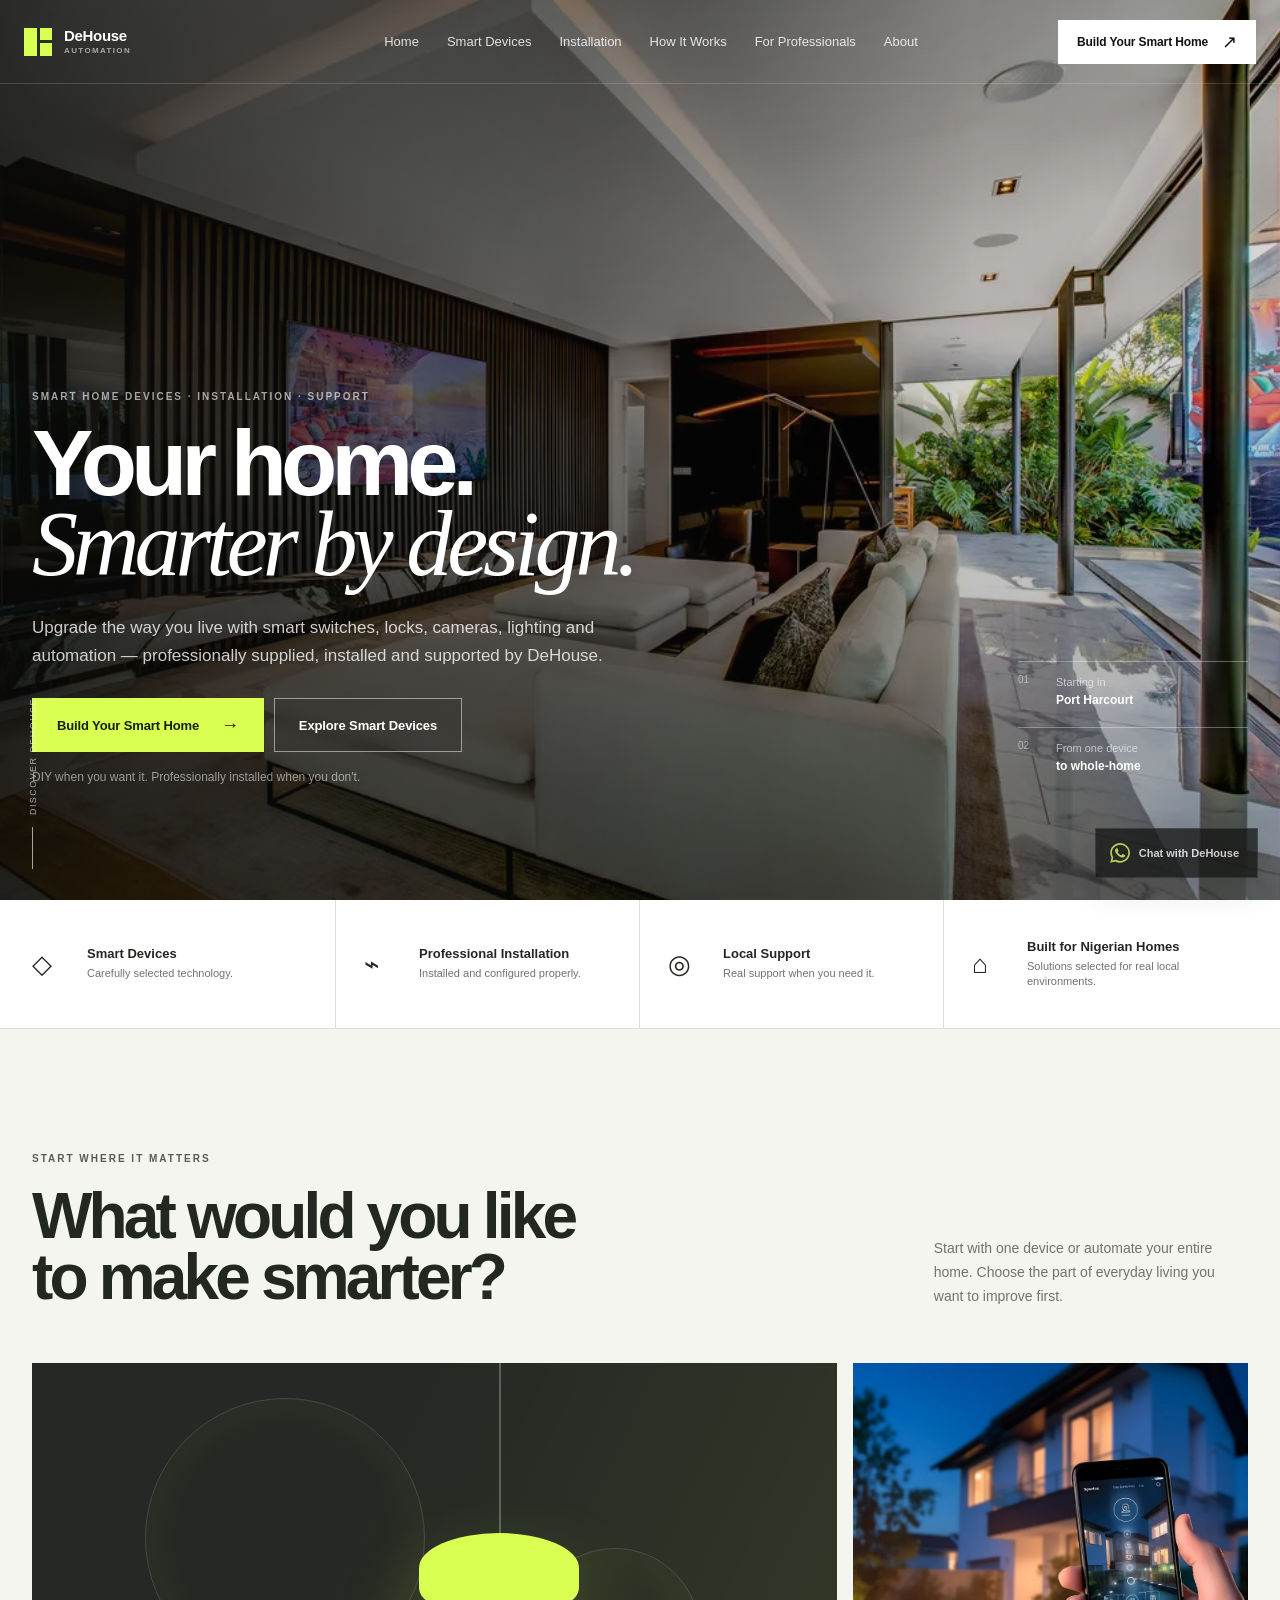
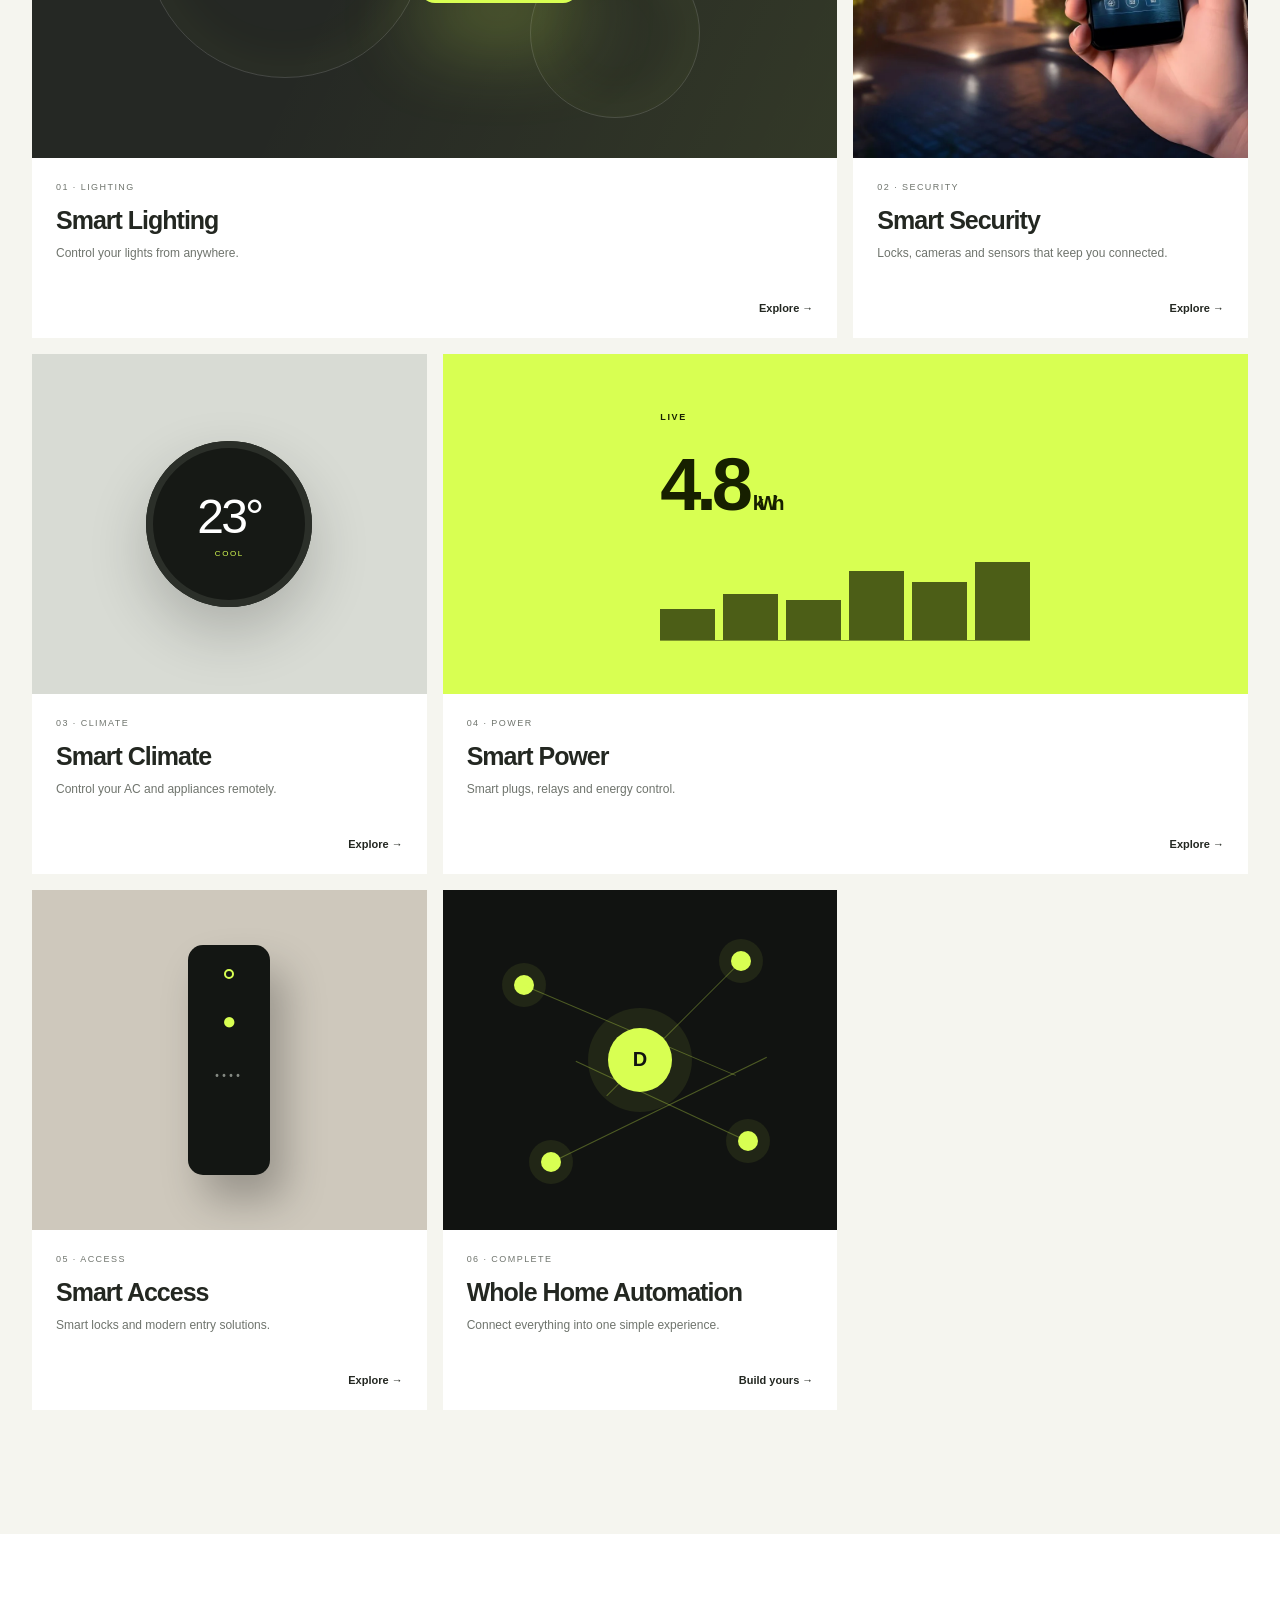
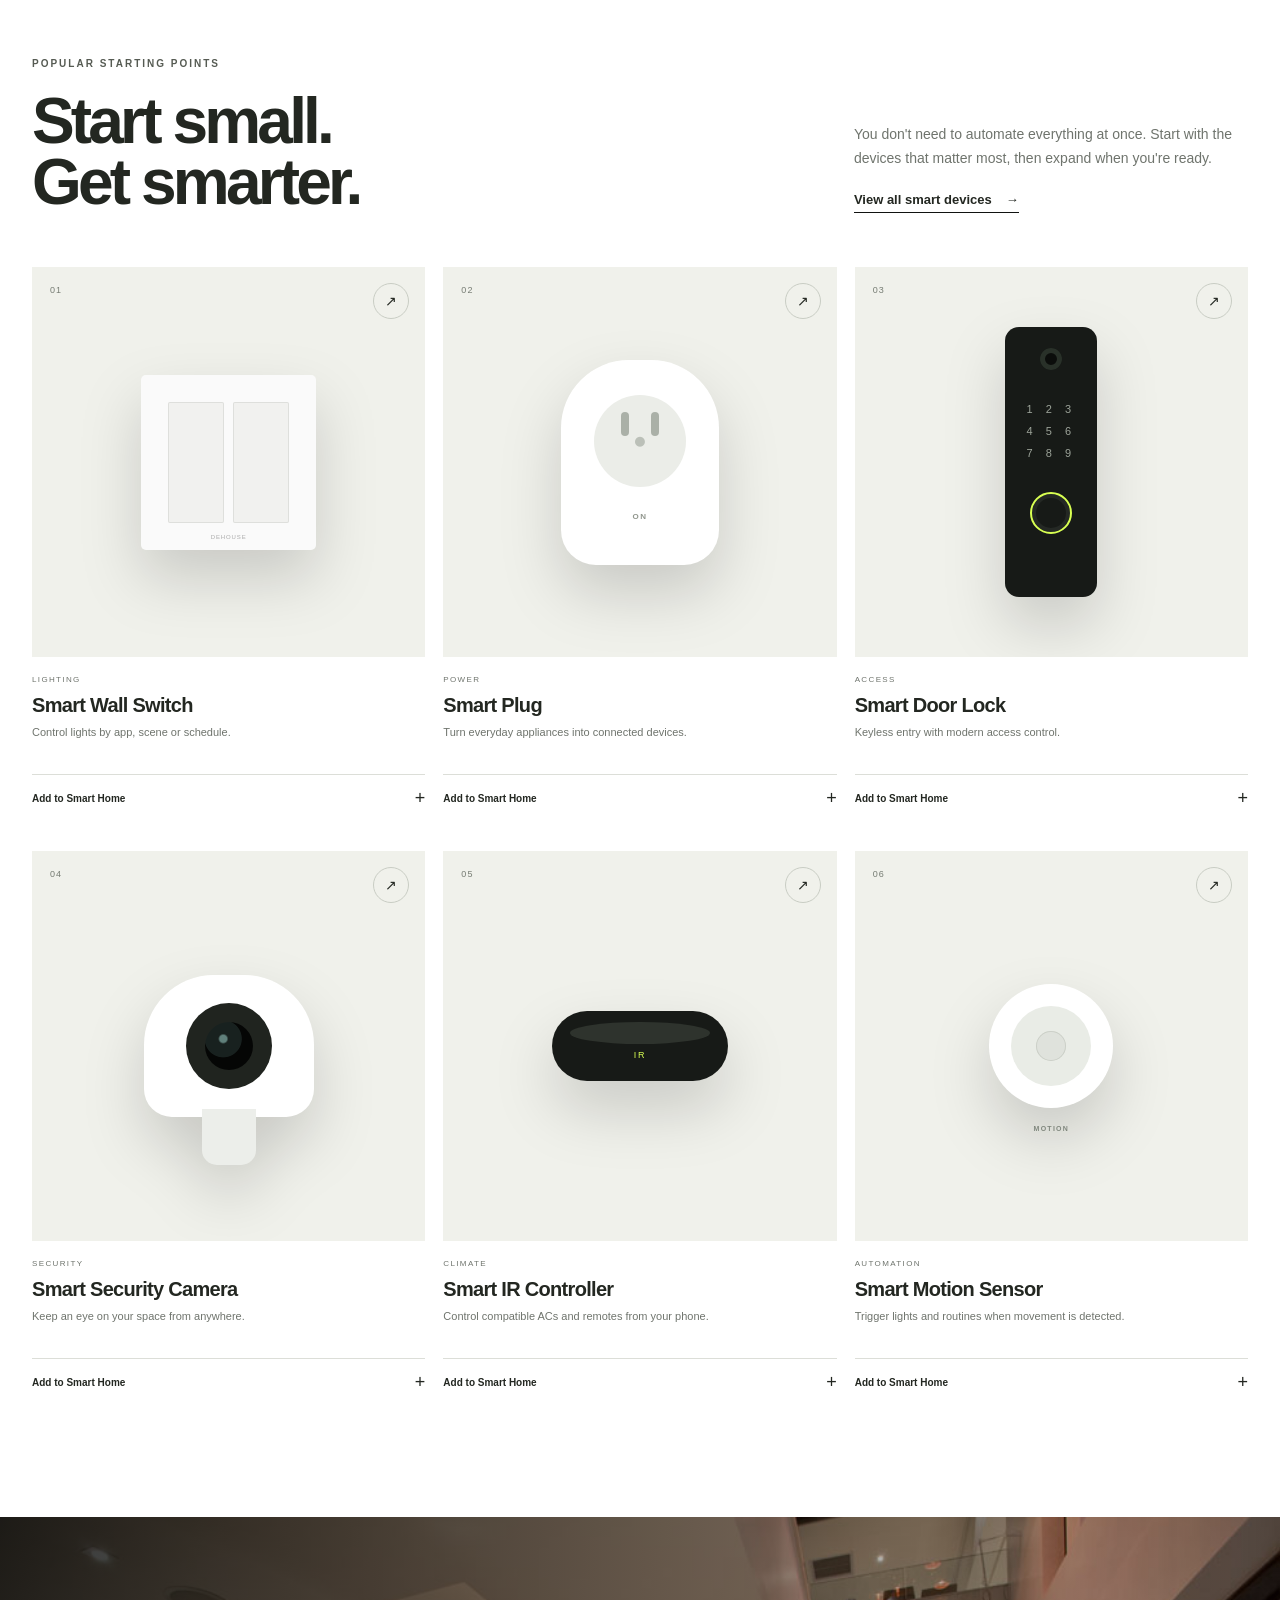
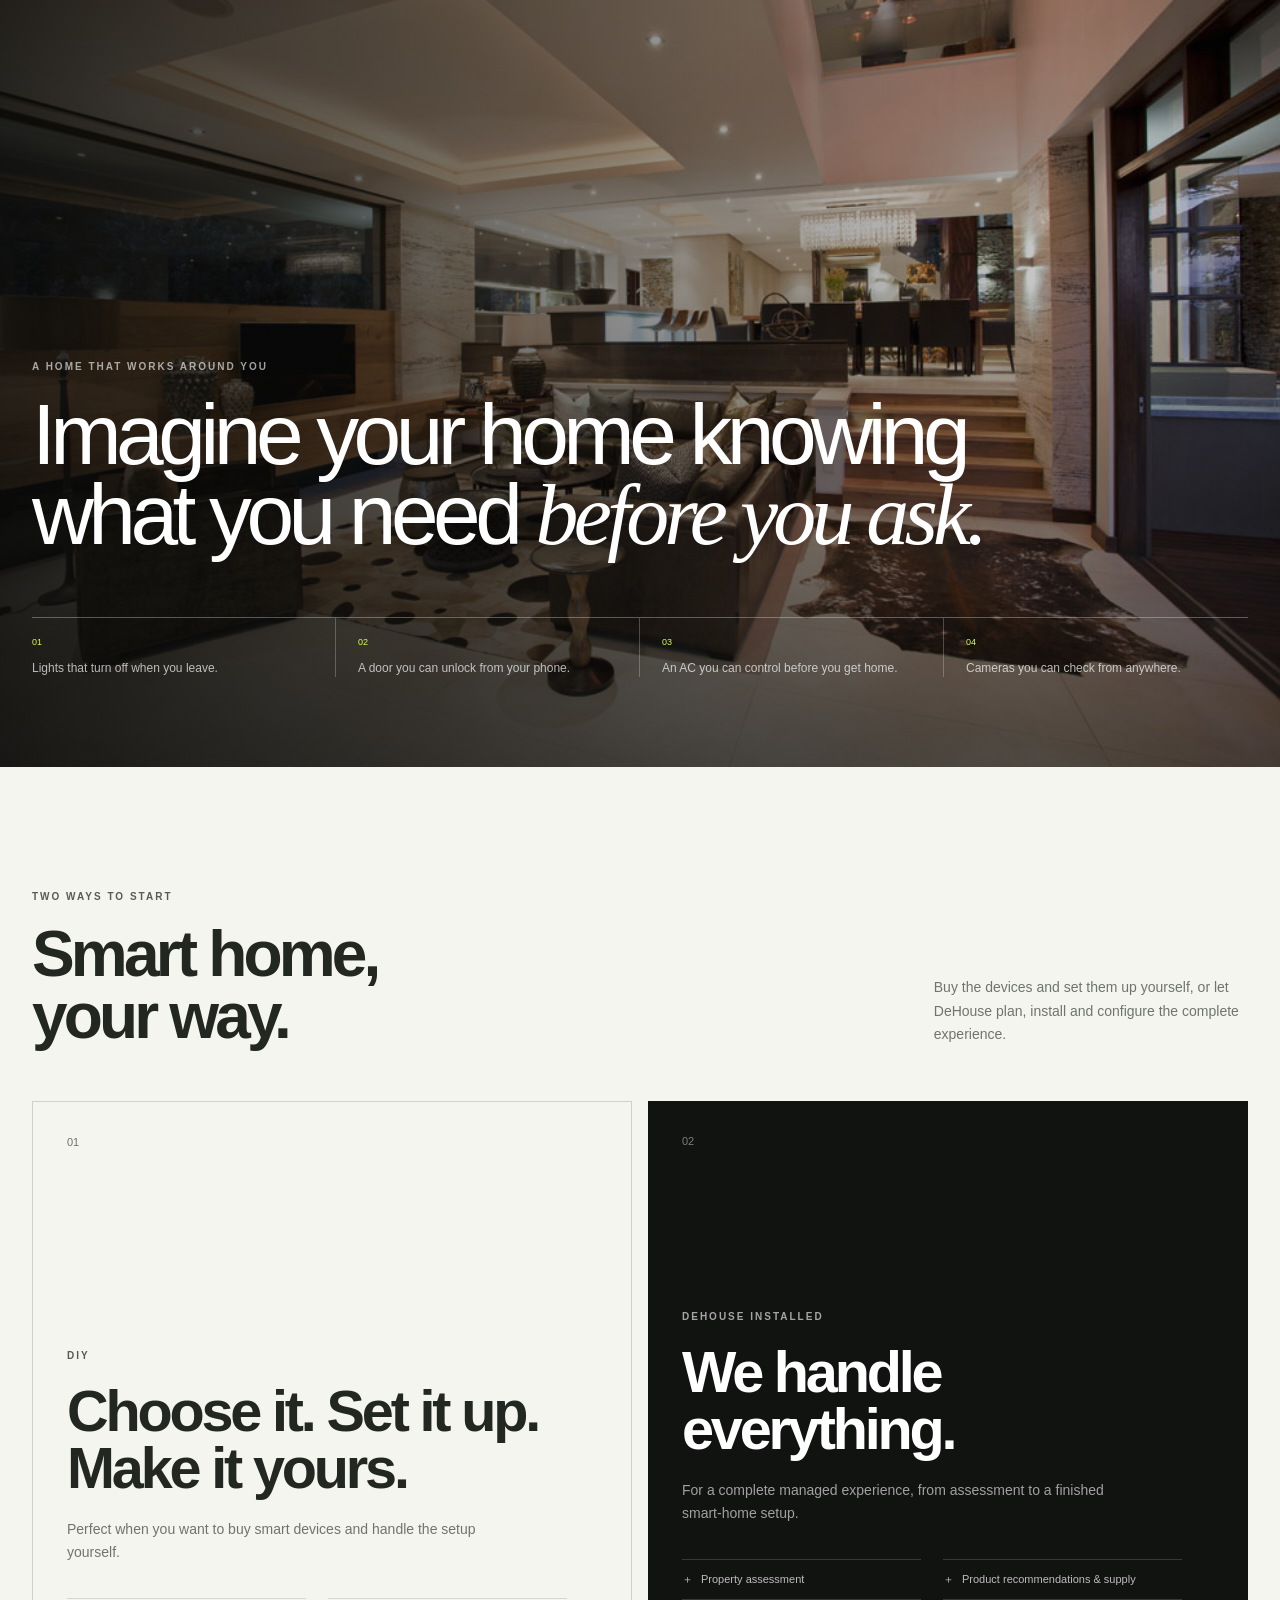
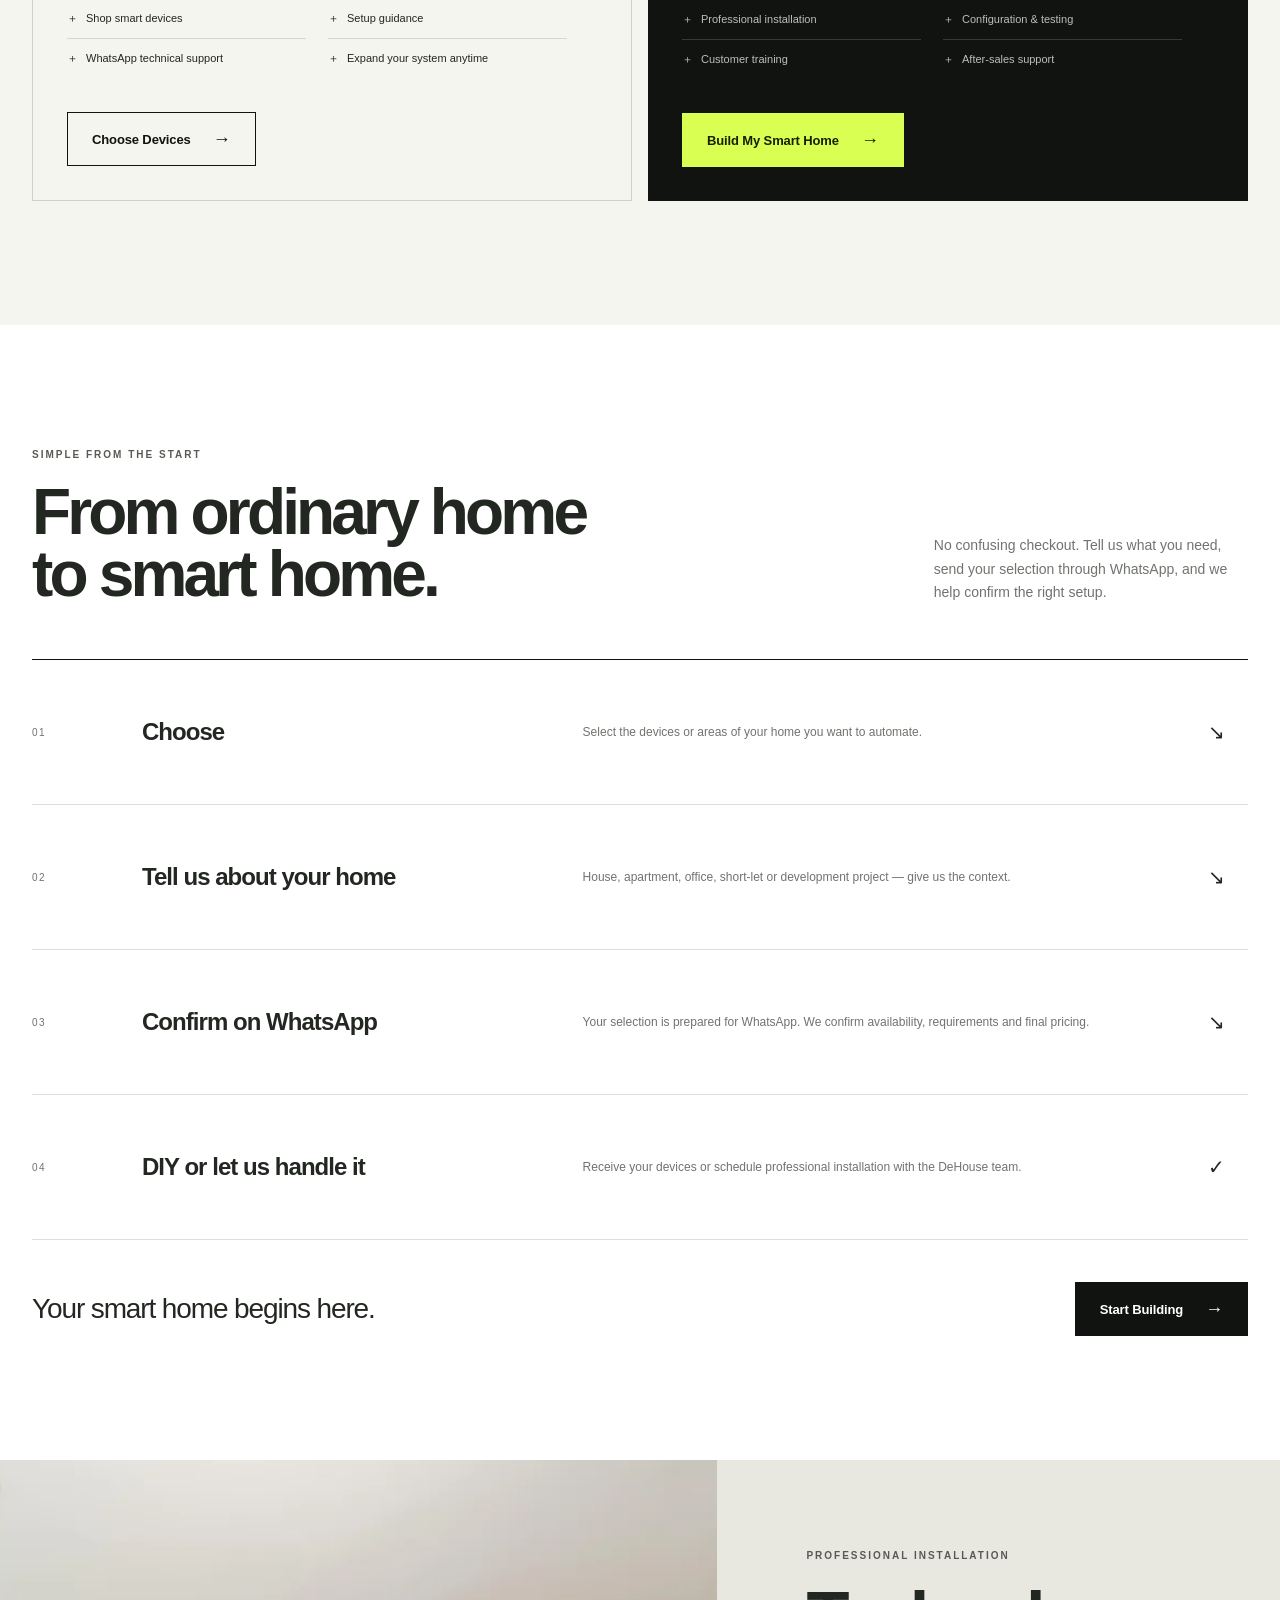
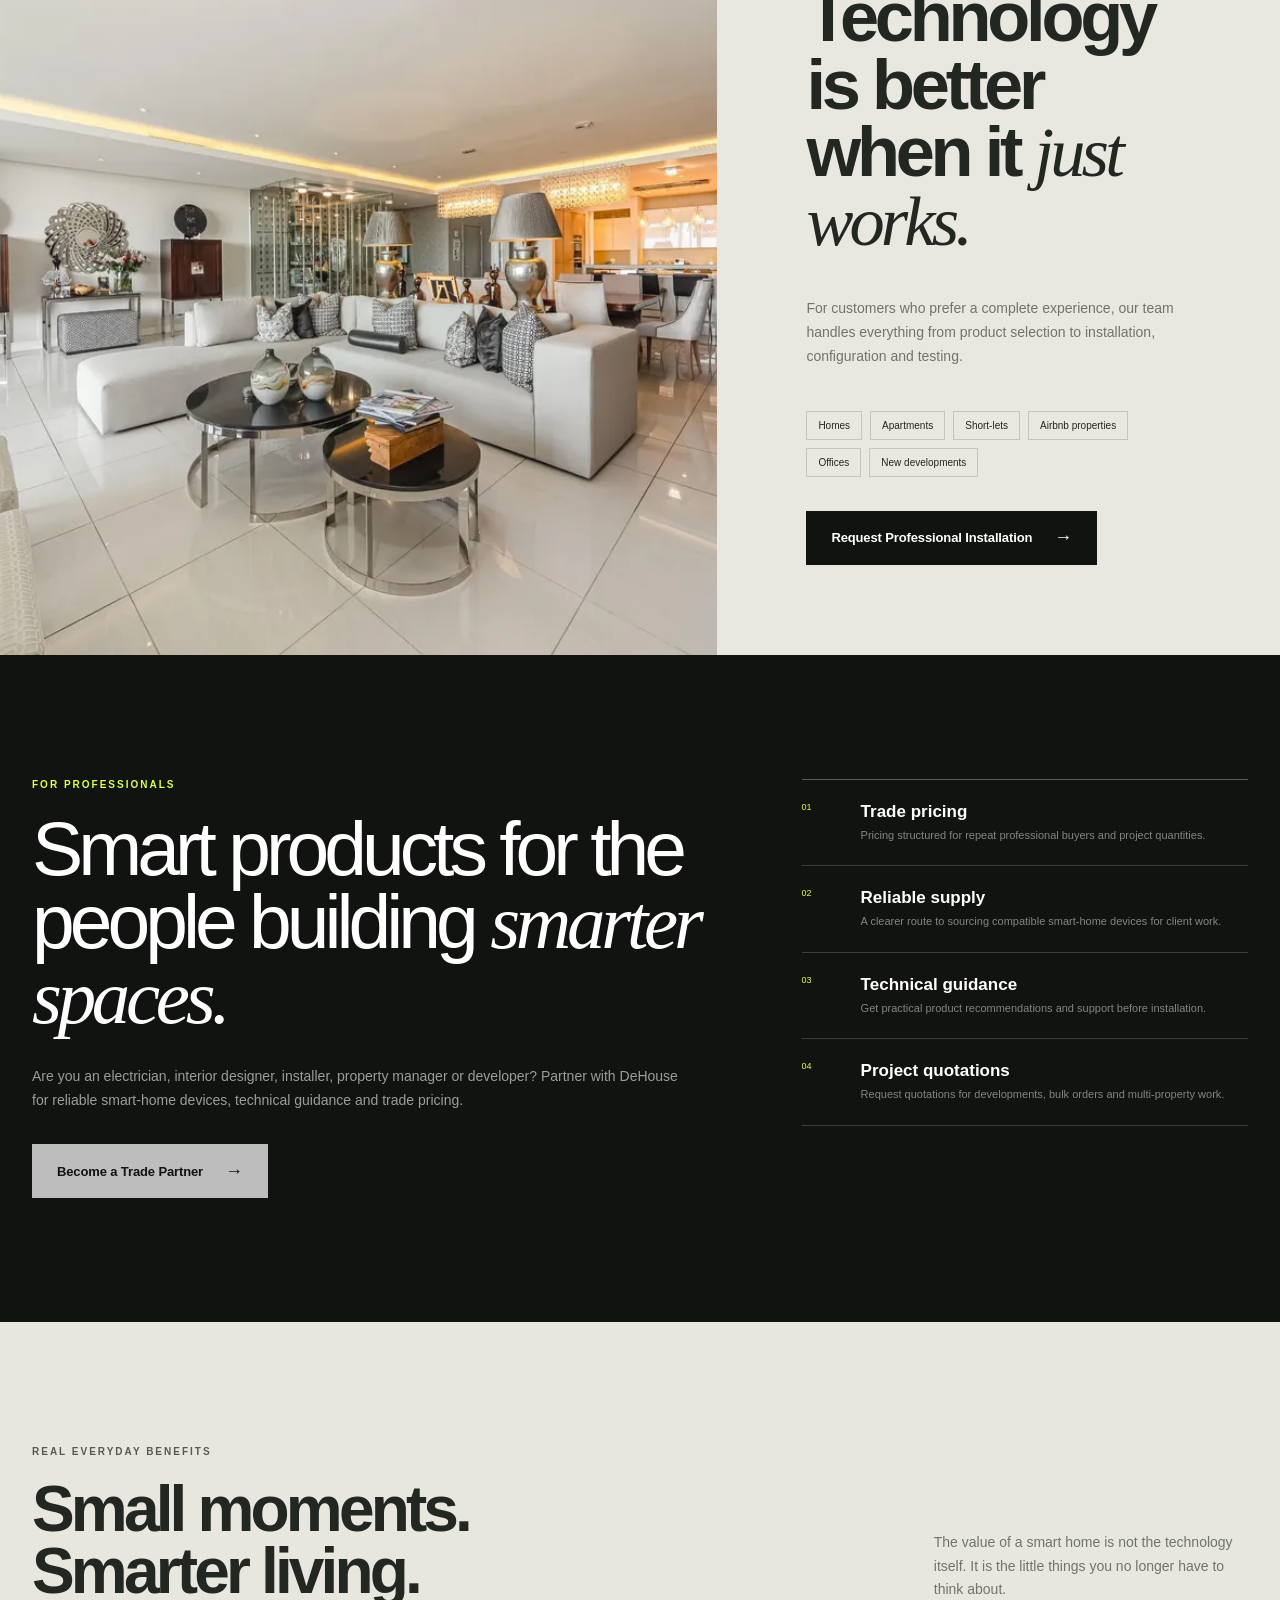
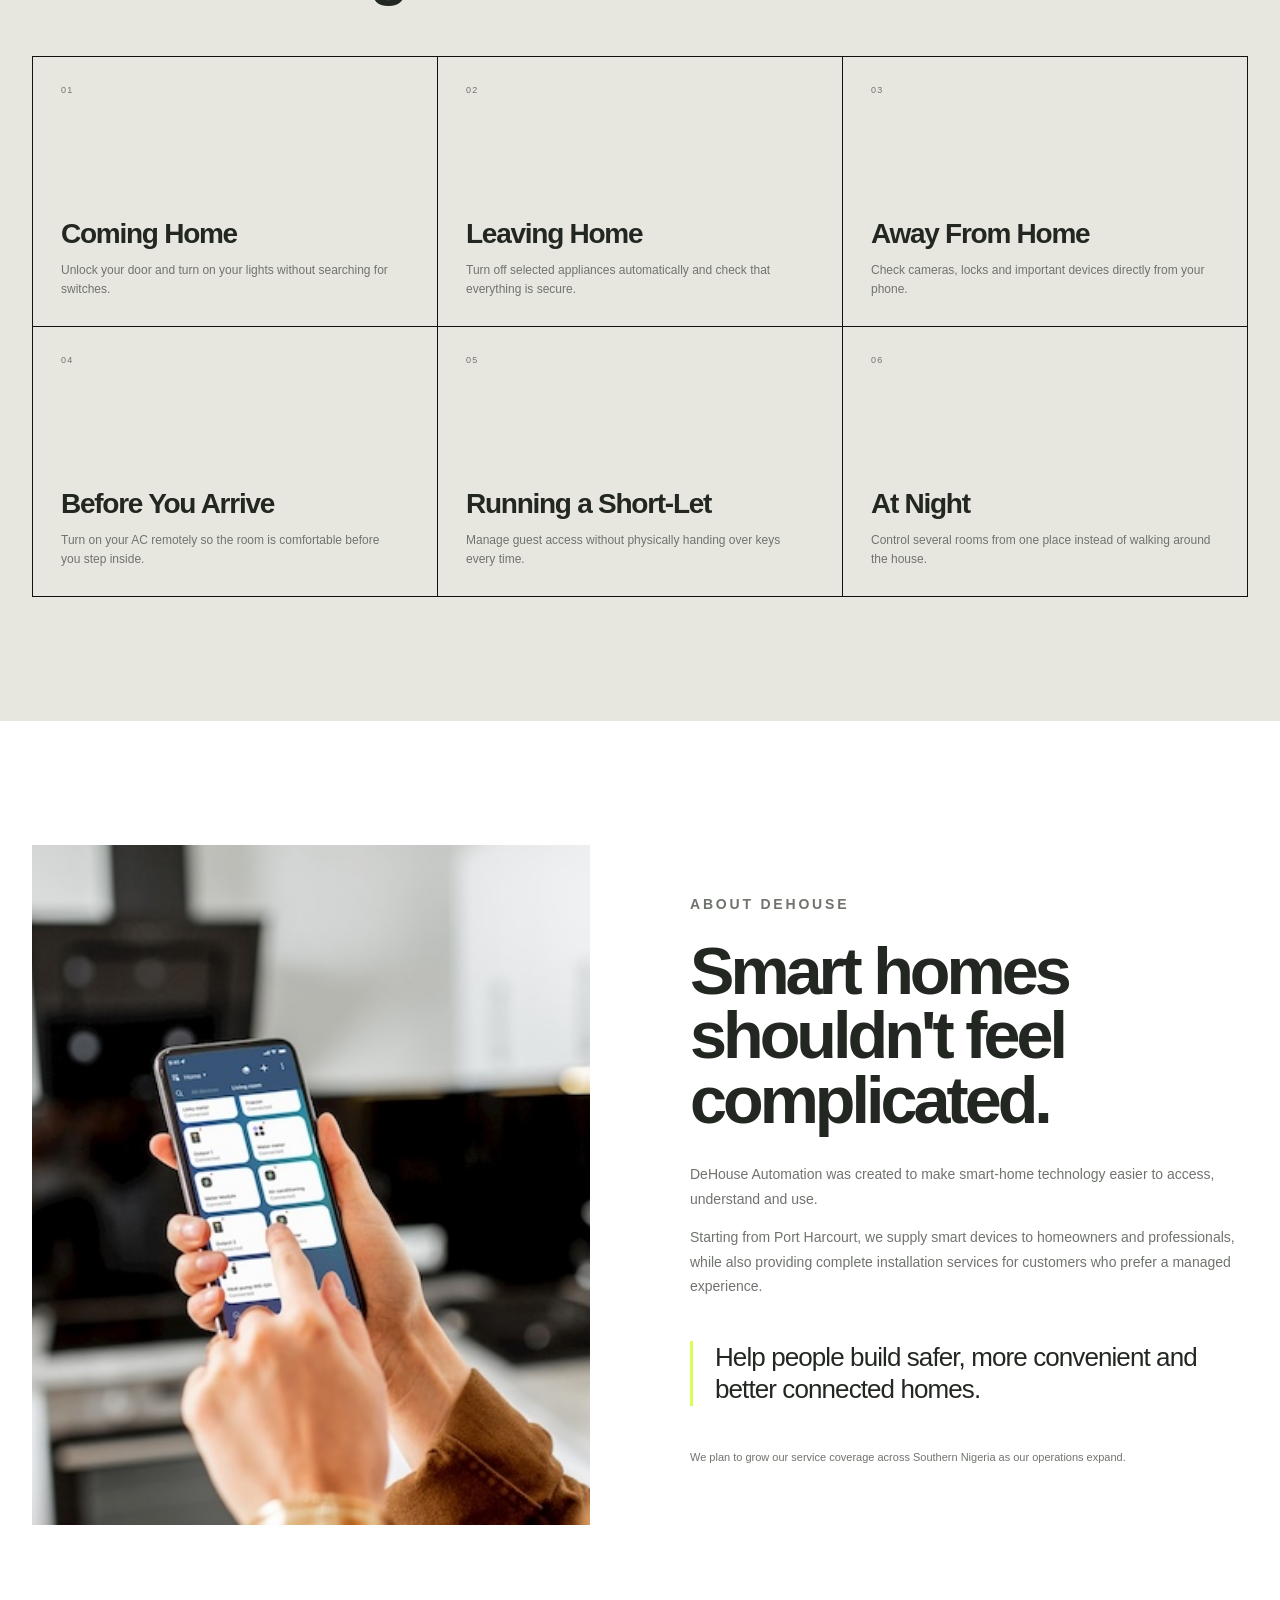
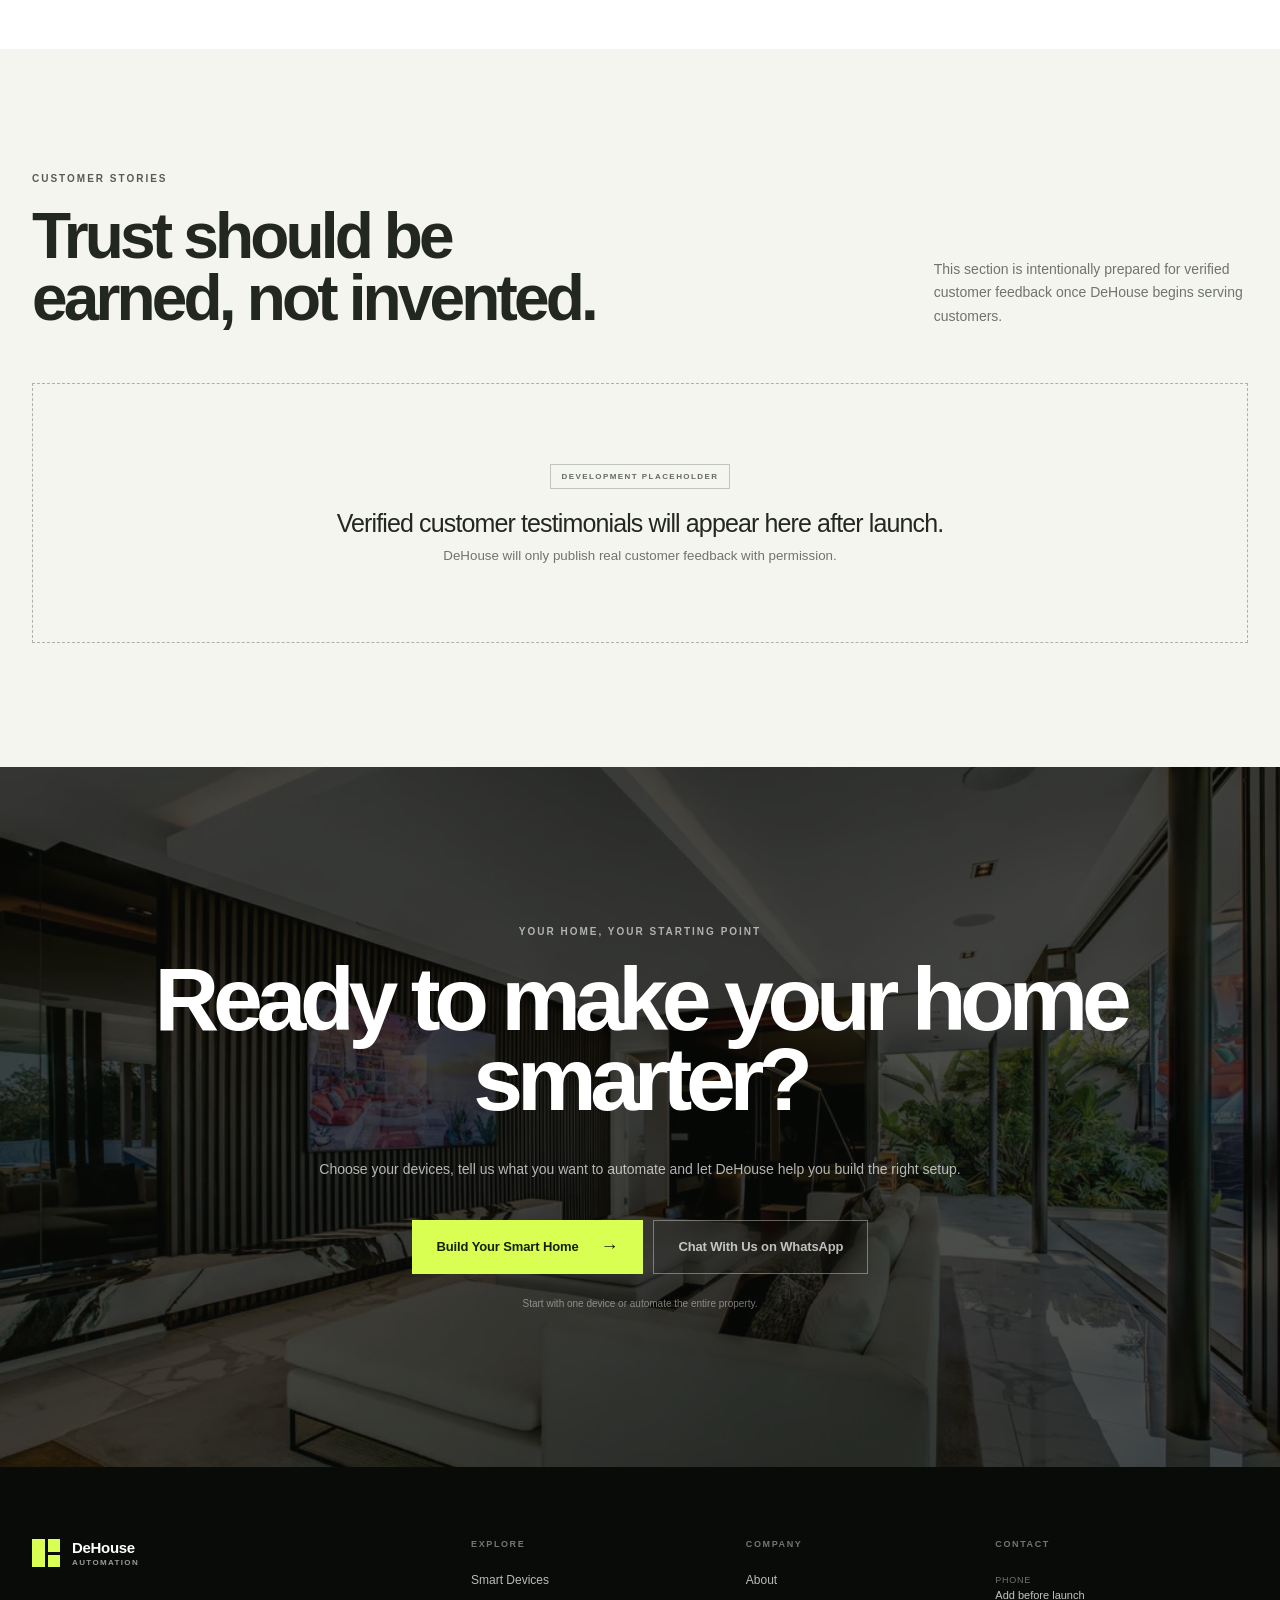
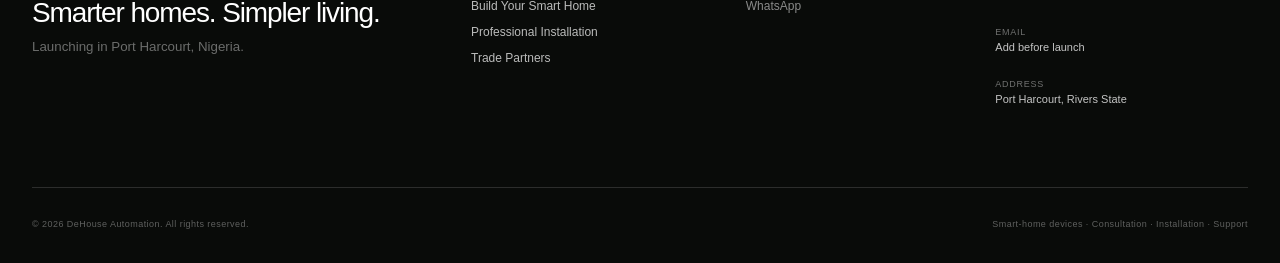
==== commit 56fb22ba: "Auto-extract DeHouse zip" ====
--- a/index.html
+++ b/index.html
@@ -1,1124 +1,331 @@
-<!DOCTYPE html>
+<!doctype html>
 <html lang="en">
 <head>
   <meta charset="UTF-8" />
   <meta name="viewport" content="width=device-width, initial-scale=1.0" />
-  <title>dehouse automation — Affordable Smart Home & Office Automation</title>
-  <meta name="description" content="Affordable and flexible smart home automation for small homes and offices. Lighting, locks, cameras, energy monitoring and more." />
-  <link rel="preconnect" href="https://fonts.googleapis.com" />
-  <link rel="preconnect" href="https://fonts.gstatic.com" crossorigin />
-  <link href="https://fonts.googleapis.com/css2?family=Inter:wght@300;400;500;600;700&display=swap" rel="stylesheet" />
-  <style>
-    :root {
-      --bg: #f7f8fa;
-      --surface: #ffffff;
-      --surface-soft: #f1f3f6;
-      --text: #1a1d23;
-      --text-muted: #6b7280;
-      --blue: #3b82f6;
-      --blue-soft: #60a5fa;
-      --blue-light: #eff6ff;
-      --blue-dark: #2563eb;
-      --border: #e5e7eb;
-      --shadow: 0 4px 24px rgba(15, 23, 42, 0.06);
-      --radius: 16px;
-    }
-
-    * {
-      margin: 0;
-      padding: 0;
-      box-sizing: border-box;
-    }
-
-    html {
-      scroll-behavior: smooth;
-    }
-
-    body {
-      font-family: 'Inter', system-ui, -apple-system, sans-serif;
-      background: var(--bg);
-      color: var(--text);
-      line-height: 1.6;
-      overflow-x: hidden;
-    }
-
-    /* ========== MOTION BACKGROUND ========== */
-    .bg-motion {
-      position: fixed;
-      inset: 0;
-      z-index: -1;
-      overflow: hidden;
-      background: linear-gradient(135deg, #f8fafc 0%, #f1f5f9 40%, #eef2ff 100%);
-    }
-
-    .bg-blob {
-      position: absolute;
-      border-radius: 50%;
-      filter: blur(80px);
-      opacity: 0.45;
-      animation: float 18s ease-in-out infinite;
-    }
-
-    .bg-blob-1 {
-      width: 520px;
-      height: 520px;
-      background: radial-gradient(circle, #93c5fd 0%, transparent 70%);
-      top: -120px;
-      left: -100px;
-      animation-delay: 0s;
-    }
-
-    .bg-blob-2 {
-      width: 420px;
-      height: 420px;
-      background: radial-gradient(circle, #bfdbfe 0%, transparent 70%);
-      bottom: 10%;
-      right: -80px;
-      animation-delay: -6s;
-      animation-duration: 22s;
-    }
-
-    .bg-blob-3 {
-      width: 360px;
-      height: 360px;
-      background: radial-gradient(circle, #dbeafe 0%, transparent 70%);
-      top: 45%;
-      left: 30%;
-      animation-delay: -12s;
-      animation-duration: 20s;
-    }
-
-    .bg-grid {
-      position: absolute;
-      inset: 0;
-      background-image:
-        linear-gradient(rgba(59, 130, 246, 0.03) 1px, transparent 1px),
-        linear-gradient(90deg, rgba(59, 130, 246, 0.03) 1px, transparent 1px);
-      background-size: 48px 48px;
-      mask-image: radial-gradient(ellipse 80% 70% at 50% 40%, black 20%, transparent 100%);
-    }
-
-    @keyframes float {
-      0%, 100% { transform: translate(0, 0) scale(1); }
-      33% { transform: translate(30px, -40px) scale(1.05); }
-      66% { transform: translate(-20px, 20px) scale(0.97); }
-    }
-
-    /* ========== LAYOUT ========== */
-    .container {
-      width: min(1120px, 92%);
-      margin: 0 auto;
-    }
-
-    /* ========== NAV ========== */
-    header {
-      position: sticky;
-      top: 0;
-      z-index: 100;
-      background: rgba(255, 255, 255, 0.82);
-      backdrop-filter: blur(12px);
-      border-bottom: 1px solid rgba(229, 231, 235, 0.7);
-    }
-
-    nav {
-      display: flex;
-      align-items: center;
-      justify-content: space-between;
-      padding: 1rem 0;
-    }
-
-    .logo {
-      font-weight: 700;
-      font-size: 1.25rem;
-      letter-spacing: -0.02em;
-      color: var(--text);
-      text-decoration: none;
-      display: flex;
-      align-items: center;
-      gap: 0.5rem;
-    }
-
-    .logo span {
-      color: var(--blue);
-    }
-
-    .logo-dot {
-      width: 8px;
-      height: 8px;
-      background: var(--blue);
-      border-radius: 50%;
-      display: inline-block;
-    }
-
-    .nav-links {
-      display: flex;
-      gap: 1.75rem;
-      list-style: none;
-    }
-
-    .nav-links a {
-      text-decoration: none;
-      color: var(--text-muted);
-      font-size: 0.925rem;
-      font-weight: 500;
-      transition: color 0.2s;
-    }
-
-    .nav-links a:hover {
-      color: var(--blue);
-    }
-
-    .nav-cta {
-      background: var(--blue);
-      color: white !important;
-      padding: 0.55rem 1.15rem;
-      border-radius: 999px;
-      font-size: 0.875rem;
-      font-weight: 600;
-      text-decoration: none;
-      transition: background 0.2s, transform 0.15s;
-    }
-
-    .nav-cta:hover {
-      background: var(--blue-dark);
-      transform: translateY(-1px);
-    }
-
-    .menu-toggle {
-      display: none;
-      background: none;
-      border: none;
-      cursor: pointer;
-      padding: 0.25rem;
-    }
-
-    .menu-toggle span {
-      display: block;
-      width: 22px;
-      height: 2px;
-      background: var(--text);
-      margin: 5px 0;
-      border-radius: 2px;
-    }
-
-    /* ========== HERO ========== */
-    .hero {
-      position: relative;
-      padding: 6.5rem 0 5.5rem;
-      text-align: center;
-      overflow: hidden;
-      isolation: isolate;
-    }
-
-    .hero-bg {
-      position: absolute;
-      inset: 0;
-      z-index: -1;
-      background:
-        linear-gradient(180deg, rgba(247, 248, 250, 0.72) 0%, rgba(247, 248, 250, 0.88) 55%, rgba(247, 248, 250, 0.96) 100%),
-        url('https://images.unsplash.com/photo-1600585154340-be6161a56a0c?auto=format&fit=crop&w=1600&q=80') center / cover no-repeat;
-    }
-
-    .hero-badge {
-      display: inline-flex;
-      align-items: center;
-      gap: 0.4rem;
-      background: rgba(239, 246, 255, 0.92);
-      color: var(--blue-dark);
-      font-size: 0.8rem;
-      font-weight: 600;
-      padding: 0.35rem 0.9rem;
-      border-radius: 999px;
-      margin-bottom: 1.5rem;
-      letter-spacing: 0.01em;
-      border: 1px solid rgba(59, 130, 246, 0.15);
-      backdrop-filter: blur(8px);
-    }
-
-    .hero h1 {
-      font-size: clamp(2.1rem, 5vw, 3.15rem);
-      font-weight: 700;
-      letter-spacing: -0.03em;
-      line-height: 1.15;
-      margin-bottom: 1.1rem;
-      color: var(--text);
-    }
-
-    .hero h1 .highlight {
-      color: var(--blue);
-    }
-
-    .hero-sub {
-      font-size: 1.125rem;
-      color: var(--text-muted);
-      max-width: 540px;
-      margin: 0 auto 2.25rem;
-      font-weight: 400;
-    }
-
-    .hero-actions {
-      display: flex;
-      gap: 0.85rem;
-      justify-content: center;
-      flex-wrap: wrap;
-    }
-
-    .btn {
-      display: inline-flex;
-      align-items: center;
-      gap: 0.4rem;
-      padding: 0.8rem 1.5rem;
-      border-radius: 999px;
-      font-weight: 600;
-      font-size: 0.95rem;
-      text-decoration: none;
-      transition: all 0.2s;
-      cursor: pointer;
-      border: none;
-    }
-
-    .btn-primary {
-      background: var(--blue);
-      color: white;
-      box-shadow: 0 4px 14px rgba(59, 130, 246, 0.35);
-    }
-
-    .btn-primary:hover {
-      background: var(--blue-dark);
-      transform: translateY(-2px);
-      box-shadow: 0 6px 20px rgba(59, 130, 246, 0.4);
-    }
-
-    .btn-secondary {
-      background: var(--surface);
-      color: var(--text);
-      border: 1px solid var(--border);
-    }
-
-    .btn-secondary:hover {
-      border-color: var(--blue-soft);
-      color: var(--blue);
-      background: var(--blue-light);
-    }
-
-    /* ========== TRUST STRIP ========== */
-    .trust {
-      padding: 1.5rem 0 3rem;
-      text-align: center;
-    }
-
-    .trust-labels {
-      display: flex;
-      flex-wrap: wrap;
-      justify-content: center;
-      gap: 1.5rem 2.5rem;
-      color: var(--text-muted);
-      font-size: 0.875rem;
-      font-weight: 500;
-    }
-
-    .trust-labels span {
-      display: flex;
-      align-items: center;
-      gap: 0.4rem;
-    }
-
-    .trust-labels svg {
-      width: 16px;
-      height: 16px;
-      color: var(--blue);
-    }
-
-    /* ========== SECTION COMMON ========== */
-    section {
-      padding: 4.5rem 0;
-    }
-
-    .section-header {
-      text-align: center;
-      margin-bottom: 2.75rem;
-    }
-
-    .section-header h2 {
-      font-size: clamp(1.6rem, 3.5vw, 2.1rem);
-      font-weight: 700;
-      letter-spacing: -0.025em;
-      margin-bottom: 0.6rem;
-    }
-
-    .section-header p {
-      color: var(--text-muted);
-      max-width: 480px;
-      margin: 0 auto;
-      font-size: 1.05rem;
-    }
-
-    /* ========== PACKAGES ========== */
-    .packages-grid {
-      display: grid;
-      grid-template-columns: repeat(auto-fit, minmax(260px, 1fr));
-      gap: 1.35rem;
-    }
-
-    .package-card {
-      background: var(--surface);
-      border: 1px solid var(--border);
-      border-radius: var(--radius);
-      padding: 1.75rem 1.5rem;
-      display: flex;
-      flex-direction: column;
-      position: relative;
-      transition: transform 0.25s, box-shadow 0.25s, border-color 0.25s;
-      box-shadow: var(--shadow);
-    }
-
-    .package-card:hover {
-      transform: translateY(-4px);
-      box-shadow: 0 12px 32px rgba(15, 23, 42, 0.08);
-    }
-
-    .package-card.active {
-      border-color: rgba(59, 130, 246, 0.35);
-    }
-
-    .package-card.active:hover {
-      border-color: var(--blue);
-    }
-
-    .package-card.coming-soon {
-      opacity: 0.78;
-    }
-
-    .package-badge {
-      position: absolute;
-      top: 1rem;
-      right: 1rem;
-      font-size: 0.7rem;
-      font-weight: 600;
-      text-transform: uppercase;
-      letter-spacing: 0.04em;
-      padding: 0.25rem 0.6rem;
-      border-radius: 6px;
-    }
-
-    .badge-live {
-      background: var(--blue-light);
-      color: var(--blue-dark);
-    }
-
-    .badge-soon {
-      background: var(--surface-soft);
-      color: var(--text-muted);
-    }
-
-    .package-name {
-      font-size: 1.15rem;
-      font-weight: 700;
-      margin-bottom: 0.35rem;
-      letter-spacing: -0.01em;
-    }
-
-    .package-tag {
-      font-size: 0.8rem;
-      color: var(--text-muted);
-      margin-bottom: 1rem;
-    }
-
-    .package-price {
-      font-size: 1.65rem;
-      font-weight: 700;
-      color: var(--text);
-      margin-bottom: 0.15rem;
-      letter-spacing: -0.02em;
-    }
-
-    .package-price span {
-      font-size: 0.85rem;
-      font-weight: 500;
-      color: var(--text-muted);
-    }
-
-    .package-desc {
-      font-size: 0.875rem;
-      color: var(--text-muted);
-      margin-bottom: 1.25rem;
-      flex-grow: 0;
-    }
-
-    .package-features {
-      list-style: none;
-      margin-bottom: 1.5rem;
-      flex-grow: 1;
-    }
-
-    .package-features li {
-      font-size: 0.875rem;
-      padding: 0.35rem 0;
-      padding-left: 1.4rem;
-      position: relative;
-      color: var(--text);
-    }
-
-    .package-features li::before {
-      content: '';
-      position: absolute;
-      left: 0;
-      top: 0.65rem;
-      width: 7px;
-      height: 7px;
-      border-radius: 50%;
-      background: var(--blue-soft);
-    }
-
-    .package-card.coming-soon .package-features li::before {
-      background: #cbd5e1;
-    }
-
-    .package-cta {
-      width: 100%;
-      text-align: center;
-      padding: 0.7rem;
-      border-radius: 10px;
-      font-weight: 600;
-      font-size: 0.9rem;
-      text-decoration: none;
-      transition: all 0.2s;
-      display: block;
-    }
-
-    .package-cta.live {
-      background: var(--blue);
-      color: white;
-    }
-
-    .package-cta.live:hover {
-      background: var(--blue-dark);
-    }
-
-    .package-cta.soon {
-      background: var(--surface-soft);
-      color: var(--text-muted);
-      pointer-events: none;
-      cursor: default;
-    }
-
-    /* ========== VIDEO DEMO (single, triple outline) ========== */
-    .videos-wrap {
-      display: flex;
-      justify-content: center;
-      padding: 0.5rem 0 1rem;
-    }
-
-    .video-frame {
-      position: relative;
-      width: min(280px, 72vw);
-      aspect-ratio: 9 / 16;
-      border-radius: 22px;
-      background: var(--surface);
-      cursor: pointer;
-      /* Triple outline rings via layered box-shadow */
-      box-shadow:
-        0 0 0 2px rgba(59, 130, 246, 0.35),
-        0 0 0 7px rgba(255, 255, 255, 1),
-        0 0 0 9px rgba(59, 130, 246, 0.2),
-        0 0 0 14px rgba(255, 255, 255, 1),
-        0 0 0 16px rgba(59, 130, 246, 0.12),
-        0 12px 36px rgba(15, 23, 42, 0.1);
-      transition: transform 0.3s ease, box-shadow 0.3s ease;
-    }
-
-    .video-frame::before {
-      content: '';
-      position: absolute;
-      inset: -22px;
-      border-radius: 36px;
-      border: 1px dashed rgba(59, 130, 246, 0.18);
-      pointer-events: none;
-      z-index: -1;
-    }
-
-    .video-frame:hover {
-      transform: translateY(-4px) scale(1.02);
-      box-shadow:
-        0 0 0 2px rgba(59, 130, 246, 0.55),
-        0 0 0 7px rgba(255, 255, 255, 1),
-        0 0 0 9px rgba(59, 130, 246, 0.32),
-        0 0 0 14px rgba(255, 255, 255, 1),
-        0 0 0 16px rgba(59, 130, 246, 0.18),
-        0 18px 44px rgba(59, 130, 246, 0.18);
-    }
-
-    .video-inner {
-      position: absolute;
-      inset: 0;
-      border-radius: 20px;
-      overflow: hidden;
-    }
-
-    .video-frame video {
-      width: 100%;
-      height: 100%;
-      object-fit: cover;
-      display: block;
-      background: #e8eef5;
-    }
-
-    .video-placeholder {
-      position: absolute;
-      inset: 0;
-      display: flex;
-      flex-direction: column;
-      align-items: center;
-      justify-content: center;
-      gap: 0.75rem;
-      background: linear-gradient(160deg, #f1f5f9 0%, #e2e8f0 100%);
-      color: var(--text-muted);
-      font-size: 0.8rem;
-      font-weight: 500;
-      pointer-events: none;
-    }
-
-    .video-placeholder.hidden {
-      display: none;
-    }
-
-    .play-btn {
-      width: 56px;
-      height: 56px;
-      border-radius: 50%;
-      background: rgba(255, 255, 255, 0.96);
-      border: 1.5px solid rgba(59, 130, 246, 0.25);
-      display: flex;
-      align-items: center;
-      justify-content: center;
-      box-shadow: 0 4px 18px rgba(59, 130, 246, 0.2);
-      transition: transform 0.2s, background 0.2s;
-      pointer-events: none;
-    }
-
-    .video-frame:hover .play-btn {
-      transform: scale(1.1);
-      background: white;
-    }
-
-    .play-btn svg {
-      width: 20px;
-      height: 20px;
-      margin-left: 2px;
-      color: var(--blue);
-    }
-
-    .video-label {
-      position: absolute;
-      bottom: 0;
-      left: 0;
-      right: 0;
-      padding: 0.7rem 0.75rem;
-      background: linear-gradient(transparent, rgba(15, 23, 42, 0.55));
-      color: white;
-      font-size: 0.8rem;
-      font-weight: 500;
-      text-align: center;
-      pointer-events: none;
-    }
-
-    /* ========== REVIEWS ========== */
-    .reviews-grid {
-      display: grid;
-      grid-template-columns: repeat(auto-fit, minmax(280px, 1fr));
-      gap: 1.35rem;
-    }
-
-    .review-card {
-      background: var(--surface);
-      border: 1px solid var(--border);
-      border-radius: var(--radius);
-      padding: 1.5rem;
-      box-shadow: var(--shadow);
-    }
-
-    .review-stars {
-      color: #f59e0b;
-      font-size: 0.95rem;
-      letter-spacing: 1px;
-      margin-bottom: 0.75rem;
-    }
-
-    .review-text {
-      font-size: 0.95rem;
-      color: var(--text);
-      margin-bottom: 1.15rem;
-      line-height: 1.65;
-    }
-
-    .review-author {
-      display: flex;
-      align-items: center;
-      gap: 0.75rem;
-    }
-
-    .review-avatar {
-      width: 40px;
-      height: 40px;
-      border-radius: 50%;
-      background: var(--blue-light);
-      color: var(--blue-dark);
-      display: flex;
-      align-items: center;
-      justify-content: center;
-      font-weight: 600;
-      font-size: 0.9rem;
-    }
-
-    .review-name {
-      font-weight: 600;
-      font-size: 0.9rem;
-    }
-
-    .review-meta {
-      font-size: 0.8rem;
-      color: var(--text-muted);
-    }
-
-    /* ========== CTA BAND ========== */
-    .cta-band {
-      background: linear-gradient(135deg, #eff6ff 0%, #dbeafe 50%, #e0e7ff 100%);
-      border-radius: 20px;
-      padding: 3rem 2rem;
-      text-align: center;
-      border: 1px solid rgba(59, 130, 246, 0.15);
-    }
-
-    .cta-band h2 {
-      font-size: 1.75rem;
-      font-weight: 700;
-      letter-spacing: -0.02em;
-      margin-bottom: 0.5rem;
-    }
-
-    .cta-band p {
-      color: var(--text-muted);
-      margin-bottom: 1.5rem;
-      max-width: 420px;
-      margin-left: auto;
-      margin-right: auto;
-    }
-
-    /* ========== FOOTER ========== */
-    footer {
-      padding: 3rem 0 2rem;
-      border-top: 1px solid var(--border);
-      margin-top: 2rem;
-    }
-
-    .footer-inner {
-      display: flex;
-      flex-wrap: wrap;
-      justify-content: space-between;
-      gap: 2rem;
-      align-items: flex-start;
-    }
-
-    .footer-brand .logo {
-      margin-bottom: 0.5rem;
-    }
-
-    .footer-brand p {
-      font-size: 0.875rem;
-      color: var(--text-muted);
-      max-width: 260px;
-    }
-
-    .footer-links {
-      display: flex;
-      gap: 2.5rem;
-      flex-wrap: wrap;
-    }
-
-    .footer-col h4 {
-      font-size: 0.8rem;
-      font-weight: 600;
-      text-transform: uppercase;
-      letter-spacing: 0.04em;
-      color: var(--text-muted);
-      margin-bottom: 0.75rem;
-    }
-
-    .footer-col a {
-      display: block;
-      color: var(--text);
-      text-decoration: none;
-      font-size: 0.9rem;
-      margin-bottom: 0.4rem;
-      transition: color 0.2s;
-    }
-
-    .footer-col a:hover {
-      color: var(--blue);
-    }
-
-    .footer-bottom {
-      margin-top: 2.5rem;
-      padding-top: 1.5rem;
-      border-top: 1px solid var(--border);
-      text-align: center;
-      font-size: 0.8rem;
-      color: var(--text-muted);
-    }
-
-    /* ========== RESPONSIVE ========== */
-    @media (max-width: 768px) {
-      .nav-links {
-        display: none;
-        position: absolute;
-        top: 100%;
-        left: 0;
-        right: 0;
-        background: white;
-        flex-direction: column;
-        padding: 1rem 1.25rem 1.25rem;
-        border-bottom: 1px solid var(--border);
-        gap: 0.75rem;
-        box-shadow: 0 8px 24px rgba(0,0,0,0.06);
-      }
-
-      .nav-links.open {
-        display: flex;
-      }
-
-      .menu-toggle {
-        display: block;
-      }
-
-      .hero {
-        padding: 4rem 0 3.5rem;
-      }
-
-      .packages-grid {
-        grid-template-columns: 1fr;
-      }
-    }
-  </style>
+  <title>DeHouse Automation | Smart Home Devices & Installation in Port Harcourt</title>
+  <meta name="description" content="Shop smart-home devices or let DeHouse professionally automate your home. Smart locks, switches, cameras, lighting and home automation solutions in Port Harcourt." />
+  <meta property="og:type" content="website" />
+  <meta property="og:title" content="DeHouse Automation | Smart Home Devices & Installation in Port Harcourt" />
+  <meta property="og:description" content="Shop smart-home devices or let DeHouse professionally automate your home in Port Harcourt." />
+  <meta property="og:locale" content="en_NG" />
+  <meta name="twitter:card" content="summary_large_image" />
+  <meta name="theme-color" content="#111311" />
+  <meta name="robots" content="index,follow" />
+  <!-- Add the final production canonical URL once the public domain is confirmed. -->
+  <link rel="icon" href="assets/icons/favicon.svg" type="image/svg+xml" />
+  <link rel="preload" href="assets/images/hero.webp" as="image" fetchpriority="high" />
+  <link rel="stylesheet" href="styles.css" />
+  <script type="application/ld+json">
+  {
+    "@context": "https://schema.org",
+    "@type": "HomeAndConstructionBusiness",
+    "name": "DeHouse Automation",
+    "description": "Smart-home device sales, consultation, installation and support in Port Harcourt, Nigeria.",
+    "areaServed": "Port Harcourt, Rivers State, Nigeria",
+    "address": {"@type":"PostalAddress","addressLocality":"Port Harcourt","addressRegion":"Rivers State","addressCountry":"NG"}
+  }
+  </script>
 </head>
 <body>
-  <!-- Motion background -->
-  <div class="bg-motion" aria-hidden="true">
-    <div class="bg-blob bg-blob-1"></div>
-    <div class="bg-blob bg-blob-2"></div>
-    <div class="bg-blob bg-blob-3"></div>
-    <div class="bg-grid"></div>
-  </div>
-
-  <!-- Header -->
-  <header>
-    <div class="container">
-      <nav>
-        <a href="#" class="logo">
-          dehouse <span>automation</span>
-          <span class="logo-dot"></span>
-        </a>
-        <ul class="nav-links" id="navLinks">
-          <li><a href="#packages">Packages</a></li>
-          <li><a href="#demos">Demos</a></li>
-          <li><a href="#reviews">Reviews</a></li>
-          <li><a href="#contact" class="nav-cta">Get a Quote</a></li>
-        </ul>
-        <button class="menu-toggle" id="menuToggle" aria-label="Menu">
-          <span></span><span></span><span></span>
+  <a class="skip-link" href="#main">Skip to content</a>
+
+  <header class="site-header" data-header>
+    <div class="nav-shell">
+      <a class="brand" href="#home" aria-label="DeHouse Automation home">
+        <span class="brand-mark" aria-hidden="true"><span></span><span></span></span>
+        <span class="brand-name">DeHouse<span>Automation</span></span>
+      </a>
+
+      <nav class="desktop-nav" aria-label="Primary navigation">
+        <a href="#home">Home</a>
+        <a href="devices/">Smart Devices</a>
+        <a href="#installation">Installation</a>
+        <a href="#how-it-works">How It Works</a>
+        <a href="#professionals">For Professionals</a>
+        <a href="#about">About</a>
+      </nav>
+
+      <div class="nav-actions">
+        <a class="btn btn-dark btn-small desktop-build" href="build-smart-home/">Build Your Smart Home <span>↗</span></a>
+        <button class="menu-button" type="button" aria-expanded="false" aria-controls="mobile-menu" data-menu-toggle>
+          <span class="sr-only">Open menu</span>
+          <span></span><span></span>
         </button>
+      </div>
+    </div>
+
+    <div class="mobile-menu" id="mobile-menu" data-mobile-menu aria-hidden="true">
+      <nav aria-label="Mobile navigation">
+        <a href="#home">Home</a>
+        <a href="devices/">Smart Devices</a>
+        <a href="#installation">Installation</a>
+        <a href="#how-it-works">How It Works</a>
+        <a href="#professionals">For Professionals</a>
+        <a href="#about">About</a>
       </nav>
+      <a class="btn btn-accent btn-full" href="build-smart-home/">Build Your Smart Home <span>→</span></a>
+      <p>Launching in Port Harcourt, Rivers State.</p>
     </div>
   </header>
 
-  <!-- Hero -->
-  <section class="hero">
-    <div class="hero-bg" aria-hidden="true"></div>
-    <div class="container">
-      <div class="hero-badge">
-        <svg width="14" height="14" viewBox="0 0 24 24" fill="none" stroke="currentColor" stroke-width="2.5"><path d="M13 2L3 14h9l-1 8 10-12h-9l1-8z"/></svg>
-        Affordable · Flexible · Local
-      </div>
-      <h1>
-        Smart home automation<br />
-        for <span class="highlight">small homes &amp; offices</span>
-      </h1>
-      <p class="hero-sub">
-        dehouse automation makes intelligent living simple and affordable — lighting, locks, cameras, energy control and more, tailored for Nigerian homes and workspaces.
-      </p>
-      <div class="hero-actions">
-        <a href="#packages" class="btn btn-primary">View Packages</a>
-        <a href="#contact" class="btn btn-secondary">Talk on WhatsApp</a>
-      </div>
+  <main id="main">
+    <section class="hero" id="home" aria-labelledby="hero-title">
+      <div class="hero-media" aria-hidden="true"><img src="assets/images/hero.webp" alt="" data-production-asset="A01" /></div>
+      <div class="hero-shade"></div>
+      <div class="hero-content container">
+        <div class="hero-copy reveal">
+          <p class="eyebrow eyebrow-light">SMART HOME DEVICES · INSTALLATION · SUPPORT</p>
+          <h1 id="hero-title">Your home.<br><em>Smarter by design.</em></h1>
+          <p class="hero-lead">Upgrade the way you live with smart switches, locks, cameras, lighting and automation — professionally supplied, installed and supported by DeHouse.</p>
+          <div class="hero-actions">
+            <a class="btn btn-accent" href="build-smart-home/">Build Your Smart Home <span>→</span></a>
+            <a class="btn btn-ghost-light" href="devices/">Explore Smart Devices</a>
+          </div>
+          <p class="hero-note">DIY when you want it. Professionally installed when you don't.</p>
+        </div>
+        <div class="hero-meta reveal" data-delay="1">
+          <div><span>01</span><p>Starting in<br><strong>Port Harcourt</strong></p></div>
+          <div><span>02</span><p>From one device<br><strong>to whole-home</strong></p></div>
+        </div>
+      </div>
+      <a class="scroll-cue" href="#trust" aria-label="Scroll to next section"><span></span>Discover DeHouse</a>
+    </section>
+
+    <section class="trust-strip" id="trust" aria-label="Why DeHouse">
+      <div class="container trust-grid">
+        <article class="trust-item reveal">
+          <span class="line-icon" aria-hidden="true">◇</span>
+          <div><h2>Smart Devices</h2><p>Carefully selected technology.</p></div>
+        </article>
+        <article class="trust-item reveal" data-delay="1">
+          <span class="line-icon" aria-hidden="true">⌁</span>
+          <div><h2>Professional Installation</h2><p>Installed and configured properly.</p></div>
+        </article>
+        <article class="trust-item reveal" data-delay="2">
+          <span class="line-icon" aria-hidden="true">◎</span>
+          <div><h2>Local Support</h2><p>Real support when you need it.</p></div>
+        </article>
+        <article class="trust-item reveal" data-delay="3">
+          <span class="line-icon" aria-hidden="true">⌂</span>
+          <div><h2>Built for Nigerian Homes</h2><p>Solutions selected for real local environments.</p></div>
+        </article>
+      </div>
+    </section>
+
+    <section class="section categories-section" id="smart-devices">
+      <div class="container">
+        <div class="section-heading split-heading reveal">
+          <div><p class="eyebrow">START WHERE IT MATTERS</p><h2>What would you like<br>to make smarter?</h2></div>
+          <p>Start with one device or automate your entire home. Choose the part of everyday living you want to improve first.</p>
+        </div>
+
+        <div class="category-grid">
+          <a class="category-card category-large reveal" href="devices/#lighting">
+            <div class="category-visual visual-lighting"><span class="ambient a1"></span><span class="ambient a2"></span><span class="lamp"></span></div>
+            <div class="category-copy"><p>01 · Lighting</p><h3>Smart Lighting</h3><span>Control your lights from anywhere.</span><b>Explore →</b></div>
+          </a>
+          <a class="category-card reveal" data-delay="1" href="devices/#security">
+            <div class="category-visual photo-card"><img src="assets/images/smartphone-control.webp" loading="lazy" alt="Phone controlling a smart home security system" data-production-asset="A02" /></div>
+            <div class="category-copy"><p>02 · Security</p><h3>Smart Security</h3><span>Locks, cameras and sensors that keep you connected.</span><b>Explore →</b></div>
+          </a>
+          <a class="category-card reveal" href="devices/#climate">
+            <div class="category-visual visual-climate"><div class="thermostat"><span>23°</span><small>COOL</small></div></div>
+            <div class="category-copy"><p>03 · Climate</p><h3>Smart Climate</h3><span>Control your AC and appliances remotely.</span><b>Explore →</b></div>
+          </a>
+          <a class="category-card category-wide reveal" data-delay="1" href="devices/#power">
+            <div class="category-visual visual-power"><div class="power-ui"><span>LIVE</span><strong>4.8<small>kWh</small></strong><div class="power-bars"><i></i><i></i><i></i><i></i><i></i><i></i></div></div></div>
+            <div class="category-copy"><p>04 · Power</p><h3>Smart Power</h3><span>Smart plugs, relays and energy control.</span><b>Explore →</b></div>
+          </a>
+          <a class="category-card reveal" href="devices/#access">
+            <div class="category-visual visual-access"><div class="lock-device"><i></i><span>●</span><b>••••</b></div></div>
+            <div class="category-copy"><p>05 · Access</p><h3>Smart Access</h3><span>Smart locks and modern entry solutions.</span><b>Explore →</b></div>
+          </a>
+          <a class="category-card reveal" data-delay="1" href="build-smart-home/">
+            <div class="category-visual visual-whole"><span class="node n1"></span><span class="node n2"></span><span class="node n3"></span><span class="node n4"></span><span class="node core">D</span></div>
+            <div class="category-copy"><p>06 · Complete</p><h3>Whole Home Automation</h3><span>Connect everything into one simple experience.</span><b>Build yours →</b></div>
+          </a>
+        </div>
+      </div>
+    </section>
+
+    <section class="section products-section" id="products">
+      <div class="container">
+        <div class="section-heading products-heading reveal">
+          <div><p class="eyebrow">POPULAR STARTING POINTS</p><h2>Start small.<br>Get smarter.</h2></div>
+          <div><p>You don't need to automate everything at once. Start with the devices that matter most, then expand when you're ready.</p><a class="text-link" href="devices/">View all smart devices <span>→</span></a></div>
+        </div>
+
+        <div class="product-grid" data-products></div>
+      </div>
+    </section>
+
+    <section class="lifestyle-statement">
+      <div class="statement-image"><img src="assets/images/lifestyle.jpg" loading="lazy" alt="Premium contemporary living room" data-production-asset="A03" /></div>
+      <div class="statement-overlay"></div>
+      <div class="container statement-content">
+        <p class="eyebrow eyebrow-light reveal">A HOME THAT WORKS AROUND YOU</p>
+        <h2 class="reveal">Imagine your home knowing what you need <em>before you ask.</em></h2>
+        <div class="statement-list reveal">
+          <p><span>01</span>Lights that turn off when you leave.</p>
+          <p><span>02</span>A door you can unlock from your phone.</p>
+          <p><span>03</span>An AC you can control before you get home.</p>
+          <p><span>04</span>Cameras you can check from anywhere.</p>
+        </div>
+      </div>
+    </section>
+
+    <section class="section choice-section" id="installation">
+      <div class="container">
+        <div class="section-heading split-heading reveal">
+          <div><p class="eyebrow">TWO WAYS TO START</p><h2>Smart home,<br>your way.</h2></div>
+          <p>Buy the devices and set them up yourself, or let DeHouse plan, install and configure the complete experience.</p>
+        </div>
+
+        <div class="choice-grid">
+          <article class="choice-card choice-diy reveal">
+            <div class="choice-number">01</div>
+            <div class="choice-content">
+              <p class="eyebrow">DIY</p>
+              <h3>Choose it. Set it up.<br>Make it yours.</h3>
+              <p>Perfect when you want to buy smart devices and handle the setup yourself.</p>
+              <ul><li>Shop smart devices</li><li>Setup guidance</li><li>WhatsApp technical support</li><li>Expand your system anytime</li></ul>
+              <a class="btn btn-outline" href="build-smart-home/">Choose Devices <span>→</span></a>
+            </div>
+          </article>
+          <article class="choice-card choice-installed reveal" data-delay="1">
+            <div class="choice-number">02</div>
+            <div class="choice-content">
+              <p class="eyebrow eyebrow-light">DEHOUSE INSTALLED</p>
+              <h3>We handle<br>everything.</h3>
+              <p>For a complete managed experience, from assessment to a finished smart-home setup.</p>
+              <ul><li>Property assessment</li><li>Product recommendations & supply</li><li>Professional installation</li><li>Configuration & testing</li><li>Customer training</li><li>After-sales support</li></ul>
+              <a class="btn btn-accent" href="build-smart-home/">Build My Smart Home <span>→</span></a>
+            </div>
+          </article>
+        </div>
+      </div>
+    </section>
+
+    <section class="section process-section" id="how-it-works">
+      <div class="container">
+        <div class="section-heading split-heading reveal">
+          <div><p class="eyebrow">SIMPLE FROM THE START</p><h2>From ordinary home<br>to smart home.</h2></div>
+          <p>No confusing checkout. Tell us what you need, send your selection through WhatsApp, and we help confirm the right setup.</p>
+        </div>
+
+        <div class="process-list">
+          <article class="process-step reveal"><div class="process-num">01</div><h3>Choose</h3><p>Select the devices or areas of your home you want to automate.</p><span>↘</span></article>
+          <article class="process-step reveal" data-delay="1"><div class="process-num">02</div><h3>Tell us about your home</h3><p>House, apartment, office, short-let or development project — give us the context.</p><span>↘</span></article>
+          <article class="process-step reveal" data-delay="2"><div class="process-num">03</div><h3>Confirm on WhatsApp</h3><p>Your selection is prepared for WhatsApp. We confirm availability, requirements and final pricing.</p><span>↘</span></article>
+          <article class="process-step reveal" data-delay="3"><div class="process-num">04</div><h3>DIY or let us handle it</h3><p>Receive your devices or schedule professional installation with the DeHouse team.</p><span>✓</span></article>
+        </div>
+
+        <div class="process-cta reveal"><p>Your smart home begins here.</p><a class="btn btn-dark" href="build-smart-home/">Start Building <span>→</span></a></div>
+      </div>
+    </section>
+
+    <section class="install-feature">
+      <div class="install-image reveal"><img src="assets/images/bright-living.webp" loading="lazy" alt="Bright modern home interior" data-production-asset="A04" /></div>
+      <div class="install-copy reveal">
+        <p class="eyebrow">PROFESSIONAL INSTALLATION</p>
+        <h2>Technology is better when it <em>just works.</em></h2>
+        <p>For customers who prefer a complete experience, our team handles everything from product selection to installation, configuration and testing.</p>
+        <div class="property-tags"><span>Homes</span><span>Apartments</span><span>Short-lets</span><span>Airbnb properties</span><span>Offices</span><span>New developments</span></div>
+        <a class="btn btn-dark" href="build-smart-home/?service=installation">Request Professional Installation <span>→</span></a>
+      </div>
+    </section>
+
+    <section class="section professionals" id="professionals">
+      <div class="container professional-layout">
+        <div class="professional-copy reveal">
+          <p class="eyebrow eyebrow-accent">FOR PROFESSIONALS</p>
+          <h2>Smart products for the people building <em>smarter spaces.</em></h2>
+          <p>Are you an electrician, interior designer, installer, property manager or developer? Partner with DeHouse for reliable smart-home devices, technical guidance and trade pricing.</p>
+          <a class="btn btn-light" href="#" data-whatsapp aria-disabled="true" title="WhatsApp number must be configured before launch" data-message="Hello DeHouse Automation, I am interested in becoming a Trade Partner. Please share your trade pricing and partnership details.">Become a Trade Partner <span>→</span></a>
+        </div>
+        <div class="professional-benefits reveal" data-delay="1">
+          <div><span>01</span><h3>Trade pricing</h3><p>Pricing structured for repeat professional buyers and project quantities.</p></div>
+          <div><span>02</span><h3>Reliable supply</h3><p>A clearer route to sourcing compatible smart-home devices for client work.</p></div>
+          <div><span>03</span><h3>Technical guidance</h3><p>Get practical product recommendations and support before installation.</p></div>
+          <div><span>04</span><h3>Project quotations</h3><p>Request quotations for developments, bulk orders and multi-property work.</p></div>
+        </div>
+      </div>
+    </section>
+
+    <section class="section use-cases">
+      <div class="container">
+        <div class="section-heading split-heading reveal">
+          <div><p class="eyebrow">REAL EVERYDAY BENEFITS</p><h2>Small moments.<br>Smarter living.</h2></div>
+          <p>The value of a smart home is not the technology itself. It is the little things you no longer have to think about.</p>
+        </div>
+        <div class="usecase-grid">
+          <article class="usecase-card reveal"><span>01</span><h3>Coming Home</h3><p>Unlock your door and turn on your lights without searching for switches.</p></article>
+          <article class="usecase-card reveal" data-delay="1"><span>02</span><h3>Leaving Home</h3><p>Turn off selected appliances automatically and check that everything is secure.</p></article>
+          <article class="usecase-card reveal" data-delay="2"><span>03</span><h3>Away From Home</h3><p>Check cameras, locks and important devices directly from your phone.</p></article>
+          <article class="usecase-card reveal"><span>04</span><h3>Before You Arrive</h3><p>Turn on your AC remotely so the room is comfortable before you step inside.</p></article>
+          <article class="usecase-card reveal" data-delay="1"><span>05</span><h3>Running a Short-Let</h3><p>Manage guest access without physically handing over keys every time.</p></article>
+          <article class="usecase-card reveal" data-delay="2"><span>06</span><h3>At Night</h3><p>Control several rooms from one place instead of walking around the house.</p></article>
+        </div>
+      </div>
+    </section>
+
+    <section class="section about-section" id="about">
+      <div class="container about-layout">
+        <div class="about-photo reveal"><img src="assets/images/app-control.jpg" loading="lazy" alt="Person controlling connected home devices from a smartphone" data-production-asset="A05" /></div>
+        <div class="about-copy reveal" data-delay="1">
+          <p class="eyebrow">ABOUT DEHOUSE</p>
+          <h2>Smart homes shouldn't feel complicated.</h2>
+          <p>DeHouse Automation was created to make smart-home technology easier to access, understand and use.</p>
+          <p>Starting from Port Harcourt, we supply smart devices to homeowners and professionals, while also providing complete installation services for customers who prefer a managed experience.</p>
+          <blockquote>Help people build safer, more convenient and better connected homes.</blockquote>
+          <p class="about-small">We plan to grow our service coverage across Southern Nigeria as our operations expand.</p>
+        </div>
+      </div>
+    </section>
+
+    <section class="section testimonials-section" aria-labelledby="testimonial-title">
+      <div class="container">
+        <div class="section-heading split-heading reveal"><div><p class="eyebrow">CUSTOMER STORIES</p><h2 id="testimonial-title">Trust should be<br>earned, not invented.</h2></div><p>This section is intentionally prepared for verified customer feedback once DeHouse begins serving customers.</p></div>
+        <div class="testimonial-placeholder reveal">
+          <div class="placeholder-badge">DEVELOPMENT PLACEHOLDER</div>
+          <p>Verified customer testimonials will appear here after launch.</p>
+          <small>DeHouse will only publish real customer feedback with permission.</small>
+        </div>
+      </div>
+    </section>
+
+    <section class="final-cta">
+      <div class="final-cta-media"><img src="assets/images/hero.webp" loading="lazy" alt="" data-production-asset="A01" /></div>
+      <div class="final-cta-overlay"></div>
+      <div class="container final-cta-content reveal">
+        <p class="eyebrow eyebrow-light">YOUR HOME, YOUR STARTING POINT</p>
+        <h2>Ready to make your home smarter?</h2>
+        <p>Choose your devices, tell us what you want to automate and let DeHouse help you build the right setup.</p>
+        <div class="final-actions"><a class="btn btn-accent" href="build-smart-home/">Build Your Smart Home <span>→</span></a><a class="btn btn-ghost-light" href="#" data-whatsapp aria-disabled="true" title="WhatsApp number must be configured before launch">Chat With Us on WhatsApp</a></div>
+        <small>Start with one device or automate the entire property.</small>
+      </div>
+    </section>
+  </main>
+
+  <footer class="site-footer">
+    <div class="container footer-top">
+      <div class="footer-brand"><a class="brand brand-light" href="#home"><span class="brand-mark" aria-hidden="true"><span></span><span></span></span><span class="brand-name">DeHouse<span>Automation</span></span></a><p>Smarter homes. Simpler living.</p><small>Launching in Port Harcourt, Nigeria.</small></div>
+      <div class="footer-links"><h3>Explore</h3><a href="devices/">Smart Devices</a><a href="build-smart-home/">Build Your Smart Home</a><a href="#installation">Professional Installation</a><a href="#professionals">Trade Partners</a></div>
+      <div class="footer-links"><h3>Company</h3><a href="#about">About</a><a href="#" data-whatsapp aria-disabled="true" title="WhatsApp number must be configured before launch">WhatsApp</a><a href="#" data-social="instagram" hidden>Instagram</a><a href="#" data-social="tiktok" hidden>TikTok</a><a href="#" data-social="facebook" hidden>Facebook</a></div>
+      <div class="footer-contact"><h3>Contact</h3><p>Phone<br><span data-business-phone>Add before launch</span></p><p>Email<br><a class="footer-contact-value" data-business-email>Add before launch</a></p><p>Address<br><span>Port Harcourt, Rivers State</span></p></div>
     </div>
-  </section>
-
-  <!-- Trust strip -->
-  <div class="trust">
-    <div class="container">
-      <div class="trust-labels">
-        <span>
-          <svg viewBox="0 0 24 24" fill="none" stroke="currentColor" stroke-width="2"><path d="M12 22s8-4 8-10V5l-8-3-8 3v7c0 6 8 10 8 10z"/></svg>
-          Installed &amp; supported locally
-        </span>
-        <span>
-          <svg viewBox="0 0 24 24" fill="none" stroke="currentColor" stroke-width="2"><rect x="2" y="3" width="20" height="14" rx="2"/><path d="M8 21h8M12 17v4"/></svg>
-          App + voice control
-        </span>
-        <span>
-          <svg viewBox="0 0 24 24" fill="none" stroke="currentColor" stroke-width="2"><path d="M13 2L3 14h9l-1 8 10-12h-9l1-8z"/></svg>
-          Power-aware scenes
-        </span>
-        <span>
-          <svg viewBox="0 0 24 24" fill="none" stroke="currentColor" stroke-width="2"><path d="M21 15a2 2 0 01-2 2H7l-4 4V5a2 2 0 012-2h14a2 2 0 012 2z"/></svg>
-          WhatsApp support
-        </span>
-      </div>
-    </div>
-  </div>
-
-  <!-- Packages -->
-  <section id="packages">
-    <div class="container">
-      <div class="section-header">
-        <h2>Simple packages, clear value</h2>
-        <p>Start small or go further — every plan is designed for real Nigerian homes and offices.</p>
-      </div>
-
-      <div class="packages-grid">
-        <!-- Starter -->
-        <article class="package-card active">
-          <span class="package-badge badge-live">Available</span>
-          <h3 class="package-name">Starter</h3>
-          <p class="package-tag">1–2 rooms · Renters &amp; small budgets</p>
-          <div class="package-price">₦145,000 <span>from</span></div>
-          <p class="package-desc">Get started with the essentials without locking into a big project.</p>
-          <ul class="package-features">
-            <li>Smart bulbs / switches</li>
-            <li>One smart plug</li>
-            <li>Smart hub</li>
-            <li>Basic voice &amp; app control</li>
-          </ul>
-          <a href="#contact" class="package-cta live">Order Starter</a>
-        </article>
-
-        <!-- Home Essentials -->
-        <article class="package-card active">
-          <span class="package-badge badge-live">Available</span>
-          <h3 class="package-name">Home Essentials</h3>
-          <p class="package-tag">Whole-home comfort &amp; security</p>
-          <div class="package-price">₦385,000 <span>from</span></div>
-          <p class="package-desc">Lighting, lock, cameras and support — the practical everyday setup.</p>
-          <ul class="package-features">
-            <li>Whole-home smart lighting</li>
-            <li>Smart door lock</li>
-            <li>1–2 cameras</li>
-            <li>Smart curtains (optional)</li>
-            <li>App + voice control</li>
-            <li>WhatsApp-based support</li>
-          </ul>
-          <a href="#contact" class="package-cta live">Order Home Essentials</a>
-        </article>
-
-        <!-- Smart Office -->
-        <article class="package-card coming-soon">
-          <span class="package-badge badge-soon">Coming Soon</span>
-          <h3 class="package-name">Smart Office / Business</h3>
-          <p class="package-tag">Access · CCTV · Energy</p>
-          <div class="package-price">—</div>
-          <p class="package-desc">Built for small offices that need control and lower power bills.</p>
-          <ul class="package-features">
-            <li>Access control</li>
-            <li>CCTV integration</li>
-            <li>Automated lighting schedules</li>
-            <li>Energy monitoring</li>
-            <li>Visitor management</li>
-          </ul>
-          <span class="package-cta soon">Coming Soon</span>
-        </article>
-
-        <!-- Custom / Premium -->
-        <article class="package-card coming-soon">
-          <span class="package-badge badge-soon">Coming Soon</span>
-          <h3 class="package-name">Custom / Premium</h3>
-          <p class="package-tag">Full integration · Power-aware</p>
-          <div class="package-price">—</div>
-          <p class="package-desc">Advanced automation that reacts to NEPA, generator and inverter state.</p>
-          <ul class="package-features">
-            <li>Full system integration</li>
-            <li>Backup power-aware scenes</li>
-            <li>Auto-switch on NEPA / gen / inverter</li>
-            <li>Multi-location for landlords</li>
-          </ul>
-          <span class="package-cta soon">Coming Soon</span>
-        </article>
-      </div>
-    </div>
-  </section>
-
-  <!-- Video demo -->
-  <section id="demos">
-    <div class="container">
-      <div class="section-header">
-        <h2>See it in action</h2>
-        <p>Tap the frame to play. Drop in your own portrait demo clip when ready.</p>
-      </div>
-
-      <div class="videos-wrap">
-        <div class="video-frame" data-video>
-          <div class="video-inner">
-            <video playsinline preload="metadata" poster="">
-              <!-- Add your portrait video here, e.g.:
-              <source src="demo.mp4" type="video/mp4" />
-              -->
-            </video>
-            <div class="video-placeholder">
-              <div class="play-btn">
-                <svg viewBox="0 0 24 24" fill="currentColor"><path d="M8 5v14l11-7z"/></svg>
-              </div>
-              <span>Demo video</span>
-            </div>
-            <div class="video-label">dehouse in action</div>
-          </div>
-        </div>
-      </div>
-    </div>
-  </section>
-
-  <!-- Reviews -->
-  <section id="reviews">
-    <div class="container">
-      <div class="section-header">
-        <h2>What customers say</h2>
-        <p>Real feedback from homes and small offices we’ve automated.</p>
-      </div>
-
-      <div class="reviews-grid">
-        <article class="review-card">
-          <div class="review-stars">★★★★★</div>
-          <p class="review-text">“Installed the Starter pack in my rented apartment. The bulbs and plug work perfectly with Google Home. Support on WhatsApp was fast when I had a question.”</p>
-          <div class="review-author">
-            <div class="review-avatar">TO</div>
-            <div>
-              <div class="review-name">Tunde O.</div>
-              <div class="review-meta">Lagos · Starter package</div>
-            </div>
-          </div>
-        </article>
-
-        <article class="review-card">
-          <div class="review-stars">★★★★★</div>
-          <p class="review-text">“Home Essentials made a big difference. Smart lock + cameras + lighting in one go. Feels premium without the crazy price tags of other companies.”</p>
-          <div class="review-author">
-            <div class="review-avatar">CA</div>
-            <div>
-              <div class="review-name">Chioma A.</div>
-              <div class="review-meta">Abuja · Home Essentials</div>
-            </div>
-          </div>
-        </article>
-
-        <article class="review-card">
-          <div class="review-stars">★★★★☆</div>
-          <p class="review-text">“We use the lighting schedules in our small office. Looking forward to the energy monitoring package — power costs are our biggest headache.”</p>
-          <div class="review-author">
-            <div class="review-avatar">KE</div>
-            <div>
-              <div class="review-name">Kemi E.</div>
-              <div class="review-meta">Port Harcourt · Home Essentials</div>
-            </div>
-          </div>
-        </article>
-      </div>
-    </div>
-  </section>
-
-  <!-- CTA -->
-  <section id="contact">
-    <div class="container">
-      <div class="cta-band">
-        <h2>Ready to make your space smarter?</h2>
-        <p>Tell us about your home or office and we’ll recommend the right starting package. Flexible, affordable, and installed with care.</p>
-        <div class="hero-actions">
-          <a href="https://wa.me/2340000000000" class="btn btn-primary" target="_blank" rel="noopener">
-            Chat on WhatsApp
-          </a>
-          <a href="mailto:hello@dehouse.automation" class="btn btn-secondary">Email us</a>
-        </div>
-      </div>
-    </div>
-  </section>
-
-  <!-- Footer -->
-  <footer>
-    <div class="container">
-      <div class="footer-inner">
-        <div class="footer-brand">
-          <a href="#" class="logo">dehouse <span>automation</span></a>
-          <p>Affordable and flexible smart home &amp; office automation for small spaces across Nigeria.</p>
-        </div>
-        <div class="footer-links">
-          <div class="footer-col">
-            <h4>Explore</h4>
-            <a href="#packages">Packages</a>
-            <a href="#demos">Demos</a>
-            <a href="#reviews">Reviews</a>
-          </div>
-          <div class="footer-col">
-            <h4>Contact</h4>
-            <a href="https://wa.me/2340000000000" target="_blank" rel="noopener">WhatsApp</a>
-            <a href="mailto:hello@dehouse.automation">Email</a>
-          </div>
-        </div>
-      </div>
-      <div class="footer-bottom">
-        © <span id="year"></span> dehouse automation. All rights reserved.
-      </div>
-    </div>
+    <div class="container footer-bottom"><p>© <span data-year></span> DeHouse Automation. All rights reserved.</p><p>Smart-home devices · Consultation · Installation · Support</p></div>
   </footer>
 
-  <script>
-    document.getElementById('year').textContent = new Date().getFullYear();
-
-    const toggle = document.getElementById('menuToggle');
-    const links = document.getElementById('navLinks');
-    toggle.addEventListener('click', () => links.classList.toggle('open'));
-
-    links.querySelectorAll('a').forEach(a => {
-      a.addEventListener('click', () => links.classList.remove('open'));
-    });
-
-    document.querySelectorAll('[data-video]').forEach(frame => {
-      const video = frame.querySelector('video');
-      const placeholder = frame.querySelector('.video-placeholder');
-
-      frame.addEventListener('click', () => {
-        if (!video.querySelector('source') && !video.src) {
-          if (placeholder) {
-            const label = placeholder.querySelector('span');
-            if (label) label.textContent = 'Add your video source';
-          }
-          return;
-        }
-
-        if (video.paused) {
-          document.querySelectorAll('[data-video] video').forEach(v => {
-            if (v !== video) {
-              v.pause();
-              v.closest('[data-video]').querySelector('.video-placeholder')?.classList.remove('hidden');
-            }
-          });
-          video.play();
-          placeholder?.classList.add('hidden');
-        } else {
-          video.pause();
-          placeholder?.classList.remove('hidden');
-        }
-      });
-
-      video.addEventListener('ended', () => {
-        placeholder?.classList.remove('hidden');
-      });
-    });
-  </script>
+  <a class="whatsapp-float" href="#" data-whatsapp aria-disabled="true" title="WhatsApp number must be configured before launch" aria-label="Chat with DeHouse on WhatsApp">
+    <svg viewBox="0 0 24 24" aria-hidden="true"><path d="M20.52 3.48A11.8 11.8 0 0 0 12.12 0C5.6 0 .3 5.3.3 11.82c0 2.08.54 4.1 1.57 5.88L.2 23.8l6.25-1.64a11.8 11.8 0 0 0 5.66 1.44h.01c6.51 0 11.82-5.3 11.82-11.82 0-3.16-1.22-6.13-3.42-8.3Zm-8.4 18.12h-.01a9.8 9.8 0 0 1-5-1.37l-.36-.21-3.71.97.99-3.62-.23-.37a9.78 9.78 0 0 1-1.5-5.18c0-5.42 4.41-9.82 9.83-9.82a9.74 9.74 0 0 1 6.95 2.89 9.75 9.75 0 0 1 2.86 6.94c0 5.41-4.41 9.81-9.82 9.81Zm5.39-7.35c-.3-.15-1.75-.86-2.02-.96-.27-.1-.47-.15-.66.15-.2.3-.76.96-.93 1.16-.17.2-.34.22-.64.07-.3-.15-1.25-.46-2.38-1.47a8.9 8.9 0 0 1-1.65-2.05c-.17-.3-.02-.46.13-.61.13-.13.3-.34.44-.51.15-.17.2-.3.3-.49.1-.2.05-.37-.03-.52-.07-.15-.66-1.6-.91-2.18-.24-.58-.48-.5-.66-.51h-.56c-.2 0-.52.07-.79.37-.27.3-1.03 1-1.03 2.46s1.06 2.86 1.2 3.06c.15.2 2.08 3.18 5.04 4.46.7.3 1.25.49 1.68.62.71.22 1.35.19 1.86.12.57-.08 1.75-.72 2-1.4.25-.69.25-1.28.17-1.4-.07-.13-.27-.2-.56-.35Z"/></svg>
+    <span>Chat with DeHouse</span>
+  </a>
+
+  <a class="mobile-sticky-cta" href="build-smart-home/">Build Your Smart Home <span>→</span></a>
+
+  <script src="config.js"></script>
+  <script src="app.js" defer></script>
 </body>
 </html>
--- a/styles.css
+++ b/styles.css
@@ -0,0 +1,438 @@
+:root {
+  --ink: #111311;
+  --ink-2: #1b1f1a;
+  --text: #232721;
+  --muted: #6f746d;
+  --line: #dcded8;
+  --paper: #f5f5ef;
+  --white: #ffffff;
+  --accent: #d8ff52;
+  --accent-ink: #172000;
+  --max: 1280px;
+  --header: 84px;
+  --radius: 18px;
+  --ease: cubic-bezier(.22,.75,.2,1);
+}
+
+* { box-sizing: border-box; }
+html { scroll-behavior: smooth; background: var(--paper); }
+body {
+  margin: 0;
+  color: var(--text);
+  background: var(--paper);
+  font-family: Inter, ui-sans-serif, -apple-system, BlinkMacSystemFont, "Segoe UI", sans-serif;
+  -webkit-font-smoothing: antialiased;
+  overflow-x: hidden;
+}
+body.menu-open { overflow: hidden; }
+img { display: block; max-width: 100%; }
+a { color: inherit; text-decoration: none; }
+button, input { font: inherit; }
+button { color: inherit; }
+::selection { background: var(--accent); color: var(--accent-ink); }
+
+.sr-only { position: absolute; width: 1px; height: 1px; padding: 0; margin: -1px; overflow: hidden; clip: rect(0,0,0,0); white-space: nowrap; border: 0; }
+.skip-link { position: fixed; left: 16px; top: 12px; z-index: 9999; padding: 10px 14px; background: white; transform: translateY(-180%); transition: .2s; }
+.skip-link:focus { transform: translateY(0); }
+.container { width: min(calc(100% - 64px), var(--max)); margin: 0 auto; }
+.section { padding: 124px 0; }
+
+a:focus-visible, button:focus-visible { outline: 3px solid var(--accent); outline-offset: 4px; }
+
+/* Header */
+.site-header {
+  position: fixed; inset: 0 0 auto 0; z-index: 1000;
+  height: var(--header); color: white;
+  transition: height .35s var(--ease), background .35s var(--ease), color .35s var(--ease), border-color .35s var(--ease), backdrop-filter .35s var(--ease);
+  border-bottom: 1px solid rgba(255,255,255,.16);
+}
+.site-header.is-scrolled { height: 68px; background: rgba(245,245,239,.92); color: var(--ink); border-color: rgba(17,19,17,.12); backdrop-filter: blur(18px); }
+.nav-shell { width: min(calc(100% - 48px), 1400px); height: 100%; margin: 0 auto; display: flex; align-items: center; justify-content: space-between; gap: 30px; }
+.brand { display: inline-flex; align-items: center; gap: 12px; min-width: 220px; }
+.brand-mark { width: 28px; height: 28px; display: grid; grid-template-columns: 1fr 1fr; gap: 3px; }
+.brand-mark > span:first-child { background: var(--accent); grid-row: 1 / span 2; }
+.brand-mark > span:last-child { background: var(--accent); position: relative; }
+.brand-mark > span:last-child::after { content: ""; position: absolute; width: 100%; height: 100%; background: var(--accent); top: calc(100% + 3px); left: 0; }
+.brand-name { font-size: 15px; font-weight: 730; letter-spacing: -.02em; line-height: 1; }
+.brand-name > span { display: block; font-size: 8px; font-weight: 600; letter-spacing: .17em; text-transform: uppercase; opacity: .58; margin-top: 4px; }
+.desktop-nav { display: flex; align-items: center; gap: 28px; font-size: 13px; }
+.desktop-nav a { opacity: .84; transition: opacity .2s; }
+.desktop-nav a:hover { opacity: 1; }
+.nav-actions { display: flex; align-items: center; gap: 10px; }
+.menu-button { display: none; width: 44px; height: 44px; border: 0; background: transparent; padding: 0; cursor: pointer; place-items: center; position: relative; }
+.menu-button > span:not(.sr-only) { position: absolute; width: 22px; height: 1px; background: currentColor; transition: transform .25s, top .25s; }
+.menu-button > span:nth-child(2) { top: 18px; }
+.menu-button > span:nth-child(3) { top: 25px; }
+.menu-button[aria-expanded="true"] > span:nth-child(2) { top: 22px; transform: rotate(45deg); }
+.menu-button[aria-expanded="true"] > span:nth-child(3) { top: 22px; transform: rotate(-45deg); }
+.mobile-menu { position: fixed; inset: 68px 0 0 0; background: var(--paper); color: var(--ink); padding: 26px 24px 42px; transform: translateX(100%); opacity: 0; visibility: hidden; transition: transform .35s var(--ease), opacity .25s; }
+.mobile-menu[aria-hidden="false"] { transform: translateX(0); opacity: 1; visibility: visible; }
+.mobile-menu nav { display: grid; }
+.mobile-menu nav a { font-size: 34px; letter-spacing: -.045em; padding: 14px 0; border-bottom: 1px solid var(--line); }
+.mobile-menu .btn { margin-top: 30px; }
+.mobile-menu p { color: var(--muted); margin-top: 22px; font-size: 13px; }
+
+/* Buttons */
+.btn { display: inline-flex; justify-content: center; align-items: center; gap: 22px; min-height: 54px; padding: 0 24px; border: 1px solid transparent; font-size: 13px; font-weight: 700; letter-spacing: -.01em; transition: transform .25s var(--ease), background .25s, color .25s, border-color .25s; }
+.btn:hover { transform: translateY(-2px); }
+.btn span { font-size: 18px; font-weight: 400; }
+.btn-small { min-height: 44px; padding-inline: 18px; font-size: 12px; gap: 14px; }
+.btn-dark { background: var(--ink); color: white; }
+.site-header:not(.is-scrolled) .btn-dark { background: white; color: var(--ink); }
+.btn-accent { background: var(--accent); color: var(--accent-ink); }
+.btn-outline { border-color: var(--ink); color: var(--ink); }
+.btn-outline:hover { background: var(--ink); color: white; }
+.btn-ghost-light { border-color: rgba(255,255,255,.5); color: white; background: rgba(0,0,0,.08); backdrop-filter: blur(8px); }
+.btn-light { background: white; color: var(--ink); }
+.btn-full { width: 100%; }
+.text-link { font-size: 13px; font-weight: 700; display: inline-flex; align-items: center; gap: 14px; padding-bottom: 5px; border-bottom: 1px solid var(--ink); }
+
+/* Hero */
+.hero { min-height: 760px; height: 100svh; max-height: 980px; position: relative; background: var(--ink); color: white; overflow: hidden; }
+.hero-media, .hero-shade { position: absolute; inset: 0; }
+.hero-media img { width: 100%; height: 100%; object-fit: cover; object-position: center 42%; transform: scale(1.01); }
+.hero-shade { background: linear-gradient(90deg, rgba(9,10,9,.82) 0%, rgba(9,10,9,.51) 45%, rgba(9,10,9,.16) 76%), linear-gradient(0deg, rgba(0,0,0,.3), transparent 55%); }
+.hero-content { position: relative; height: 100%; display: flex; align-items: flex-end; justify-content: space-between; padding-bottom: 116px; gap: 50px; }
+.hero-copy { max-width: 760px; }
+.eyebrow { margin: 0 0 22px; color: #565b53; font-size: 10px; font-weight: 800; letter-spacing: .2em; text-transform: uppercase; }
+.eyebrow-light { color: rgba(255,255,255,.62); }
+.eyebrow-accent { color: var(--accent); }
+.hero h1 { font-size: clamp(64px, 7.2vw, 112px); line-height: .87; margin: 0; letter-spacing: -.065em; font-weight: 580; max-width: 850px; }
+.hero h1 em, .statement-content h2 em, .install-copy h2 em, .professional-copy h2 em { font-family: Georgia, "Times New Roman", serif; font-weight: 400; letter-spacing: -.055em; }
+.hero-lead { max-width: 640px; font-size: 17px; line-height: 1.65; color: rgba(255,255,255,.79); margin: 30px 0 28px; }
+.hero-actions { display: flex; align-items: center; gap: 10px; flex-wrap: wrap; }
+.hero-note { color: rgba(255,255,255,.55); font-size: 12px; margin: 18px 0 0; }
+.hero-meta { width: 230px; align-self: flex-end; margin-bottom: 8px; display: grid; gap: 18px; }
+.hero-meta > div { border-top: 1px solid rgba(255,255,255,.33); padding-top: 12px; display: grid; grid-template-columns: 38px 1fr; }
+.hero-meta span { font-size: 10px; opacity: .48; }
+.hero-meta p { margin: 0; font-size: 11px; line-height: 1.55; color: rgba(255,255,255,.62); }
+.hero-meta strong { color: white; font-size: 12px; }
+.scroll-cue { position: absolute; left: 28px; bottom: 31px; display: flex; align-items: center; gap: 12px; font-size: 9px; text-transform: uppercase; letter-spacing: .16em; opacity: .62; writing-mode: vertical-rl; transform: rotate(180deg); }
+.scroll-cue span { width: 1px; height: 42px; background: white; }
+
+/* Trust */
+.trust-strip { background: var(--white); border-bottom: 1px solid var(--line); }
+.trust-grid { min-height: 128px; display: grid; grid-template-columns: repeat(4,1fr); }
+.trust-item { display: grid; grid-template-columns: 40px 1fr; align-items: center; gap: 15px; padding: 26px 28px 26px 0; border-right: 1px solid var(--line); }
+.trust-item + .trust-item { padding-left: 28px; }
+.trust-item:last-child { border-right: 0; }
+.line-icon { font-size: 26px; line-height: 1; }
+.trust-item h2 { font-size: 13px; margin: 0 0 5px; }
+.trust-item p { font-size: 11px; color: var(--muted); margin: 0; line-height: 1.4; }
+
+/* section headings */
+.section-heading { margin-bottom: 54px; }
+.split-heading { display: grid; grid-template-columns: minmax(0,1.7fr) minmax(260px,.65fr); gap: 80px; align-items: end; }
+.section-heading h2 { font-size: clamp(50px, 5vw, 78px); line-height: .96; letter-spacing: -.06em; margin: 0; font-weight: 580; }
+.section-heading > p, .split-heading > p, .products-heading > div:last-child > p { color: var(--muted); line-height: 1.7; font-size: 14px; margin: 0; max-width: 460px; }
+
+/* Categories */
+.categories-section { background: var(--paper); }
+.category-grid { display: grid; grid-template-columns: repeat(3,1fr); gap: 16px; }
+.category-card { background: white; min-height: 520px; display: flex; flex-direction: column; overflow: hidden; position: relative; }
+.category-large { grid-column: span 2; }
+.category-wide { grid-column: span 2; }
+.category-visual { flex: 1; min-height: 320px; position: relative; overflow: hidden; background: #e7e7df; }
+.category-copy { padding: 24px; min-height: 180px; position: relative; }
+.category-copy p { font-size: 9px; letter-spacing: .16em; text-transform: uppercase; color: var(--muted); margin: 0 0 14px; }
+.category-copy h3 { font-size: 25px; letter-spacing: -.04em; margin: 0 0 9px; }
+.category-copy > span { display: block; font-size: 12px; color: var(--muted); max-width: 330px; line-height: 1.55; }
+.category-copy b { position: absolute; right: 24px; bottom: 24px; font-size: 11px; font-weight: 750; }
+.category-card:hover .category-visual img { transform: scale(1.045); }
+.photo-card img { width: 100%; height: 100%; object-fit: cover; transition: transform .7s var(--ease); }
+.visual-lighting { background: #252824; }
+.visual-lighting::after { content: ""; position: absolute; inset: 0; background: linear-gradient(115deg, transparent 40%, rgba(216,255,82,.08)); }
+.ambient { position: absolute; border: 1px solid rgba(255,255,255,.15); border-radius: 50%; box-shadow: inset 0 0 60px rgba(216,255,82,.06); }
+.ambient.a1 { width: 280px; height: 280px; left: 14%; top: 9%; }
+.ambient.a2 { width: 170px; height: 170px; right: 17%; bottom: 10%; }
+.lamp { position: absolute; width: 2px; height: 180px; background: rgba(255,255,255,.25); left: 58%; top: 0; }
+.lamp::after { content: ""; position: absolute; width: 160px; height: 70px; border-radius: 50% 50% 16px 16px; background: var(--accent); top: 170px; left: -80px; box-shadow: 0 40px 80px rgba(216,255,82,.28); }
+.visual-climate { display: grid; place-items: center; background: #d8dbd4; }
+.thermostat { width: 166px; height: 166px; border-radius: 50%; background: #161915; color: white; display: grid; place-content: center; text-align: center; box-shadow: 0 25px 60px rgba(0,0,0,.2), inset 0 0 0 7px #2b2f29; }
+.thermostat span { font-size: 48px; font-weight: 300; letter-spacing: -.06em; }
+.thermostat small { font-size: 8px; letter-spacing: .2em; color: var(--accent); margin-top: 5px; }
+.visual-power { display: grid; place-items: center; background: #d8ff52; }
+.power-ui { width: min(70%, 370px); color: #172000; }
+.power-ui > span { font-size: 9px; font-weight: 800; letter-spacing: .18em; }
+.power-ui strong { display: block; margin: 18px 0 24px; font-size: 74px; letter-spacing: -.07em; font-weight: 570; }
+.power-ui strong small { font-size: 20px; margin-left: 5px; }
+.power-bars { height: 90px; display: flex; align-items: flex-end; gap: 8px; border-bottom: 1px solid rgba(23,32,0,.45); }
+.power-bars i { width: 15%; background: rgba(23,32,0,.72); }
+.power-bars i:nth-child(1){height:35%}.power-bars i:nth-child(2){height:52%}.power-bars i:nth-child(3){height:45%}.power-bars i:nth-child(4){height:78%}.power-bars i:nth-child(5){height:65%}.power-bars i:nth-child(6){height:88%}
+.visual-access { display: grid; place-items: center; background: #cec8bc; }
+.lock-device { width: 82px; height: 230px; background: #131613; border-radius: 15px; box-shadow: 15px 25px 40px rgba(0,0,0,.26); color: white; display: flex; align-items: center; flex-direction: column; padding-top: 24px; }
+.lock-device i { width: 10px; height: 10px; border: 2px solid var(--accent); border-radius: 50%; margin-bottom: 28px; }
+.lock-device span { font-size: 24px; color: var(--accent); }
+.lock-device b { font-size: 10px; letter-spacing: .35em; margin-top: 35px; color: #858a83; }
+.visual-whole { background: var(--ink); }
+.node { width: 20px; height: 20px; border-radius: 50%; background: var(--accent); position: absolute; box-shadow: 0 0 0 12px rgba(216,255,82,.08); }
+.node::after { content: ""; position: absolute; height: 1px; width: 160px; background: rgba(216,255,82,.3); transform-origin: left center; left: 10px; top: 10px; }
+.node.n1 { left: 18%; top: 25%; }.node.n1::after { transform: rotate(23deg); width: 230px; }
+.node.n2 { right: 22%; top: 18%; }.node.n2::after { transform: rotate(135deg); width: 190px; }
+.node.n3 { left: 25%; bottom: 17%; }.node.n3::after { transform: rotate(-26deg); width: 240px; }
+.node.n4 { right: 20%; bottom: 23%; }.node.n4::after { transform: rotate(205deg); width: 190px; }
+.node.core { width: 64px; height: 64px; left: calc(50% - 32px); top: calc(50% - 32px); display: grid; place-items: center; color: var(--ink); font-weight: 800; font-size: 20px; box-shadow: 0 0 0 20px rgba(216,255,82,.08); }
+.node.core::after { display: none; }
+
+/* Products */
+.products-section { background: white; }
+.products-heading { display: grid; grid-template-columns: 1.3fr .7fr; align-items: end; gap: 90px; }
+.products-heading > div:last-child { display: grid; gap: 22px; justify-items: start; }
+.product-grid { display: grid; grid-template-columns: repeat(3, 1fr); gap: 42px 18px; }
+.product-image { min-height: 390px; background: #f0f1eb; position: relative; display: grid; place-items: center; overflow: hidden; }
+.product-index { position: absolute; left: 18px; top: 18px; font-size: 9px; color: #767c73; letter-spacing: .12em; }
+.product-action { position: absolute; right: 16px; top: 16px; width: 36px; height: 36px; border: 1px solid #c9cdc4; border-radius: 50%; display: grid; place-items: center; font-size: 14px; transition: .25s; }
+.product-card:hover .product-action { background: var(--ink); color: white; border-color: var(--ink); transform: rotate(45deg); }
+.product-card:hover .device { transform: translateY(-5px) scale(1.025); }
+.device { transition: transform .4s var(--ease); filter: drop-shadow(0 28px 30px rgba(0,0,0,.16)); }
+.switch-device { width: 175px; height: 175px; border-radius: 5px; background: #fafafa; display: grid; grid-template-columns: 1fr 1fr; gap: 9px; padding: 27px; position: relative; }
+.switch-device i { background: #f1f1ef; border-radius: 2px; box-shadow: inset 0 0 0 1px #dedfdc; }
+.switch-device small { position: absolute; bottom: 10px; left: 50%; transform: translateX(-50%); font-size: 6px; letter-spacing: .15em; color: #aaa; }
+.plug-device { width: 158px; height: 205px; border-radius: 68px 68px 35px 35px; background: white; display: grid; justify-items: center; align-content: start; padding-top: 35px; }
+.socket { width: 92px; height: 92px; border-radius: 50%; background: #ebede8; display: grid; place-items: center; color: #bbc0b8; font-size: 23px; position: relative; }
+.socket i { position: absolute; width: 8px; height: 24px; background: #aab0a7; top: 17px; border-radius: 4px; }.socket i:first-of-type { left: 27px }.socket i:last-of-type { right: 27px }
+.plug-device > b { margin-top: 25px; font-size: 8px; letter-spacing: .2em; color: #90968d; }
+.lock-product { width: 92px; height: 270px; background: #171a17; border-radius: 14px; color: #9da49a; display: grid; justify-items: center; align-content: start; padding: 21px 0; }
+.camera-dot { width: 22px; height: 22px; border-radius: 50%; background: #0b0d0b; box-shadow: inset 0 0 0 5px #293129; }
+.lock-product b { font-size: 11px; text-align: center; letter-spacing: .46em; line-height: 2; margin: 28px 0; font-weight: 400; }
+.lock-product i { width: 42px; height: 42px; border-radius: 50%; border: 2px solid var(--accent); box-shadow: inset 0 0 0 4px #242824; }
+.camera-device { width: 170px; height: 142px; border-radius: 70px 70px 28px 28px; background: white; display: grid; place-items: center; position: relative; }
+.camera-device .lens { width: 86px; height: 86px; background: #20241f; border-radius: 50%; display: grid; place-items: center; }
+.camera-device .lens i { width: 48px; height: 48px; border-radius: 50%; background: radial-gradient(circle at 38% 35%, #60807b 0 8%, #18211f 12% 42%, #050605 44%); }
+.camera-device > b { width: 54px; height: 56px; background: #eceeea; position: absolute; bottom: -48px; border-radius: 0 0 15px 15px; }
+.ir-device { width: 176px; height: 70px; border-radius: 40px; background: #171a17; position: relative; display: grid; place-items: center; color: white; }
+.ir-device span { position: absolute; width: 80%; height: 22px; top: 11px; border-radius: 50%; background: #2e332d; }
+.ir-device i { font-style: normal; font-size: 9px; letter-spacing: .2em; color: var(--accent); margin-top: 18px; }
+.sensor-device { width: 124px; height: 124px; border-radius: 50%; background: white; display: grid; place-items: center; position: relative; }
+.sensor-device span { width: 80px; height: 80px; border-radius: 50%; background: #e9ece6; display: grid; place-items: center; }
+.sensor-device span i { width: 30px; height: 30px; border-radius: 50%; background: #dfe2dc; box-shadow: inset 0 0 0 1px #ccd0c8; }
+.sensor-device b { position: absolute; bottom: -24px; font-size: 7px; letter-spacing: .18em; color: #7f867c; }
+.product-info { padding-top: 18px; }
+.product-info > p { font-size: 8px; letter-spacing: .17em; color: var(--muted); margin: 0 0 10px; }
+.product-info h3 { font-size: 20px; letter-spacing: -.035em; margin: 0 0 7px; }
+.product-info > span { display: block; font-size: 11px; color: var(--muted); line-height: 1.5; min-height: 34px; }
+.product-info a { margin-top: 16px; display: flex; align-items: center; justify-content: space-between; border-top: 1px solid var(--line); padding-top: 13px; font-size: 10px; font-weight: 750; }
+.product-info a b { font-size: 18px; font-weight: 400; }
+
+/* lifestyle statement */
+.lifestyle-statement { min-height: 850px; position: relative; color: white; display: flex; align-items: flex-end; overflow: hidden; }
+.statement-image, .statement-overlay { position: absolute; inset: 0; }
+.statement-image img { width: 100%; height: 100%; object-fit: cover; }
+.statement-overlay { background: linear-gradient(90deg, rgba(10,11,10,.84), rgba(10,11,10,.35) 64%, rgba(10,11,10,.1)), linear-gradient(0deg, rgba(10,11,10,.55), transparent 55%); }
+.statement-content { position: relative; padding-bottom: 90px; }
+.statement-content h2 { font-size: clamp(58px, 6.7vw, 100px); letter-spacing: -.065em; line-height: .94; margin: 0; max-width: 970px; font-weight: 540; }
+.statement-list { margin-top: 60px; display: grid; grid-template-columns: repeat(4,1fr); border-top: 1px solid rgba(255,255,255,.3); }
+.statement-list p { margin: 0; padding: 18px 22px 0 0; color: rgba(255,255,255,.7); font-size: 12px; line-height: 1.5; border-right: 1px solid rgba(255,255,255,.24); }
+.statement-list p + p { padding-left: 22px; }
+.statement-list p:last-child { border-right: 0; }
+.statement-list span { display: block; color: var(--accent); font-size: 9px; margin-bottom: 10px; }
+
+/* Choice */
+.choice-section { background: var(--paper); }
+.choice-grid { display: grid; grid-template-columns: 1fr 1fr; gap: 16px; }
+.choice-card { min-height: 700px; padding: 34px; display: flex; flex-direction: column; justify-content: space-between; }
+.choice-diy { border: 1px solid #cfd2ca; background: transparent; }
+.choice-installed { background: var(--ink); color: white; }
+.choice-number { font-size: 11px; color: var(--muted); }
+.choice-installed .choice-number { color: rgba(255,255,255,.45); }
+.choice-content { max-width: 500px; }
+.choice-content h3 { font-size: clamp(46px, 4.5vw, 68px); line-height: .98; letter-spacing: -.055em; margin: 0 0 22px; font-weight: 560; }
+.choice-content > p:not(.eyebrow) { font-size: 14px; line-height: 1.65; color: var(--muted); max-width: 460px; }
+.choice-installed .choice-content > p:not(.eyebrow) { color: rgba(255,255,255,.6); }
+.choice-content ul { list-style: none; padding: 0; margin: 34px 0; display: grid; grid-template-columns: 1fr 1fr; gap: 0 22px; }
+.choice-content li { padding: 12px 0; border-top: 1px solid #d4d6cf; font-size: 11px; }
+.choice-content li::before { content: "＋"; margin-right: 8px; }
+.choice-installed li { border-color: rgba(255,255,255,.16); color: rgba(255,255,255,.72); }
+
+/* Process */
+.process-section { background: white; }
+.process-list { border-top: 1px solid var(--ink); }
+.process-step { min-height: 145px; display: grid; grid-template-columns: 80px 1fr 1.45fr 40px; align-items: center; gap: 30px; border-bottom: 1px solid var(--line); }
+.process-num { font-size: 10px; letter-spacing: .15em; color: var(--muted); }
+.process-step h3 { font-size: 24px; letter-spacing: -.04em; margin: 0; }
+.process-step p { color: var(--muted); font-size: 12px; line-height: 1.6; max-width: 540px; }
+.process-step > span { font-size: 20px; }
+.process-cta { margin-top: 42px; display: flex; justify-content: space-between; align-items: center; gap: 20px; }
+.process-cta p { font-size: 28px; letter-spacing: -.04em; margin: 0; }
+
+/* installation feature */
+.install-feature { display: grid; grid-template-columns: 1.12fr .88fr; min-height: 760px; background: #e8e7e0; }
+.install-image { min-height: 620px; }
+.install-image img { width: 100%; height: 100%; object-fit: cover; }
+.install-copy { padding: 90px clamp(40px, 7vw, 110px); display: flex; flex-direction: column; justify-content: center; }
+.install-copy h2 { font-size: clamp(54px, 5.5vw, 82px); line-height: .96; letter-spacing: -.06em; margin: 0 0 28px; font-weight: 560; }
+.install-copy > p:not(.eyebrow) { color: var(--muted); font-size: 14px; line-height: 1.7; max-width: 560px; }
+.property-tags { margin: 28px 0 34px; display: flex; flex-wrap: wrap; gap: 8px; }
+.property-tags span { padding: 8px 11px; border: 1px solid #c3c6bd; font-size: 10px; }
+.install-copy .btn { align-self: flex-start; }
+
+/* professionals */
+.professionals { background: var(--ink); color: white; }
+.professional-layout { display: grid; grid-template-columns: 1.2fr .8fr; gap: 100px; }
+.professional-copy h2 { font-size: clamp(58px, 6vw, 88px); line-height: .95; letter-spacing: -.065em; margin: 0 0 30px; max-width: 760px; font-weight: 540; }
+.professional-copy > p:not(.eyebrow) { color: rgba(255,255,255,.58); line-height: 1.7; font-size: 14px; max-width: 650px; margin-bottom: 32px; }
+.professional-benefits { border-top: 1px solid rgba(255,255,255,.3); }
+.professional-benefits > div { padding: 22px 0; border-bottom: 1px solid rgba(255,255,255,.18); display: grid; grid-template-columns: 44px 1fr; column-gap: 15px; }
+.professional-benefits span { color: var(--accent); font-size: 9px; grid-row: 1 / span 2; }
+.professional-benefits h3 { font-size: 17px; margin: 0 0 5px; font-weight: 620; }
+.professional-benefits p { color: rgba(255,255,255,.48); font-size: 11px; line-height: 1.5; margin: 0; }
+
+/* use cases */
+.use-cases { background: #e8e7df; }
+.usecase-grid { display: grid; grid-template-columns: repeat(3,1fr); border-top: 1px solid var(--ink); border-left: 1px solid var(--ink); }
+.usecase-card { min-height: 270px; padding: 28px; border-right: 1px solid var(--ink); border-bottom: 1px solid var(--ink); display: flex; flex-direction: column; }
+.usecase-card span { font-size: 9px; letter-spacing: .15em; color: var(--muted); }
+.usecase-card h3 { font-size: 28px; letter-spacing: -.045em; margin: auto 0 11px; }
+.usecase-card p { color: var(--muted); font-size: 12px; line-height: 1.55; max-width: 340px; margin: 0; }
+
+/* about */
+.about-section { background: white; }
+.about-layout { display: grid; grid-template-columns: 1fr 1fr; gap: 100px; align-items: stretch; }
+.about-photo { min-height: 680px; overflow: hidden; }
+.about-photo img { width: 100%; height: 100%; object-fit: cover; }
+.about-copy { align-self: center; max-width: 610px; }
+.about-copy h2 { font-size: clamp(56px, 5.2vw, 80px); line-height: .97; letter-spacing: -.06em; margin: 0 0 30px; font-weight: 560; }
+.about-copy > p { color: var(--muted); font-size: 14px; line-height: 1.75; }
+.about-copy blockquote { margin: 42px 0; padding: 0 0 0 22px; border-left: 3px solid var(--accent); font-size: 26px; line-height: 1.25; letter-spacing: -.035em; max-width: 540px; }
+.about-copy .about-small { font-size: 11px; }
+
+/* testimonials */
+.testimonials-section { background: var(--paper); }
+.testimonial-placeholder { border: 1px dashed #adb2a8; min-height: 260px; display: grid; place-items: center; align-content: center; text-align: center; padding: 30px; }
+.placeholder-badge { color: #666c62; font-size: 8px; font-weight: 800; letter-spacing: .18em; border: 1px solid #c1c5bc; padding: 7px 10px; margin-bottom: 20px; }
+.testimonial-placeholder p { font-size: 25px; letter-spacing: -.035em; margin: 0 0 10px; }
+.testimonial-placeholder small { color: var(--muted); }
+
+/* final CTA */
+.final-cta { min-height: 700px; position: relative; color: white; display: grid; place-items: center; overflow: hidden; }
+.final-cta-media, .final-cta-overlay { position: absolute; inset: 0; }
+.final-cta-media img { width: 100%; height: 100%; object-fit: cover; filter: saturate(.8); }
+.final-cta-overlay { background: rgba(8,10,8,.73); }
+.final-cta-content { position: relative; text-align: center; max-width: 1000px; display: flex; flex-direction: column; align-items: center; }
+.final-cta-content h2 { font-size: clamp(62px, 7vw, 102px); line-height: .9; letter-spacing: -.07em; margin: 0 0 24px; font-weight: 560; }
+.final-cta-content > p:not(.eyebrow) { max-width: 650px; color: rgba(255,255,255,.69); line-height: 1.7; font-size: 14px; }
+.final-actions { display: flex; gap: 10px; margin: 24px 0; }
+.final-cta-content small { color: rgba(255,255,255,.45); font-size: 10px; }
+
+/* footer */
+.site-footer { background: #090b09; color: white; padding: 72px 0 25px; }
+.footer-top { display: grid; grid-template-columns: 1.5fr .85fr .75fr 1fr; gap: 60px; padding-bottom: 70px; }
+.brand-light { color: white; }
+.footer-brand p { font-size: 28px; letter-spacing: -.04em; margin: 26px 0 8px; }
+.footer-brand small { color: rgba(255,255,255,.4); }
+.footer-links, .footer-contact { display: grid; align-content: start; gap: 12px; }
+.footer-links h3, .footer-contact h3 { margin: 0 0 12px; font-size: 9px; letter-spacing: .18em; color: rgba(255,255,255,.43); text-transform: uppercase; }
+.footer-links a { color: rgba(255,255,255,.72); font-size: 12px; }
+.footer-contact p { color: rgba(255,255,255,.42); font-size: 9px; letter-spacing: .08em; text-transform: uppercase; line-height: 1.6; margin: 0 0 8px; }
+.footer-contact span, .footer-contact-value { color: rgba(255,255,255,.76); font-size: 11px; letter-spacing: 0; text-transform: none; }
+.footer-contact-value:not([href]) { cursor: default; }
+[data-whatsapp][aria-disabled="true"] { cursor: not-allowed; opacity: .72; }
+.footer-bottom { border-top: 1px solid rgba(255,255,255,.14); padding-top: 22px; display: flex; justify-content: space-between; gap: 30px; color: rgba(255,255,255,.35); font-size: 9px; letter-spacing: .05em; }
+
+/* Whatsapp + mobile CTA */
+.whatsapp-float { position: fixed; right: 22px; bottom: 22px; z-index: 850; background: var(--ink); color: white; min-height: 50px; padding: 0 18px 0 14px; display: flex; align-items: center; gap: 9px; border: 1px solid rgba(255,255,255,.12); box-shadow: 0 12px 35px rgba(0,0,0,.18); font-size: 11px; font-weight: 700; transition: transform .25s var(--ease); }
+.whatsapp-float:hover { transform: translateY(-3px); }
+.whatsapp-float svg { width: 20px; height: 20px; fill: var(--accent); }
+.mobile-sticky-cta { display: none; }
+
+/* reveals */
+.reveal { opacity: 0; transform: translateY(22px); transition: opacity .75s var(--ease), transform .75s var(--ease); }
+.reveal[data-delay="1"] { transition-delay: .08s; }
+.reveal[data-delay="2"] { transition-delay: .16s; }
+.reveal[data-delay="3"] { transition-delay: .24s; }
+.reveal.is-visible { opacity: 1; transform: translateY(0); }
+
+/* Placeholder route pages */
+.placeholder-page { min-height: 100svh; background: var(--paper); color: var(--ink); padding: 140px 0 70px; }
+.placeholder-shell { width: min(calc(100% - 48px), 1080px); margin: 0 auto; }
+.placeholder-top { display: flex; justify-content: space-between; gap: 20px; align-items: center; border-bottom: 1px solid var(--line); padding-bottom: 18px; }
+.placeholder-page h1 { font-size: clamp(58px, 8vw, 112px); line-height: .9; letter-spacing: -.07em; margin: 90px 0 24px; font-weight: 560; }
+.placeholder-page .lead { max-width: 650px; color: var(--muted); font-size: 16px; line-height: 1.7; }
+.placeholder-page .status { display: inline-flex; margin-top: 28px; border: 1px solid #c8ccc2; padding: 9px 12px; font-size: 9px; font-weight: 800; letter-spacing: .14em; }
+.placeholder-actions { margin-top: 45px; display: flex; gap: 10px; flex-wrap: wrap; }
+.placeholder-grid { margin-top: 80px; display: grid; grid-template-columns: repeat(3, 1fr); border-left: 1px solid var(--ink); border-top: 1px solid var(--ink); }
+.placeholder-grid > div { min-height: 190px; padding: 22px; border-right: 1px solid var(--ink); border-bottom: 1px solid var(--ink); }
+.placeholder-grid span { font-size: 9px; color: var(--muted); }.placeholder-grid h3 { margin: 70px 0 0; font-size: 18px; }
+
+@media (max-width: 1120px) {
+  .desktop-nav { gap: 18px; }
+  .desktop-nav a:nth-child(5) { display: none; }
+  .hero-meta { display: none; }
+  .hero-copy { max-width: 780px; }
+  .category-grid { grid-template-columns: repeat(2, 1fr); }
+  .category-large, .category-wide { grid-column: span 1; }
+  .product-grid { grid-template-columns: repeat(2,1fr); }
+  .professional-layout { gap: 60px; }
+  .footer-top { grid-template-columns: 1.3fr .8fr .8fr; }
+  .footer-contact { grid-column: 2 / span 2; }
+}
+
+@media (max-width: 860px) {
+  :root { --header: 72px; }
+  .container { width: min(calc(100% - 36px), var(--max)); }
+  .section { padding: 88px 0; }
+  .desktop-nav, .desktop-build { display: none; }
+  .menu-button { display: grid; }
+  .brand { min-width: 0; }
+  .site-header.is-scrolled { height: 64px; }
+  .mobile-menu { inset: 64px 0 0; }
+  .hero { min-height: 720px; max-height: none; height: 92svh; }
+  .hero-content { padding-bottom: 68px; }
+  .hero h1 { font-size: clamp(58px, 13vw, 88px); }
+  .hero-shade { background: linear-gradient(0deg, rgba(8,9,8,.88) 0%, rgba(8,9,8,.48) 55%, rgba(8,9,8,.18)); }
+  .hero-media img { object-position: 62% center; }
+  .scroll-cue { display: none; }
+  .trust-grid { grid-template-columns: 1fr 1fr; }
+  .trust-item { border-bottom: 1px solid var(--line); }
+  .trust-item:nth-child(2) { border-right: 0; }
+  .trust-item:nth-child(3), .trust-item:nth-child(4) { border-bottom: 0; }
+  .trust-item:nth-child(3) { padding-left: 0; }.trust-item:nth-child(4) { padding-left: 28px; }
+  .split-heading, .products-heading { grid-template-columns: 1fr; gap: 28px; }
+  .section-heading h2 { font-size: clamp(46px, 10vw, 68px); }
+  .category-grid { gap: 10px; }
+  .category-card { min-height: 430px; }.category-visual { min-height: 250px; }.category-copy { min-height: 180px; }
+  .statement-list { grid-template-columns: 1fr 1fr; }.statement-list p { border-bottom: 1px solid rgba(255,255,255,.2); min-height: 100px; }
+  .choice-grid { grid-template-columns: 1fr; }.choice-card { min-height: 620px; }
+  .process-step { grid-template-columns: 50px 1fr 40px; padding: 25px 0; }.process-step p { grid-column: 2; margin: 0; }.process-step > span { grid-column: 3; grid-row: 1 / span 2; }
+  .install-feature { grid-template-columns: 1fr; }.install-image { min-height: 520px; }.install-copy { padding: 70px 36px; }
+  .professional-layout { grid-template-columns: 1fr; }
+  .usecase-grid { grid-template-columns: repeat(2,1fr); }
+  .about-layout { grid-template-columns: 1fr; gap: 55px; }.about-photo { min-height: 580px; }
+  .footer-top { grid-template-columns: 1.2fr 1fr; }.footer-contact { grid-column: auto; }
+}
+
+@media (max-width: 600px) {
+  body { padding-bottom: 64px; }
+  .nav-shell { width: calc(100% - 28px); }
+  .brand-mark { width: 25px; height: 25px; }.brand-name { font-size: 14px; }
+  .hero { height: 86svh; min-height: 670px; }
+  .hero-content { align-items: flex-end; padding-bottom: 46px; }
+  .hero h1 { font-size: clamp(55px, 17vw, 74px); }
+  .hero-lead { font-size: 14px; line-height: 1.55; margin-top: 24px; }
+  .hero-actions { display: grid; grid-template-columns: 1fr; }.hero-actions .btn { width: 100%; }
+  .hero-note { font-size: 10px; line-height: 1.5; }
+  .eyebrow { margin-bottom: 16px; }
+  .trust-grid { grid-template-columns: 1fr; }.trust-item, .trust-item + .trust-item, .trust-item:nth-child(3), .trust-item:nth-child(4) { border-right: 0; border-bottom: 1px solid var(--line); padding: 20px 0; }.trust-item:last-child { border-bottom: 0; }
+  .section { padding: 72px 0; }.section-heading { margin-bottom: 36px; }.section-heading h2 { font-size: 48px; }
+  .category-grid { grid-template-columns: 1fr; }.category-card { min-height: 490px; }.category-visual { min-height: 310px; }
+  .product-grid { display: flex; overflow-x: auto; scroll-snap-type: x mandatory; margin-right: -18px; padding-right: 18px; gap: 12px; scrollbar-width: none; }.product-grid::-webkit-scrollbar { display: none; }.product-card { min-width: 82vw; scroll-snap-align: start; }.product-image { min-height: 350px; }
+  .lifestyle-statement { min-height: 780px; }.statement-content { padding-bottom: 55px; }.statement-content h2 { font-size: 54px; }.statement-list { grid-template-columns: 1fr; margin-top: 40px; }.statement-list p, .statement-list p + p { border-right: 0; min-height: auto; padding: 14px 0; display: grid; grid-template-columns: 34px 1fr; align-items: center; }.statement-list span { margin: 0; }
+  .choice-card { padding: 25px; min-height: 590px; }.choice-content h3 { font-size: 50px; }.choice-content ul { grid-template-columns: 1fr; margin: 26px 0; }
+  .process-step { grid-template-columns: 38px 1fr; gap: 12px 18px; }.process-step > span { display: none; }.process-step h3 { font-size: 22px; }.process-step p { grid-column: 2; }.process-cta { align-items: stretch; flex-direction: column; }.process-cta .btn { width: 100%; }.process-cta p { font-size: 24px; }
+  .install-image { min-height: 420px; }.install-copy { padding: 62px 20px; }.install-copy h2 { font-size: 52px; }
+  .professional-copy h2 { font-size: 54px; }.professional-benefits > div { grid-template-columns: 34px 1fr; }
+  .usecase-grid { grid-template-columns: 1fr; }.usecase-card { min-height: 220px; }
+  .about-photo { min-height: 430px; }.about-copy h2 { font-size: 50px; }.about-copy blockquote { font-size: 23px; }
+  .testimonial-placeholder p { font-size: 21px; }
+  .final-cta { min-height: 680px; }.final-cta-content h2 { font-size: 58px; }.final-actions { width: 100%; flex-direction: column; }.final-actions .btn { width: 100%; }
+  .footer-top { grid-template-columns: 1fr 1fr; gap: 45px 30px; }.footer-brand { grid-column: 1 / -1; }.footer-contact { grid-column: 1 / -1; }.footer-bottom { flex-direction: column; gap: 6px; }
+  .whatsapp-float { bottom: 76px; right: 12px; width: 48px; min-height: 48px; padding: 0; justify-content: center; border-radius: 50%; }.whatsapp-float span { display: none; }
+  .mobile-sticky-cta { position: fixed; z-index: 840; left: 0; right: 0; bottom: 0; height: 64px; display: flex; align-items: center; justify-content: space-between; padding: 0 18px; background: var(--accent); color: var(--accent-ink); font-size: 12px; font-weight: 800; }
+  .placeholder-grid { grid-template-columns: 1fr; }.placeholder-page h1 { margin-top: 70px; }.placeholder-top { align-items: flex-start; flex-direction: column; }
+}
+
+@media (prefers-reduced-motion: reduce) {
+  html { scroll-behavior: auto; }
+  *, *::before, *::after { animation-duration: .01ms !important; animation-iteration-count: 1 !important; transition-duration: .01ms !important; }
+  .reveal { opacity: 1; transform: none; }
+}
